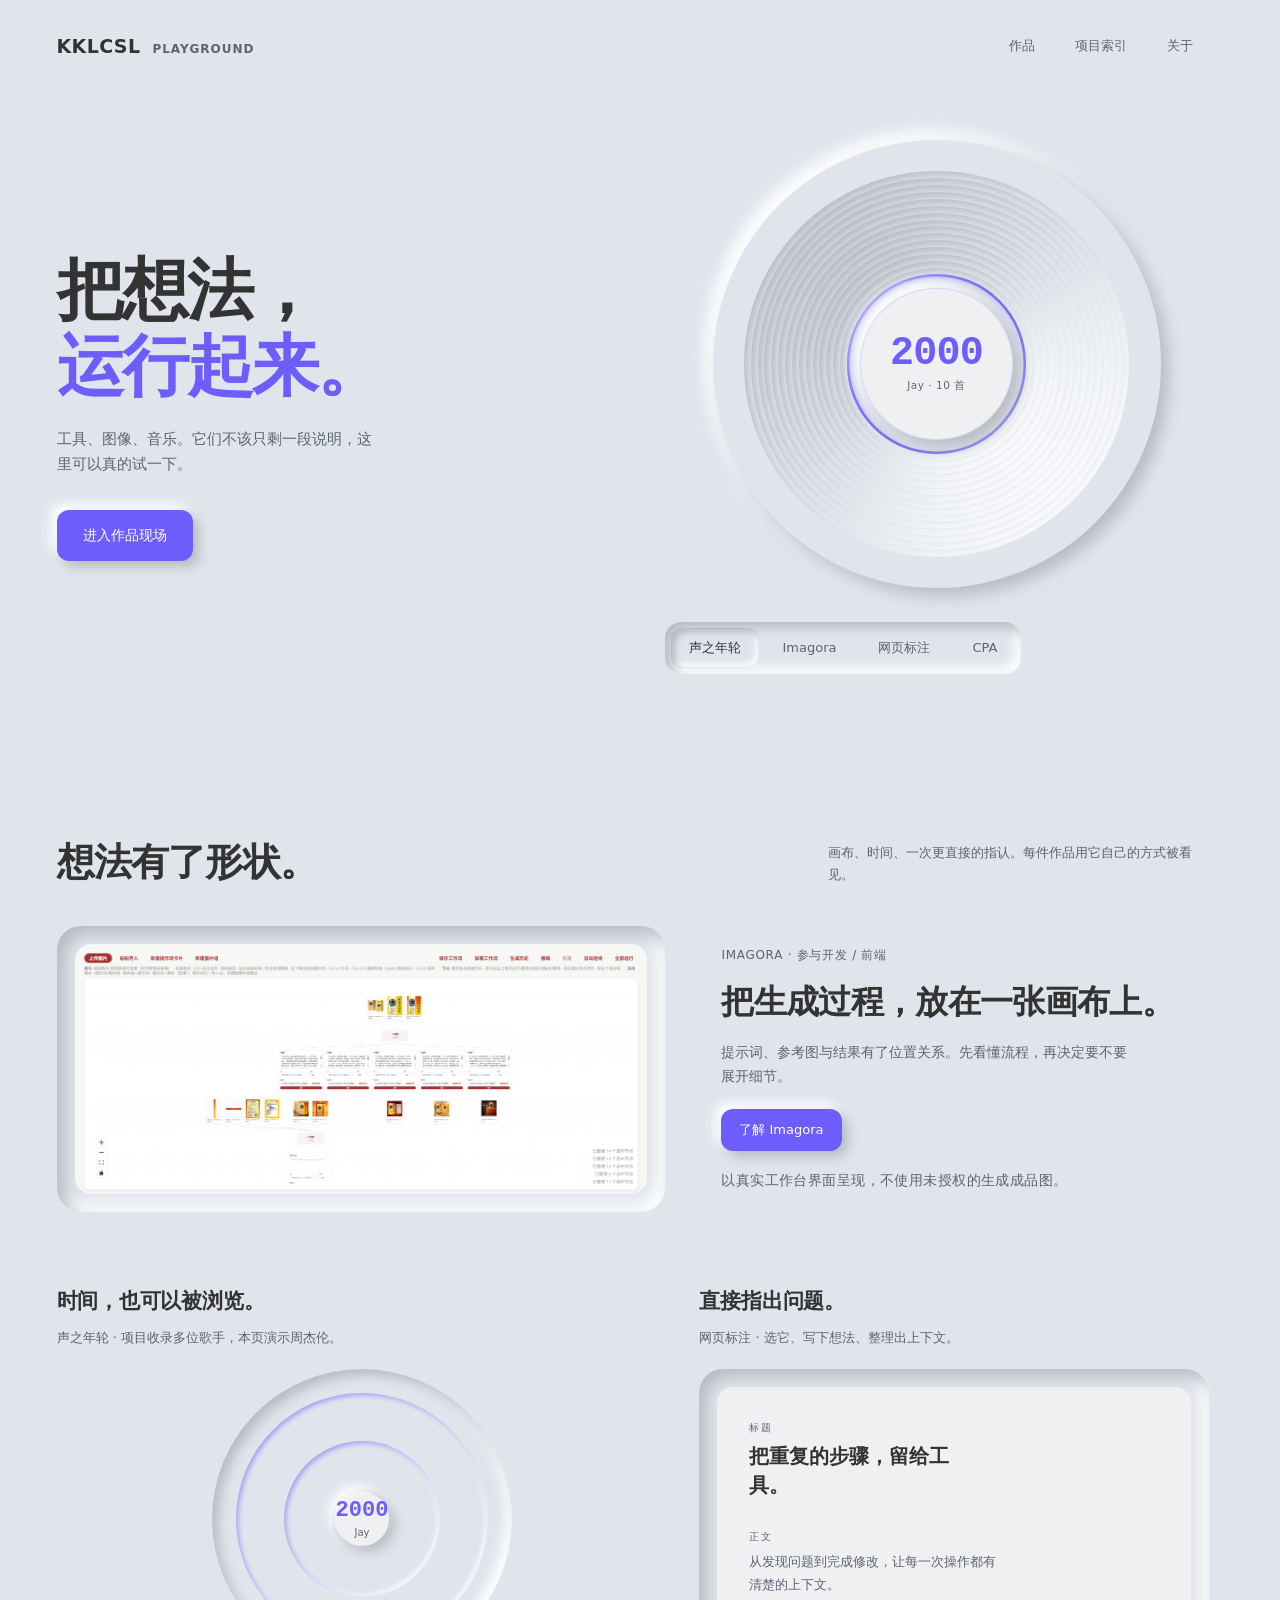
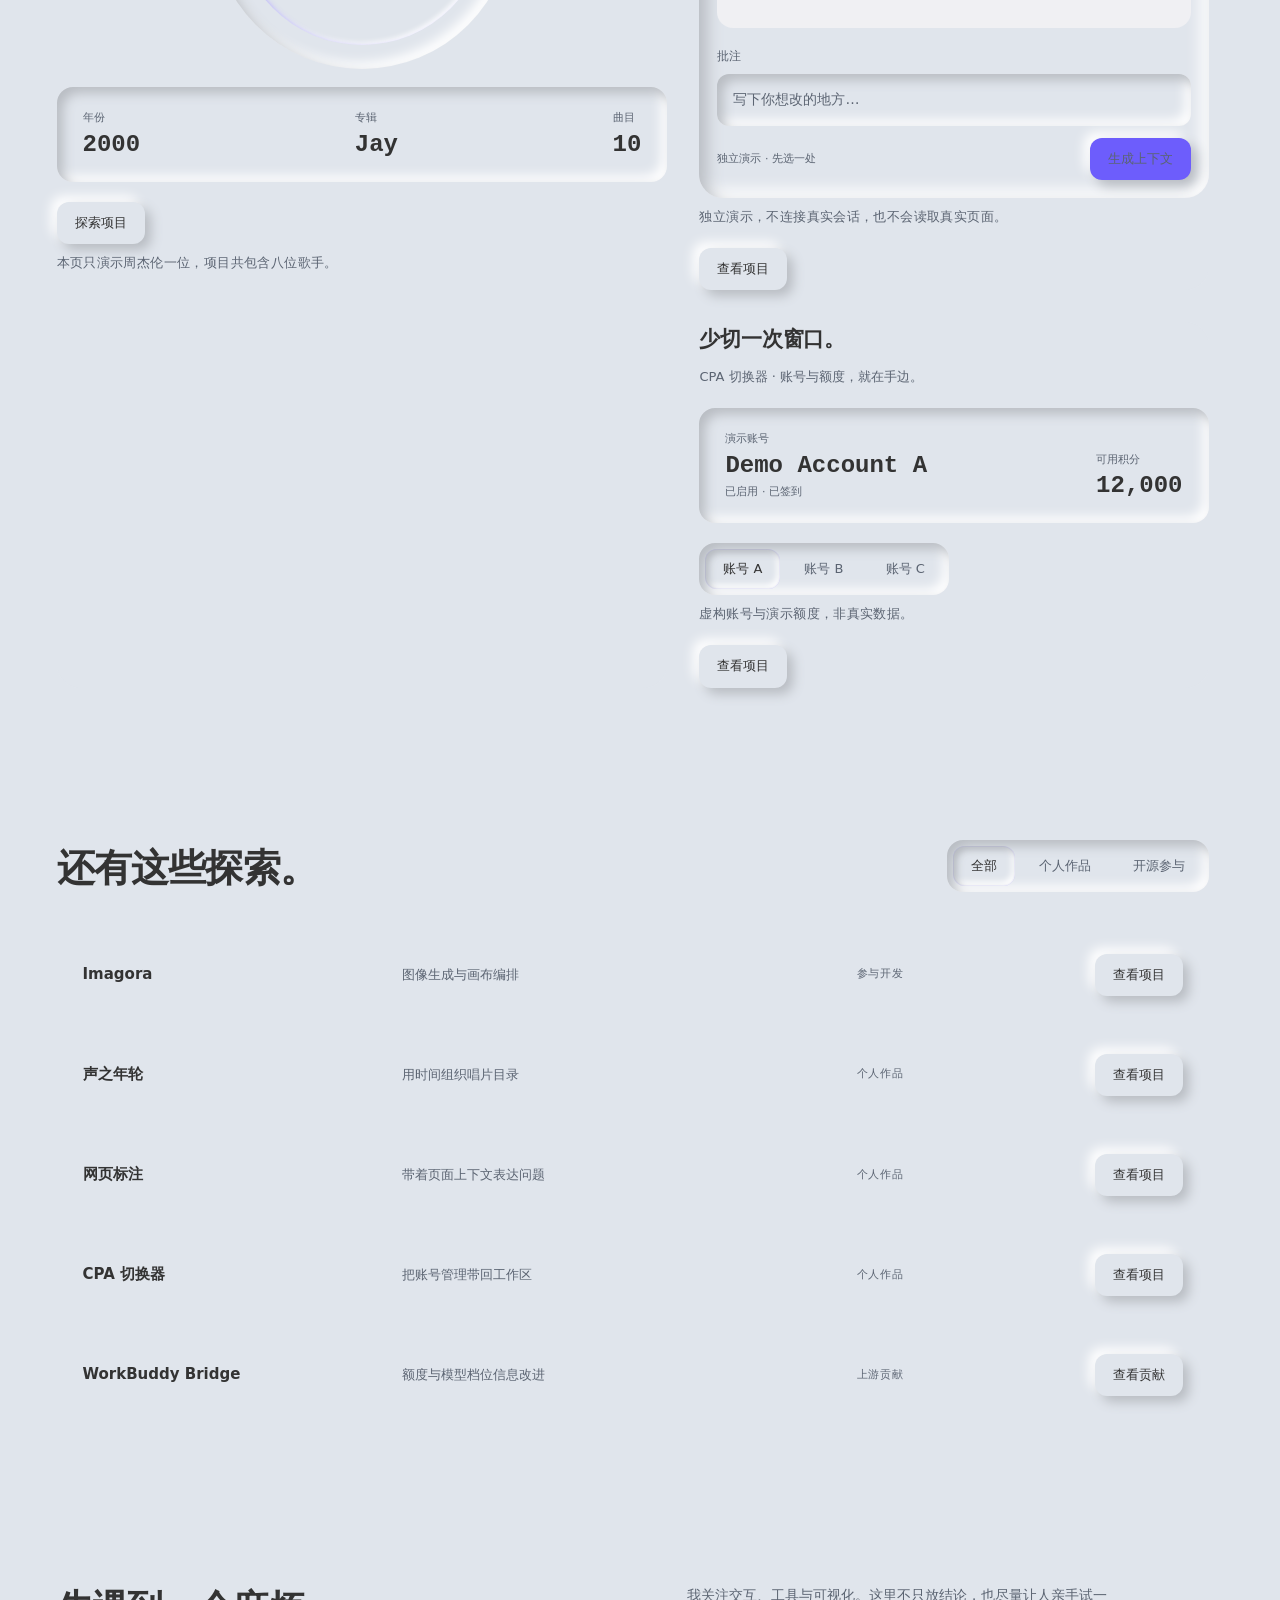
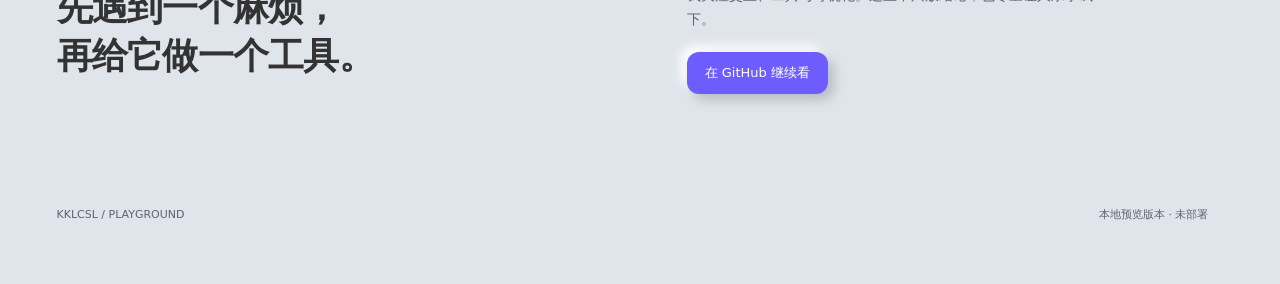
==== index.html @ ece73088 "site: rebuild toolboxonline.online in the neumorphic system Replaces the previous dark-theme page wi" ====
<!doctype html>
<html lang="zh-CN">
<head>
<meta charset="utf-8">
<meta name="viewport" content="width=device-width, initial-scale=1">
<title>KKLCSL · 把想法，运行起来。</title>
<meta name="description" content="KKLCSL 的作品现场：声之年轮、Imagora、网页标注与 CPA 切换器。">
<link rel="stylesheet" href="css/site.css">
</head>
<body>
<div class="wrap">

  <nav aria-label="主导航">
    <div class="brand">KKLCSL<em>PLAYGROUND</em></div>
    <div class="navlinks">
      <a href="#work">作品</a>
      <a href="#index">项目索引</a>
      <a href="#about">关于</a>
    </div>
  </nav>

  <main id="top">

    <!-- ================= 首屏 ================= -->
    <header class="hero">
      <div>
        <h1>把想法，<b>运行起来。</b></h1>
        <p>工具、图像、音乐。它们不该只剩一段说明，这里可以真的试一下。</p>
        <a class="btn btn--primary" href="#work">进入作品现场</a>
      </div>

      <div>
        <div class="stage" data-stage aria-live="polite">
          <!-- 由 JS 按当前项目渲染：年轮刻度盘 / 真实界面截图 -->
        </div>

        <div class="stage-meta">
          <div class="segment" role="group" aria-label="切换首屏项目">
            <button type="button" aria-pressed="true" data-k="rings">声之年轮</button>
            <button type="button" aria-pressed="false" data-k="imagora">Imagora</button>
            <button type="button" aria-pressed="false" data-k="annotator">网页标注</button>
            <button type="button" aria-pressed="false" data-k="cpa">CPA</button>
          </div>
        </div>
      </div>
    </header>

    <!-- ================= 作品 ================= -->
    <section id="work" aria-labelledby="work-title">
      <div class="head">
        <h2 id="work-title">想法有了形状。</h2>
        <p>画布、时间、一次更直接的指认。每件作品用它自己的方式被看见。</p>
      </div>

      <article class="imagora">
        <div class="screen">
          <button class="screen__zoom" type="button"
                  data-zoom="assets/imagora-main.png"
                  data-zoom-alt="Imagora 的无限画布：提示词卡片、图片组与连线"
                  aria-label="放大查看 Imagora 的无限画布">
            <img src="assets/imagora-main.png" alt="Imagora 无限画布真实界面：提示词卡片、图片组与连线">
          </button>
        </div>
        <div class="copy">
          <div class="roleline">IMAGORA · 参与开发 / 前端</div>
          <h3>把生成过程，放在一张画布上。</h3>
          <p>提示词、参考图与结果有了位置关系。先看懂流程，再决定要不要展开细节。</p>
          <div class="rowbtns">
            <a class="btn btn--sm btn--primary" href="https://github.com/Cogniform/imagora" target="_blank" rel="noopener">了解 Imagora</a>
          </div>
          <p class="declaration">以真实工作台界面呈现，不使用未授权的生成成品图。</p>
        </div>
      </article>

      <div class="works">

        <!-- 02 声之年轮 -->
        <div class="panel panel--flat" aria-labelledby="music-title">
          <h3 id="music-title">时间，也可以被浏览。</h3>
          <p>声之年轮 · 项目收录多位歌手，本页演示周杰伦。</p>

          <div class="minidial" data-minidial role="group" aria-label="年轮：相邻年份的凹槽，可点选">
            <!-- 由 JS 渲染三条真实年份凹槽 -->
          </div>

          <div class="readout">
            <div>
              <small>年份</small>
              <strong data-mini-year>2000</strong>
            </div>
            <div>
              <small>专辑</small>
              <strong data-mini-album>Jay</strong>
            </div>
            <div>
              <small>曲目</small>
              <strong data-mini-tracks>10</strong>
            </div>
          </div>

          <div class="rowbtns">
            <a class="btn btn--sm" href="https://github.com/cslkkl/discography-showcase" target="_blank" rel="noopener">探索项目</a>
          </div>
          <p class="declaration">本页只演示周杰伦一位，项目共包含八位歌手。</p>
        </div>

        <div class="stack">

          <!-- 03 网页标注 -->
          <div class="panel panel--flat" data-annot aria-labelledby="annot-title">
            <h3 id="annot-title">直接指出问题。</h3>
            <p>网页标注 · 选它、写下想法、整理出上下文。</p>

            <div class="screen">
              <div class="page">
                <button class="page__target" type="button" data-target="title">
                  <span class="page__label">标题</span>
                  <span class="page__text page__text--title" data-target-title>把重复的步骤，留给工具。</span>
                </button>
                <button class="page__target" type="button" data-target="body">
                  <span class="page__label">正文</span>
                  <span class="page__text" data-target-body>从发现问题到完成修改，让每一次操作都有清楚的上下文。</span>
                </button>
                <div class="note note--comment" data-comment hidden><span data-comment-text></span></div>
              </div>

              <div class="compose">
                <label class="compose__label" for="comment-input">批注</label>
                <input class="field" id="comment-input" type="text" data-comment-input
                       placeholder="写下你想改的地方…" autocomplete="off">
                <div class="compose__row">
                  <span class="spec-hint" data-annot-hint>独立演示 · 先选一处</span>
                  <button class="btn btn--sm btn--primary" type="button" data-build disabled>生成上下文</button>
                </div>
              </div>
            </div>

            <div class="note note--result" data-context-result hidden>
              <div class="note__head">生成结果 · 仅本地文本</div>
              <dl class="note__fields">
                <dt>目标</dt><dd data-out-target>—</dd>
                <dt>批注</dt><dd data-out-comment>—</dd>
                <dt>结构化</dt><dd><pre class="note__code" data-out-json>—</pre></dd>
              </dl>
            </div>

            <p class="declaration">独立演示，不连接真实会话，也不会读取真实页面。</p>

            <div class="rowbtns">
              <a class="btn btn--sm" href="https://github.com/cslkkl/dsh-web-annotator" target="_blank" rel="noopener">查看项目</a>
            </div>
          </div>

          <!-- 04 CPA -->
          <div class="panel panel--flat" data-cpa aria-labelledby="cpa-title">
            <h3 id="cpa-title">少切一次窗口。</h3>
            <p>CPA 切换器 · 账号与额度，就在手边。</p>

            <div class="readout readout--cpa">
              <div>
                <small>演示账号</small>
                <strong data-account-name>Demo Account A</strong>
                <span class="readout__meta" data-account-status>已启用 · 已签到</span>
              </div>
              <div>
                <small>可用积分</small>
                <strong data-account-balance>12,000</strong>
              </div>
            </div>

            <div class="rowbtns">
              <div class="segment" role="group" aria-label="切换演示账号">
                <button type="button" aria-pressed="true" data-account="A">账号 A</button>
                <button type="button" aria-pressed="false" data-account="B">账号 B</button>
                <button type="button" aria-pressed="false" data-account="C">账号 C</button>
              </div>
            </div>

            <p class="declaration">虚构账号与演示额度，非真实数据。</p>

            <div class="rowbtns">
              <a class="btn btn--sm" href="https://github.com/cslkkl/dsh-cpa-switch" target="_blank" rel="noopener">查看项目</a>
            </div>
          </div>

        </div>
      </div>
    </section>

    <!-- ================= 索引 ================= -->
    <section id="index" aria-labelledby="index-title">
      <div class="head">
        <h2 id="index-title">还有这些探索。</h2>
        <div class="segment" role="group" aria-label="筛选项目">
          <button type="button" aria-pressed="true" data-filter="all">全部</button>
          <button type="button" aria-pressed="false" data-filter="own">个人作品</button>
          <button type="button" aria-pressed="false" data-filter="contrib">开源参与</button>
        </div>
      </div>

      <div class="rows" data-project-list></div>
    </section>

    <!-- ================= 关于 ================= -->
    <section id="about" class="about" aria-labelledby="about-title">
      <h2 id="about-title">先遇到一个麻烦，<br>再给它做一个工具。</h2>
      <div>
        <p>我关注交互、工具与可视化。这里不只放结论，也尽量让人亲手试一下。</p>
        <div class="rowbtns">
          <a class="btn btn--sm btn--primary" href="https://github.com/cslkkl" target="_blank" rel="noopener">在 GitHub 继续看</a>
        </div>
      </div>
    </section>

  </main>

  <footer>
    <span>KKLCSL / PLAYGROUND</span>
    <span>本地预览版本 · 未部署</span>
  </footer>
</div>

<!-- 图片放大层 -->
<div class="lightbox" data-lightbox role="dialog" aria-modal="true" aria-labelledby="lb-title" hidden>
  <div class="lightbox__scrim" data-lightbox-close></div>
  <figure class="lightbox__figure">
    <figcaption class="lightbox__cap" id="lb-title" data-lightbox-cap></figcaption>
    <img alt="" data-lightbox-img>
  </figure>
  <button class="lightbox__close" type="button" data-lightbox-close aria-label="关闭图片">×</button>
</div>

<script src="js/app.js"></script>
</body>
</html>
---- css/site.css ----
/* ==========================================================================
   KKLCSL Playground — Neumorphism
   唯一规范：design/neumorphism-ui.html
   base #e0e5ec / raised #f0f0f3 / dark #b8bcc2 / light #ffffff
   accent #6d5dfc / ink #333333 / muted #5b6472（AA 加深版）
   光源固定左上：负偏移=亮 #ffffff，正偏移=暗 #b8bcc2
   无 border、无渐变、无纯黑白背景、无 translate
   ========================================================================== */

:root {
  --bg: #e0e5ec;
  --raised: #f0f0f3;
  --dark: #b8bcc2;
  --light: #ffffff;
  --accent: #6d5dfc;
  --ink: #333333;
  --muted: #5b6472;

  --r-lg: 24px;
  --r-md: 16px;
  --r-sm: 12px;

  /* 双光源阴影系统 */
  --up-md: 8px 8px 16px var(--dark), -8px -8px 16px var(--light);
  --up-sm: 6px 6px 12px var(--dark), -6px -6px 12px var(--light);
  --up-hover: 4px 4px 8px var(--dark), -4px -4px 8px var(--light);
  --down-md: inset 8px 8px 16px var(--dark), inset -8px -8px 16px var(--light);
  --down-sm: inset 6px 6px 12px var(--dark), inset -6px -6px 12px var(--light);
  --down-xs: inset 2px 2px 4px var(--dark), inset -2px -2px 4px var(--light);

  --mono: "SFMono-Regular", Consolas, "Liberation Mono", monospace;
  --ease: 300ms ease-in-out;
}

* { box-sizing: border-box; }
html {
  -webkit-text-size-adjust: 100%;
  scroll-behavior: smooth;
  /* 预留滚动条槽位：放大层锁定 body 滚动时滚动条消失，
     没有这一条内容会横向位移一个滚动条宽度（约 20px） */
  scrollbar-gutter: stable;
}

body {
  margin: 0;
  background: var(--bg);
  color: var(--ink);
  font-family: "PingFang SC", "Segoe UI Variable Text", "Segoe UI", "Microsoft YaHei", system-ui, sans-serif;
  font-size: 15px;
  line-height: 1.7;
}

h1, h2, h3 { font-weight: 600; margin: 0; }
p { margin: 0; }
a { color: inherit; text-decoration: none; }
img { display: block; max-width: 100%; }
button, input { font: inherit; color: inherit; border: 0; }
button { border: 0; background: none; cursor: pointer; }
pre { margin: 0; }

.wrap { max-width: 1200px; margin: 0 auto; padding: 0 24px; }

:focus-visible {
  outline: 2px solid var(--accent);
  outline-offset: 4px;
  border-radius: 4px;
}

.mono { font-family: var(--mono); }
.muted { color: var(--muted); }

/* ---------------------------------------------------------------- 按钮 */

.btn {
  display: inline-block;
  background: var(--bg);
  border-radius: var(--r-sm);
  box-shadow: var(--up-sm);
  padding: 14px 26px;
  font-size: 14px;
  color: var(--ink);
  transition: box-shadow var(--ease), color var(--ease);
}
.btn:hover { box-shadow: var(--up-hover); }
.btn:active {
  box-shadow: inset 4px 4px 8px var(--dark), inset -4px -4px 8px var(--light);
}
.btn--primary { background: var(--accent); color: var(--light); }
.btn--primary:hover { box-shadow: var(--up-hover); }
.btn--primary:active {
  box-shadow: inset 4px 4px 8px rgba(0, 0, 0, 0.28), inset -4px -4px 8px rgba(255, 255, 255, 0.18);
}
.btn--sm { padding: 10px 18px; font-size: 13px; border-radius: var(--r-sm); }
.btn:disabled { color: var(--muted); cursor: not-allowed; }
.btn:disabled:hover { box-shadow: var(--up-sm); }

/* ---------------------------------------------------------------- 分段控件 */

.segment {
  display: inline-flex;
  gap: 6px;
  background: var(--bg);
  border-radius: var(--r-md);
  box-shadow: var(--down-sm);
  padding: 6px;
  flex-wrap: wrap;
}
.segment button {
  background: transparent;
  border-radius: var(--r-sm);
  padding: 9px 18px;
  font-size: 13px;
  color: var(--muted);
  transition: box-shadow var(--ease), color var(--ease);
}
.segment button:hover { color: var(--ink); }
/* 强调色 #6d5dfc 在 #e0e5ec 上只有 3.59:1，够大号字（≥3:1）但不够 13px 正文的 4.5:1。
   样稿色板不动，选中态的文字改用墨色，强调保留在凹陷阴影里。 */
.segment button[aria-pressed="true"] {
  color: var(--ink);
  box-shadow:
    inset 3px 3px 6px var(--dark),
    inset -3px -3px 6px var(--light),
    inset 0 0 0 1px rgba(109, 93, 252, 0.35);
}

/* ---------------------------------------------------------------- 显示区 / 输入 */

.screen {
  background: var(--bg);
  border-radius: var(--r-lg);
  box-shadow: var(--down-md);
  padding: 18px;
}
.screen img { width: 100%; height: auto; border-radius: var(--r-md); }
.screen__zoom { display: block; width: 100%; padding: 0; border-radius: var(--r-md); }

.field {
  width: 100%;
  border: 0;
  background: var(--bg);
  border-radius: var(--r-sm);
  box-shadow: inset 6px 6px 12px var(--dark), inset -6px -6px 12px var(--light);
  padding: 14px 16px;
  font-size: 14px;
  color: var(--ink);
  transition: box-shadow var(--ease);
}
.field:focus { outline: none; box-shadow: var(--down-xs); }
.field::placeholder { color: var(--muted); }

/* ---------------------------------------------------------------- 页头 */

nav {
  display: flex;
  align-items: center;
  justify-content: space-between;
  padding: 26px 0;
  gap: 20px;
}
.brand { font-size: 19px; font-weight: 600; letter-spacing: 0.02em; }
.brand em {
  font-style: normal;
  color: var(--muted);
  font-size: 12px;
  margin-left: 12px;
  letter-spacing: 0.08em;
}
.navlinks { display: flex; gap: 8px; }
.navlinks a {
  padding: 9px 16px;
  border-radius: var(--r-sm);
  font-size: 13px;
  color: var(--muted);
  transition: box-shadow var(--ease), color var(--ease);
}
.navlinks a:hover { color: var(--ink); box-shadow: var(--up-hover); }

/* ---------------------------------------------------------------- 首屏 */

.hero {
  display: grid;
  grid-template-columns: 1fr 1fr;
  gap: 64px;
  align-items: center;
  padding: 48px 0 88px;
}
h1 {
  font-size: clamp(38px, 5.2vw, 68px);
  line-height: 1.14;
  letter-spacing: -0.03em;
}
h1 b { display: block; color: var(--accent); font-weight: 600; }
.hero p { margin: 22px 0 32px; max-width: 34ch; font-size: 15px; color: var(--muted); }

/* 舞台容器：高度固定，切换项目时不跳动 */
.stage {
  position: relative;
  width: min(100%, 448px);
  aspect-ratio: 1;
  margin: 0 auto;
  display: grid;
  place-items: center;
}

/* 刻度盘：外圈凸起，内部一圈圈凹陷凹槽（每槽 = 一张专辑） */
.dial {
  position: relative;
  width: 100%;
  aspect-ratio: 1;
  border-radius: 50%;
  background: var(--bg);
  box-shadow: var(--up-md);
}
.dial__groove {
  position: absolute;
  border-radius: 50%;
  pointer-events: none;
  /* 凹槽加深：4px 偏移 + 更实的暗侧，让每一圈都有实体刻痕的深度 */
  box-shadow:
    inset 4px 4px 9px var(--dark),
    inset -4px -4px 9px var(--light);
  transition: box-shadow var(--ease);
  cursor: pointer;
}
/* 选中年份：紫色实色环（用 inset 阴影实现，仍然没有 border） */
.dial__groove[aria-pressed="true"] {
  box-shadow:
    inset 0 0 0 2.5px rgba(109, 93, 252, 0.92),
    inset 0 0 12px rgba(109, 93, 252, 0.45),
    inset 4px 4px 9px rgba(109, 93, 252, 0.35),
    inset -4px -4px 9px var(--light);
}
.dial__center {
  position: absolute;
  inset: 33%;
  border-radius: 50%;
  background: var(--raised);
  /* 圆心凸起加强：外阴影提到 8px 档 */
  box-shadow:
    8px 8px 16px var(--dark),
    -8px -8px 16px var(--light),
    inset 0 0 0 1px rgba(109, 93, 252, 0.18);
  display: flex;
  flex-direction: column;
  align-items: center;
  justify-content: center;
  gap: 2px;
  text-align: center;
  pointer-events: none;
}
.dial__center strong { font-family: var(--mono); font-size: 40px; font-weight: 700; color: var(--accent); line-height: 1.05; letter-spacing: -0.02em; }
.dial__center span { font-size: 10.5px; color: var(--muted); letter-spacing: 0.05em; max-width: 8.5em; }

/* 首屏切换到截图时：凹陷屏 + 下方凹陷信息条，四种状态视觉重量一致 */
.stage__stack { display: grid; gap: 16px; width: 100%; }
.stage .screen { width: 100%; margin: 0; }
.stage .screen img {
  aspect-ratio: 1.55;
  object-fit: cover;
  object-position: top center;
}

.stage-info {
  background: var(--bg);
  border-radius: var(--r-md);
  box-shadow: var(--down-sm);
  padding: 16px 18px;
  display: flex;
  align-items: center;
  justify-content: space-between;
  gap: 16px;
  flex-wrap: wrap;
}
.stage-info__text { display: grid; gap: 3px; min-width: 0; }
.stage-info__name { font-size: 14px; font-weight: 600; }
.stage-info__note { font-size: 12px; color: var(--muted); }
.stage-info .btn { flex: 0 0 auto; }

.stage-meta {
  display: flex;
  justify-content: space-between;
  align-items: flex-end;
  gap: 20px;
  margin-top: 34px;
}

/* ---------------------------------------------------------------- 章节 */

section { padding: 76px 0; }

.head {
  display: flex;
  justify-content: space-between;
  align-items: flex-end;
  gap: 40px;
  margin-bottom: 40px;
}
.head h2 { font-size: clamp(26px, 3vw, 40px); line-height: 1.25; letter-spacing: -0.02em; }
.head p { font-size: 13px; color: var(--muted); max-width: 46ch; }

/* Imagora */
.imagora { display: grid; grid-template-columns: 1.25fr 1fr; gap: 56px; align-items: center; }
.copy p { max-width: 46ch; color: var(--muted); font-size: 14px; }
.copy h3 { font-size: clamp(26px, 2.6vw, 36px); line-height: 1.3; letter-spacing: -0.02em; margin: 14px 0 18px; }
.roleline { font-size: 12px; color: var(--muted); letter-spacing: 0.06em; }

/* 年轮 / 标注 / CPA */
.works { display: grid; grid-template-columns: 1.2fr 1fr; gap: 32px; margin-top: 72px; }
.stack { display: grid; gap: 32px; align-content: start; }
.panel { background: var(--bg); border-radius: var(--r-lg); padding: 28px; }
.panel--flat { box-shadow: none; padding: 0; }
.panel h3 { font-size: 21px; letter-spacing: -0.01em; }
.panel > p { font-size: 13px; color: var(--muted); margin: 8px 0 20px; max-width: 52ch; }

/* 小刻度盘：三条凹槽 = 相邻三个年份 */
.minidial {
  position: relative;
  width: min(100%, 300px);
  aspect-ratio: 1;
  margin: 0 auto 18px;
  border-radius: 50%;
  background: var(--bg);
  box-shadow: var(--down-sm);
}
.minidial__groove {
  position: absolute;
  border-radius: 50%;
  pointer-events: none;
  box-shadow: inset 2px 2px 5px var(--dark), inset -2px -2px 5px var(--light);
  transition: box-shadow var(--ease);
  cursor: pointer;
}
.minidial__groove[aria-pressed="true"] {
  box-shadow: inset 2px 2px 5px rgba(109, 93, 252, 0.55), inset -2px -2px 5px var(--light);
}
.minidial__center {
  position: absolute;
  inset: 41%;
  border-radius: 50%;
  background: var(--raised);
  box-shadow: var(--up-sm);
  display: flex;
  flex-direction: column;
  align-items: center;
  justify-content: center;
  text-align: center;
  pointer-events: none;
}
.minidial__center strong { font-family: var(--mono); font-size: 22px; color: var(--accent); line-height: 1.15; }
.minidial__center span { font-size: 10px; color: var(--muted); max-width: 8em; }

/* 读数条 */
.readout {
  display: flex;
  justify-content: space-between;
  align-items: flex-end;
  gap: 20px;
  background: var(--bg);
  border-radius: var(--r-md);
  box-shadow: var(--down-sm);
  padding: 22px 26px;
}
.readout > div { display: grid; gap: 2px; min-width: 0; }
.readout small { font-size: 11px; color: var(--muted); }
.readout strong {
  display: block;
  font-family: var(--mono);
  font-size: 24px;
  font-weight: 600;
  line-height: 1.25;
  overflow-wrap: anywhere;
}
.readout__meta { font-size: 11px; color: var(--muted); }

/* 演示页 */
.page { background: var(--raised); border-radius: var(--r-md); padding: 26px 24px; }
.page__target {
  display: block;
  width: 100%;
  text-align: left;
  padding: 6px 8px;
  border-radius: 6px;
  background: transparent;
  transition: box-shadow var(--ease);
}
.page__target + .page__target { margin-top: 16px; }
.page__target:hover { box-shadow: inset 2px 2px 5px var(--dark), inset -2px -2px 5px var(--light); }
.page__target[aria-pressed="true"] {
  box-shadow: inset 2px 2px 5px rgba(109, 93, 252, 0.45), inset -2px -2px 5px var(--light);
}
.page__label {
  display: block;
  font-size: 10px;
  letter-spacing: 0.12em;
  color: var(--muted);
  margin-bottom: 6px;
}
.page__text { display: block; font-size: 13px; color: var(--muted); max-width: 30ch; }
.page__text--title {
  font-size: 20px;
  line-height: 1.45;
  color: var(--ink);
  font-weight: 600;
  max-width: 16ch;
}

.compose { margin-top: 18px; }
.compose__label { display: block; font-size: 12px; color: var(--muted); margin-bottom: 8px; }
.compose__row { display: flex; align-items: center; justify-content: space-between; gap: 12px; margin-top: 12px; flex-wrap: wrap; }
.spec-hint { font-size: 11px; color: var(--muted); }

/* 提示块（凹凸两种用途） */
.note {
  margin-top: 18px;
  background: var(--bg);
  border-radius: var(--r-md);
  box-shadow: var(--up-sm);
  padding: 14px 16px;
  font-size: 13px;
}
.note--comment { margin-top: 20px; box-shadow: var(--up-sm); }
.note--result { margin-top: 20px; }
.note__head { font-size: 11px; color: var(--muted); letter-spacing: 0.05em; margin-bottom: 10px; }
.note__fields { margin: 0; display: grid; grid-template-columns: 56px 1fr; gap: 8px 12px; }
.note__fields dt { font-size: 11px; color: var(--muted); }
.note__fields dd { margin: 0; font-size: 12.5px; overflow-wrap: anywhere; }
.note__code {
  background: var(--raised);
  border-radius: var(--r-sm);
  box-shadow: var(--down-xs);
  padding: 10px 12px;
  font-family: var(--mono);
  font-size: 11px;
  line-height: 1.65;
  color: var(--ink);
  white-space: pre-wrap;
  word-break: break-word;
}

.rowbtns { display: flex; gap: 12px; flex-wrap: wrap; margin-top: 20px; }

.declaration { margin-top: 18px; font-size: 11px; color: var(--muted); letter-spacing: 0.03em; }

/* ---------------------------------------------------------------- 索引 */

.rows { margin-top: 30px; }
.row {
  display: grid;
  grid-template-columns: 1.1fr 1.6fr 0.8fr auto;
  gap: 20px;
  align-items: center;
  padding: 22px 26px;
  border-radius: var(--r-md);
  transition: box-shadow var(--ease);
  margin-bottom: 14px;
}
.row:hover { box-shadow: var(--up-hover); }
.row strong { font-size: 15px; font-weight: 600; }
.row span { font-size: 13px; color: var(--muted); }
.row .credit { font-size: 11px; letter-spacing: 0.05em; }
.row[hidden] { display: none; }

/* ---------------------------------------------------------------- 关于 / 页脚 */

.about { display: grid; grid-template-columns: 1.1fr 1fr; gap: 56px; align-items: start; }
.about h2 { font-size: clamp(26px, 2.8vw, 38px); line-height: 1.35; letter-spacing: -0.02em; }
.about p { font-size: 14px; color: var(--muted); max-width: 48ch; }

footer {
  padding: 36px 0 60px;
  display: flex;
  justify-content: space-between;
  gap: 20px;
  font-size: 11px;
  color: var(--muted);
}

/* ---------------------------------------------------------------- 放大层 */

.lightbox { position: fixed; inset: 0; z-index: 900; display: grid; place-items: center; padding: 40px; }
.lightbox[hidden] { display: none; }
.lightbox__scrim { position: absolute; inset: 0; background: rgba(224, 229, 236, 0.82); }
.lightbox__figure {
  position: relative;
  margin: 0;
  max-width: min(1080px, 100%);
  display: grid;
  gap: 14px;
  background: var(--bg);
  border-radius: var(--r-lg);
  box-shadow: var(--up-md);
  padding: 22px;
}
.lightbox__figure img { width: 100%; height: auto; border-radius: var(--r-md); }
.lightbox__cap { font-size: 12px; color: var(--muted); text-align: center; }
.lightbox__close {
  position: absolute;
  top: 22px;
  right: 22px;
  width: 44px;
  height: 44px;
  border-radius: 50%;
  background: var(--bg);
  box-shadow: var(--up-sm);
  color: var(--ink);
  font-size: 18px;
  line-height: 1;
  transition: box-shadow var(--ease);
}
.lightbox__close:hover { box-shadow: var(--up-hover); }
.lightbox__close:active { box-shadow: inset 4px 4px 8px var(--dark), inset -4px -4px 8px var(--light); }

/* ---------------------------------------------------------------- 响应式 */

@media (max-width: 900px) {
  .hero { grid-template-columns: 1fr; gap: 40px; padding: 24px 0 60px; }
  .imagora, .works, .about { grid-template-columns: 1fr; gap: 28px; }
  .head { flex-direction: column; align-items: flex-start; gap: 16px; }
  .row { grid-template-columns: 1fr auto; row-gap: 8px; }
  .row span { grid-column: 1 / -1; order: 3; }
  .row .credit { grid-column: 1 / -1; order: 4; }
}

@media (max-width: 760px) {
  /* 移动端缩小阴影 */
  :root {
    --up-md: 4px 4px 8px var(--dark), -4px -4px 8px var(--light);
    --up-sm: 4px 4px 8px var(--dark), -4px -4px 8px var(--light);
    --up-hover: 2px 2px 4px var(--dark), -2px -2px 4px var(--light);
    --down-md: inset 4px 4px 8px var(--dark), inset -4px -4px 8px var(--light);
    --down-sm: inset 4px 4px 8px var(--dark), inset -4px -4px 8px var(--light);
  }
  .wrap { padding: 0 20px; }
  /* 窄屏：品牌副标让位给导航，避免挤成两行 */
  .brand em { display: none; }
  .navlinks { gap: 2px; }
  .navlinks a { padding: 8px 10px; font-size: 12px; }
  section { padding: 52px 0; }
  footer { flex-direction: column; gap: 8px; }
  .stage { width: min(100%, 336px); }
  .dial__center strong { font-size: 28px; }
  .stage-info { padding: 14px 16px; }
  .stage-info .btn { width: 100%; text-align: center; }
  .stage-meta .segment { width: 100%; justify-content: space-between; }
  .stage-meta .segment button { padding: 8px 10px; font-size: 12px; }
  .readout { flex-wrap: wrap; gap: 14px; }
  .readout strong { font-size: 20px; }
  .note__fields { grid-template-columns: 1fr; gap: 4px; }
  .note__fields dd { margin-bottom: 8px; }
  .lightbox { padding: 16px; }
  .lightbox__close { top: 12px; right: 12px; }
}

@media (prefers-reduced-motion: reduce) {
  * { transition: none !important; }
  html { scroll-behavior: auto; }
}
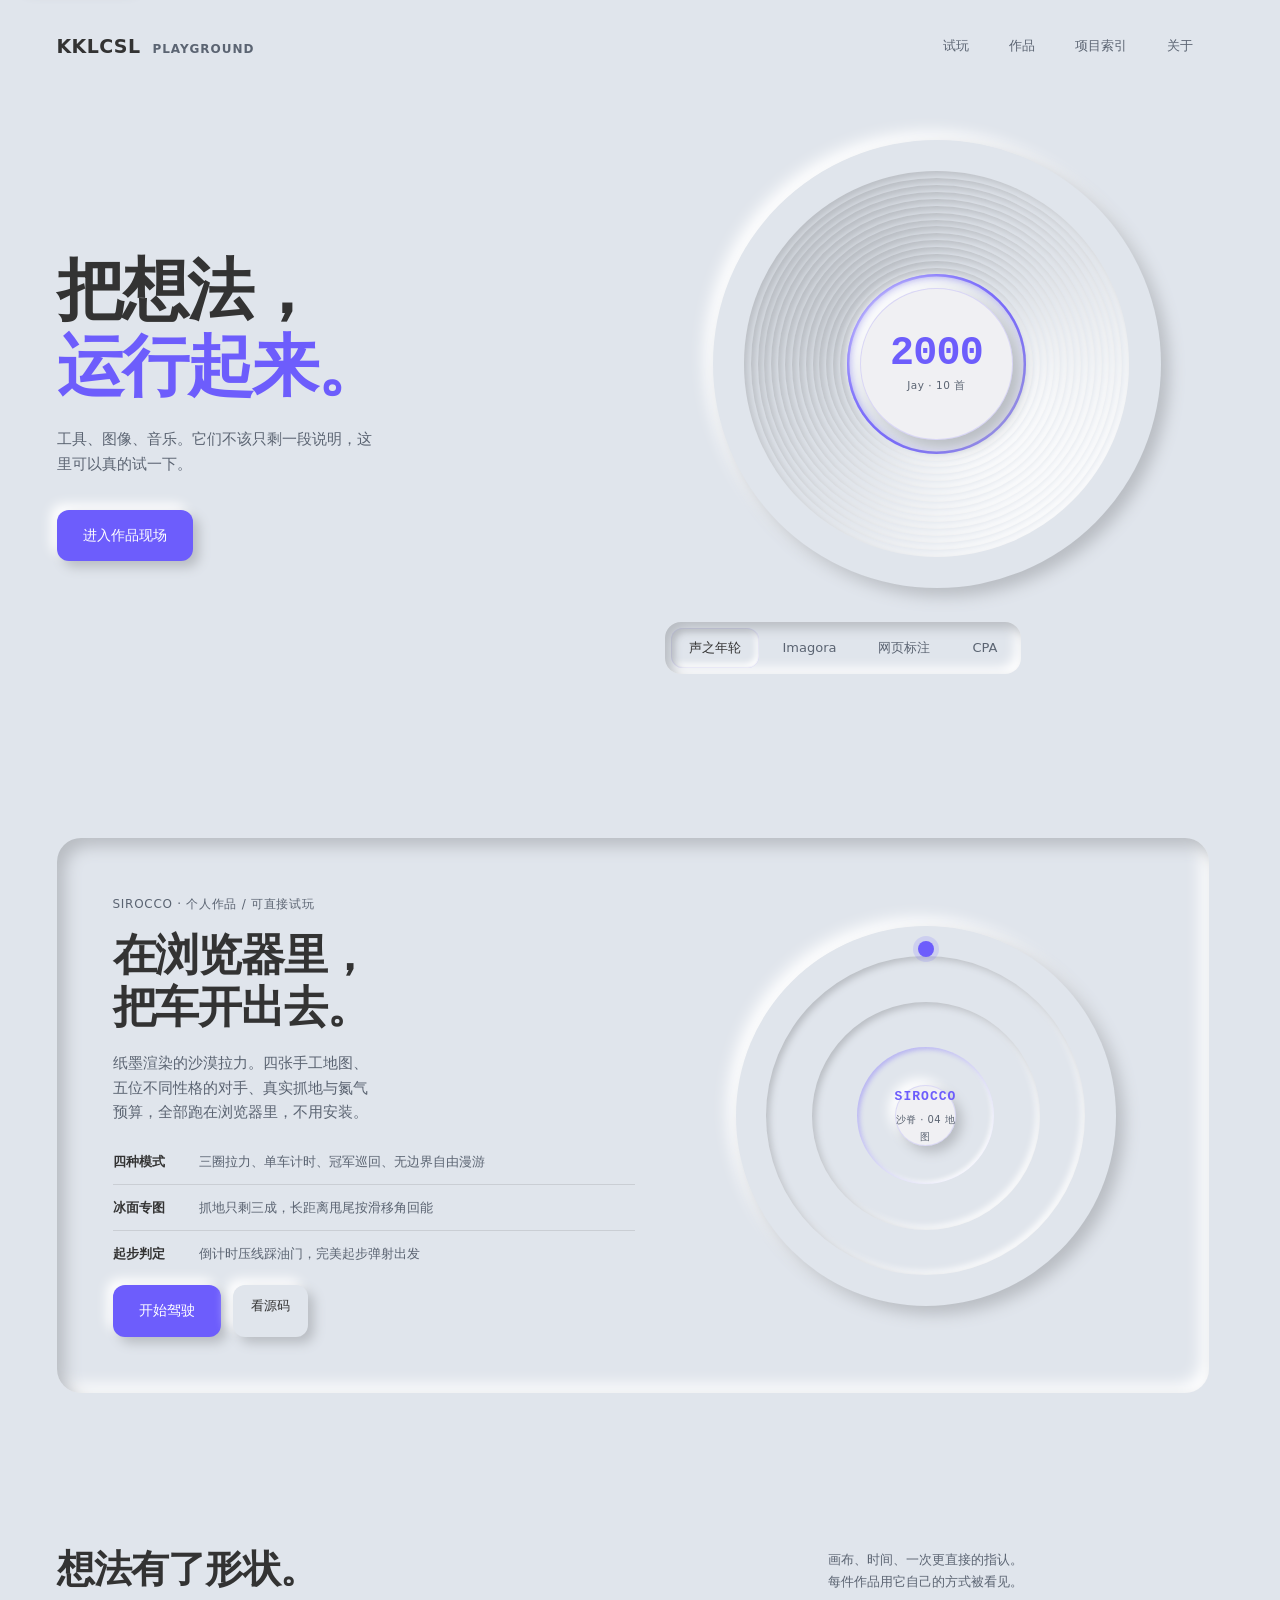
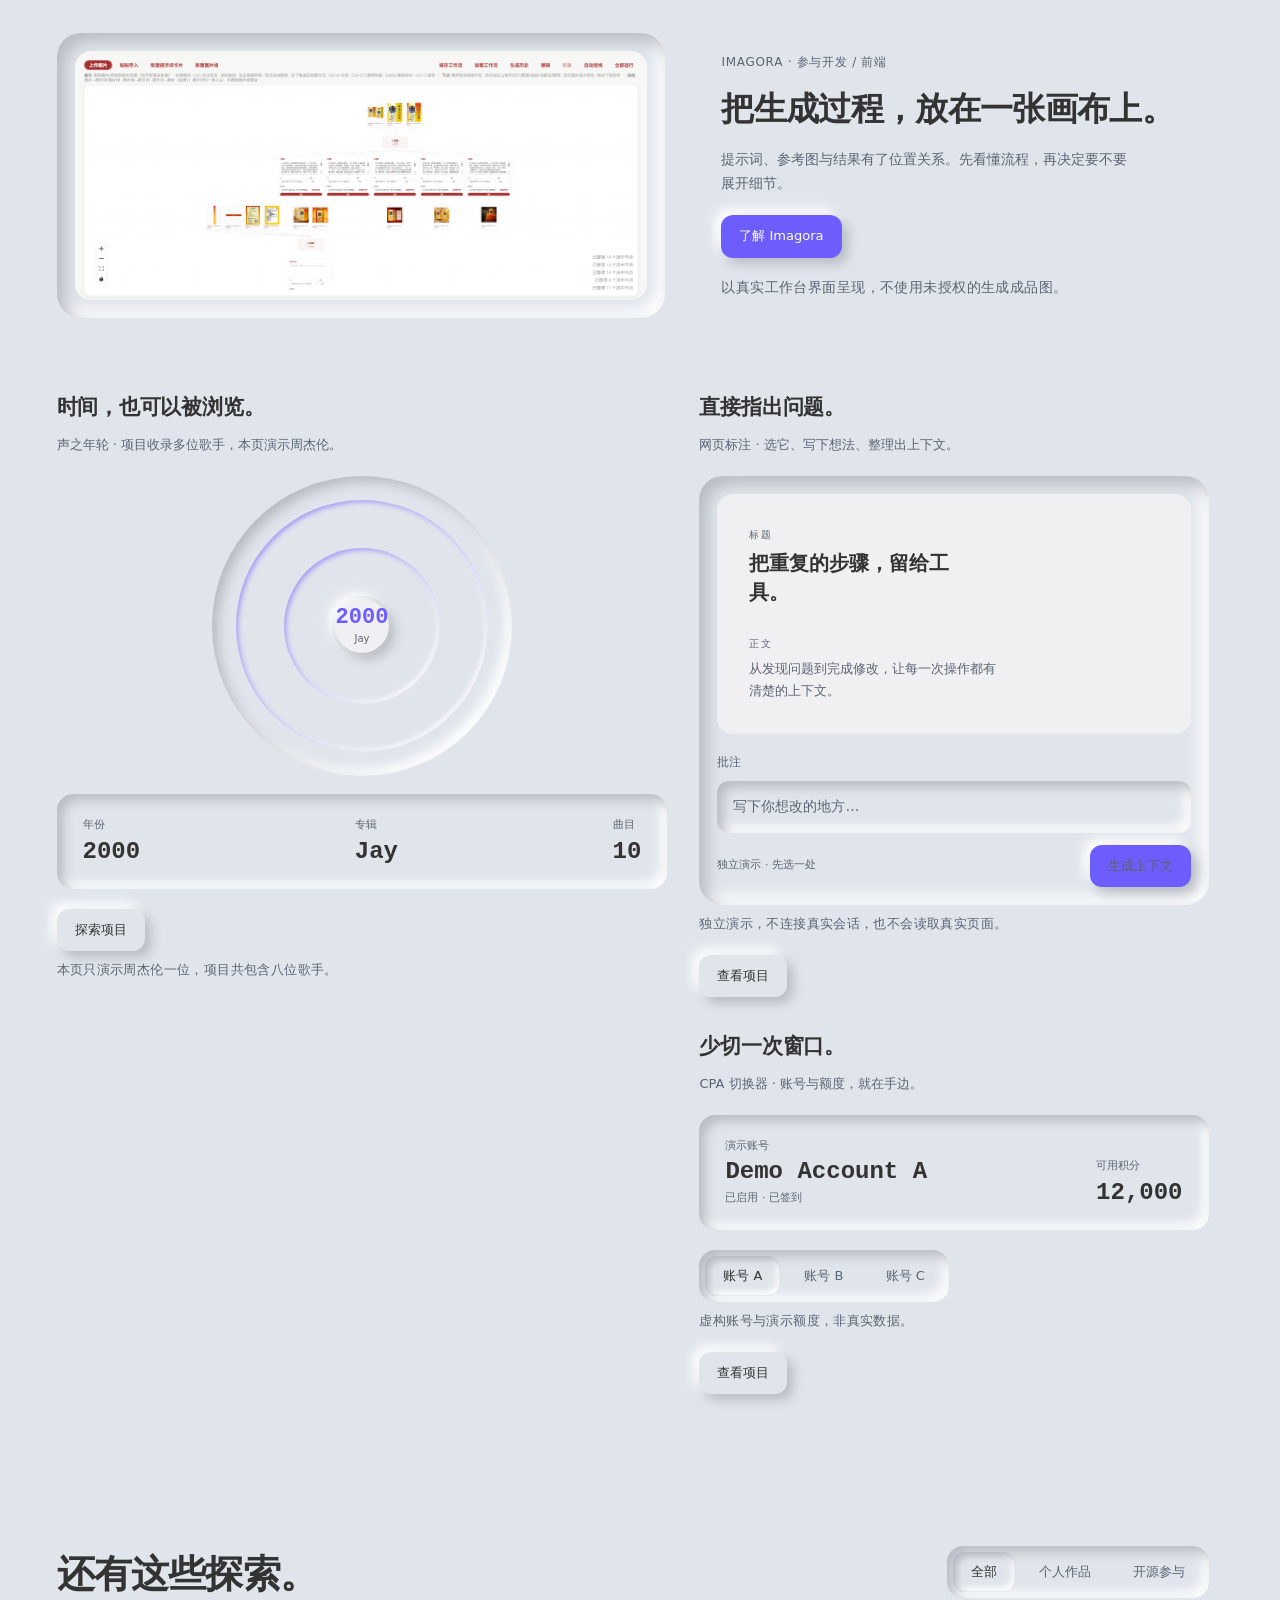
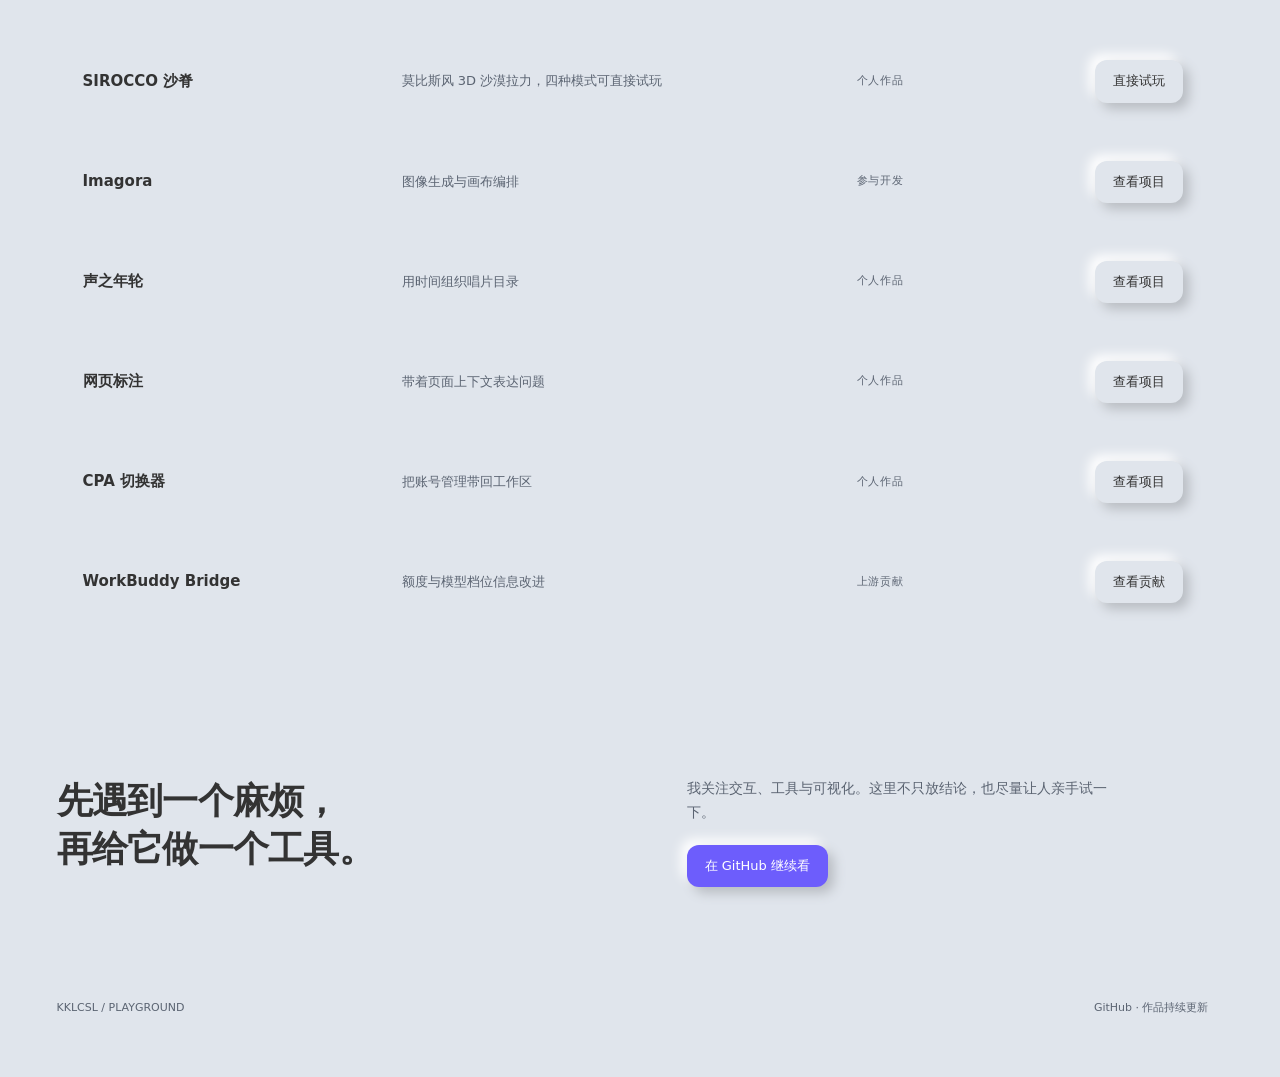
==== commit 6f8d3cdf: "feat(site): feature the playable game, fix stale footer, add 404 and social meta" ====
--- a/index.html
+++ b/index.html
@@ -4,15 +4,25 @@
 <meta charset="utf-8">
 <meta name="viewport" content="width=device-width, initial-scale=1">
 <title>KKLCSL · 把想法，运行起来。</title>
-<meta name="description" content="KKLCSL 的作品现场：声之年轮、Imagora、网页标注与 CPA 切换器。">
+<meta name="description" content="KKLCSL 的作品现场：可以直接在浏览器里开的沙漠拉力游戏，以及 Imagora、声之年轮、网页标注与 CPA 切换器。">
+<link rel="canonical" href="https://toolboxonline.online/">
+<meta name="theme-color" content="#e0e5ec">
+<link rel="icon" href="favicon.svg" type="image/svg+xml">
+<meta property="og:type" content="website">
+<meta property="og:url" content="https://toolboxonline.online/">
+<meta property="og:title" content="KKLCSL · 把想法，运行起来。">
+<meta property="og:description" content="可以直接在浏览器里开的沙漠拉力游戏，以及 Imagora、声之年轮、网页标注与 CPA 切换器。">
+<meta name="twitter:card" content="summary_large_image">
 <link rel="stylesheet" href="css/site.css">
 </head>
 <body>
+<a class="skip-link" href="#work">跳到主要内容</a>
 <div class="wrap">
 
   <nav aria-label="主导航">
     <div class="brand">KKLCSL<em>PLAYGROUND</em></div>
     <div class="navlinks">
+      <a href="#play">试玩</a>
       <a href="#work">作品</a>
       <a href="#index">项目索引</a>
       <a href="#about">关于</a>
@@ -44,6 +54,38 @@
         </div>
       </div>
     </header>
+
+    <!-- ================= 试玩 ================= -->
+    <section id="play" aria-labelledby="play-title">
+      <div class="play">
+        <div class="play__copy">
+          <div class="roleline">SIROCCO · 个人作品 / 可直接试玩</div>
+          <h2 id="play-title">在浏览器里，<br>把车开出去。</h2>
+          <p>纸墨渲染的沙漠拉力。四张手工地图、五位不同性格的对手、真实抓地与氮气预算，全部跑在浏览器里，不用安装。</p>
+          <ul class="play__list">
+            <li><b>四种模式</b>三圈拉力、单车计时、冠军巡回、无边界自由漫游</li>
+            <li><b>冰面专图</b>抓地只剩三成，长距离甩尾按滑移角回能</li>
+            <li><b>起步判定</b>倒计时压线踩油门，完美起步弹射出发</li>
+          </ul>
+          <div class="rowbtns">
+            <a class="btn btn--primary" href="/sirocco/">开始驾驶</a>
+            <a class="btn btn--sm" href="https://github.com/Checkpoint-Forge/sirocco-rally" target="_blank" rel="noopener">看源码</a>
+          </div>
+        </div>
+        <div class="play__stage" aria-hidden="true">
+          <div class="track">
+            <span class="track__ring track__ring--1"></span>
+            <span class="track__ring track__ring--2"></span>
+            <span class="track__ring track__ring--3"></span>
+            <span class="track__car"></span>
+            <div class="track__core">
+              <strong>SIROCCO</strong>
+              <span>沙脊 · 04 地图</span>
+            </div>
+          </div>
+        </div>
+      </div>
+    </section>
 
     <!-- ================= 作品 ================= -->
     <section id="work" aria-labelledby="work-title">
@@ -216,7 +258,7 @@
 
   <footer>
     <span>KKLCSL / PLAYGROUND</span>
-    <span>本地预览版本 · 未部署</span>
+    <span><a href="https://github.com/cslkkl" target="_blank" rel="noopener">GitHub</a> · 作品持续更新</span>
   </footer>
 </div>
 
--- a/css/site.css
+++ b/css/site.css
@@ -556,3 +556,121 @@
   * { transition: none !important; }
   html { scroll-behavior: auto; }
 }
+
+/* ---------------------------------------------------------------- 跳到正文 */
+
+.skip-link {
+  position: absolute;
+  left: 16px;
+  top: -60px;
+  z-index: 1000;
+  background: var(--raised);
+  border-radius: var(--r-sm);
+  box-shadow: var(--up-sm);
+  padding: 12px 20px;
+  font-size: 13px;
+  transition: top var(--ease);
+}
+.skip-link:focus-visible { top: 16px; }
+
+/* ---------------------------------------------------------------- 试玩专区 */
+
+.play {
+  display: grid;
+  grid-template-columns: 1.15fr 1fr;
+  gap: 64px;
+  align-items: center;
+  background: var(--bg);
+  border-radius: var(--r-lg);
+  box-shadow: var(--down-md);
+  padding: 56px;
+}
+.play__copy h2 {
+  font-size: clamp(30px, 3.4vw, 46px);
+  line-height: 1.2;
+  letter-spacing: -0.025em;
+  margin: 14px 0 18px;
+}
+.play__copy > p { font-size: 14.5px; color: var(--muted); max-width: 42ch; }
+.play__list { list-style: none; margin: 26px 0 0; padding: 0; display: grid; gap: 12px; }
+.play__list li {
+  font-size: 13px;
+  color: var(--muted);
+  display: grid;
+  grid-template-columns: 5.6em 1fr;
+  gap: 14px;
+  align-items: baseline;
+  padding-bottom: 12px;
+  box-shadow: inset 0 -1px 0 rgba(184, 188, 194, 0.55);
+}
+.play__list li:last-child { box-shadow: none; padding-bottom: 0; }
+.play__list b { color: var(--ink); font-weight: 600; font-size: 13px; }
+
+/* 赛道盘：沿用刻度盘的同心凹槽语言，不引入新材质 */
+.play__stage { display: grid; place-items: center; }
+.track {
+  position: relative;
+  width: min(100%, 380px);
+  aspect-ratio: 1;
+  border-radius: 50%;
+  background: var(--bg);
+  box-shadow: var(--up-md);
+}
+.track__ring {
+  position: absolute;
+  border-radius: 50%;
+  box-shadow: inset 3px 3px 7px var(--dark), inset -3px -3px 7px var(--light);
+}
+.track__ring--1 { inset: 8%; }
+.track__ring--2 { inset: 20%; }
+.track__ring--3 { inset: 32%; box-shadow: inset 2px 2px 5px rgba(109, 93, 252, 0.4), inset -2px -2px 5px var(--light); }
+.track__car {
+  position: absolute;
+  top: 4%;
+  left: 50%;
+  width: 16px;
+  height: 16px;
+  margin-left: -8px;
+  border-radius: 50%;
+  background: var(--accent);
+  box-shadow: 0 0 0 5px rgba(109, 93, 252, 0.16);
+}
+.track__core {
+  position: absolute;
+  inset: 42%;
+  border-radius: 50%;
+  background: var(--raised);
+  box-shadow: var(--up-sm), inset 0 0 0 1px rgba(109, 93, 252, 0.16);
+  display: flex;
+  flex-direction: column;
+  align-items: center;
+  justify-content: center;
+  gap: 3px;
+  text-align: center;
+}
+.track__core strong {
+  font-family: var(--mono);
+  font-size: 13px;
+  letter-spacing: 0.08em;
+  color: var(--accent);
+}
+.track__core span { font-size: 10px; color: var(--muted); letter-spacing: 0.04em; }
+
+@media (max-width: 900px) {
+  .play { grid-template-columns: 1fr; gap: 36px; padding: 32px; }
+  .play__stage { order: -1; }
+  .track { width: min(100%, 280px); }
+}
+@media (max-width: 760px) {
+  .play { padding: 26px 22px; }
+  .play__list li { grid-template-columns: 1fr; gap: 4px; }
+}
+
+/* ---------------------------------------------------------------- 排版收尾 */
+
+/* 大标题避免末行只剩一个词 */
+h1, h2, h3, .play__copy > p, .head p { text-wrap: balance; }
+/* 读数用等宽数字，数值变化时宽度不跳 */
+.readout strong, .dial__center strong, .minidial__center strong, .row .credit { font-variant-numeric: tabular-nums; }
+/* 长列表最后一项不带分隔线 */
+.row:last-child { margin-bottom: 0; }
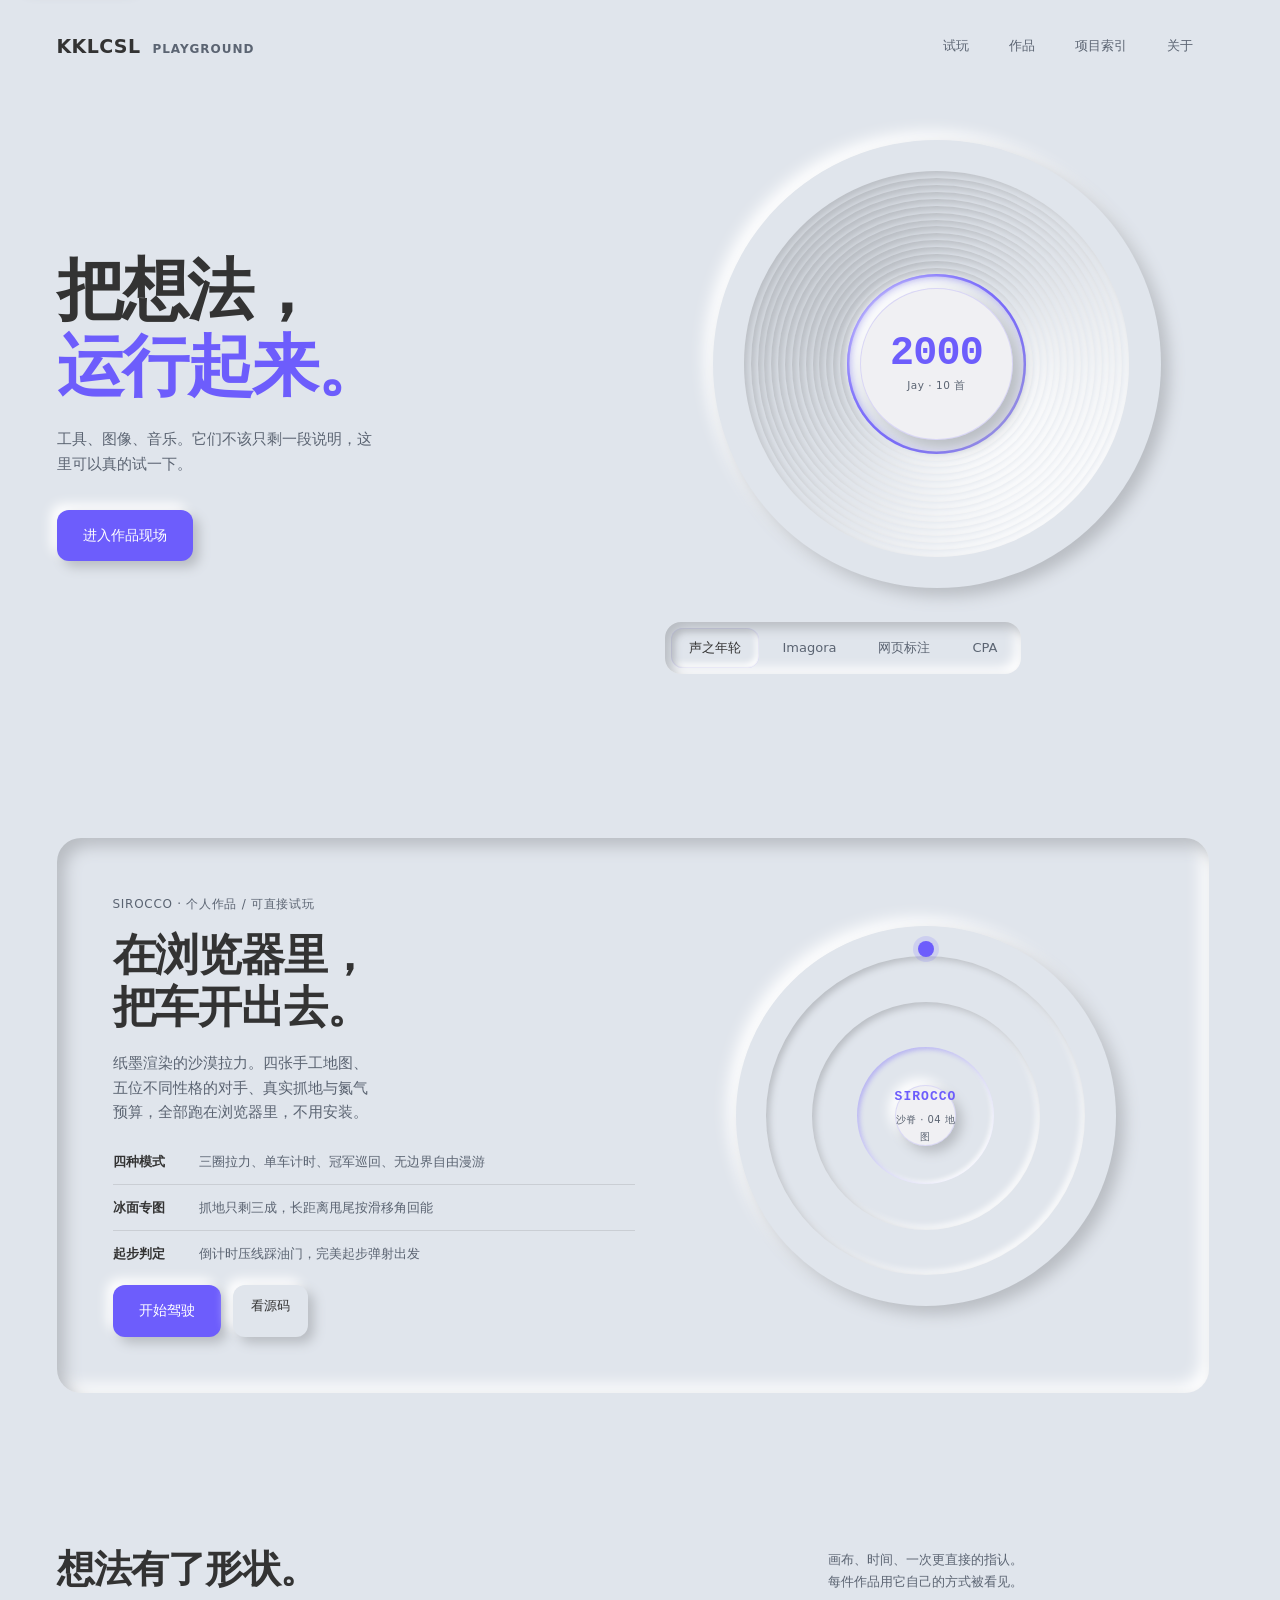
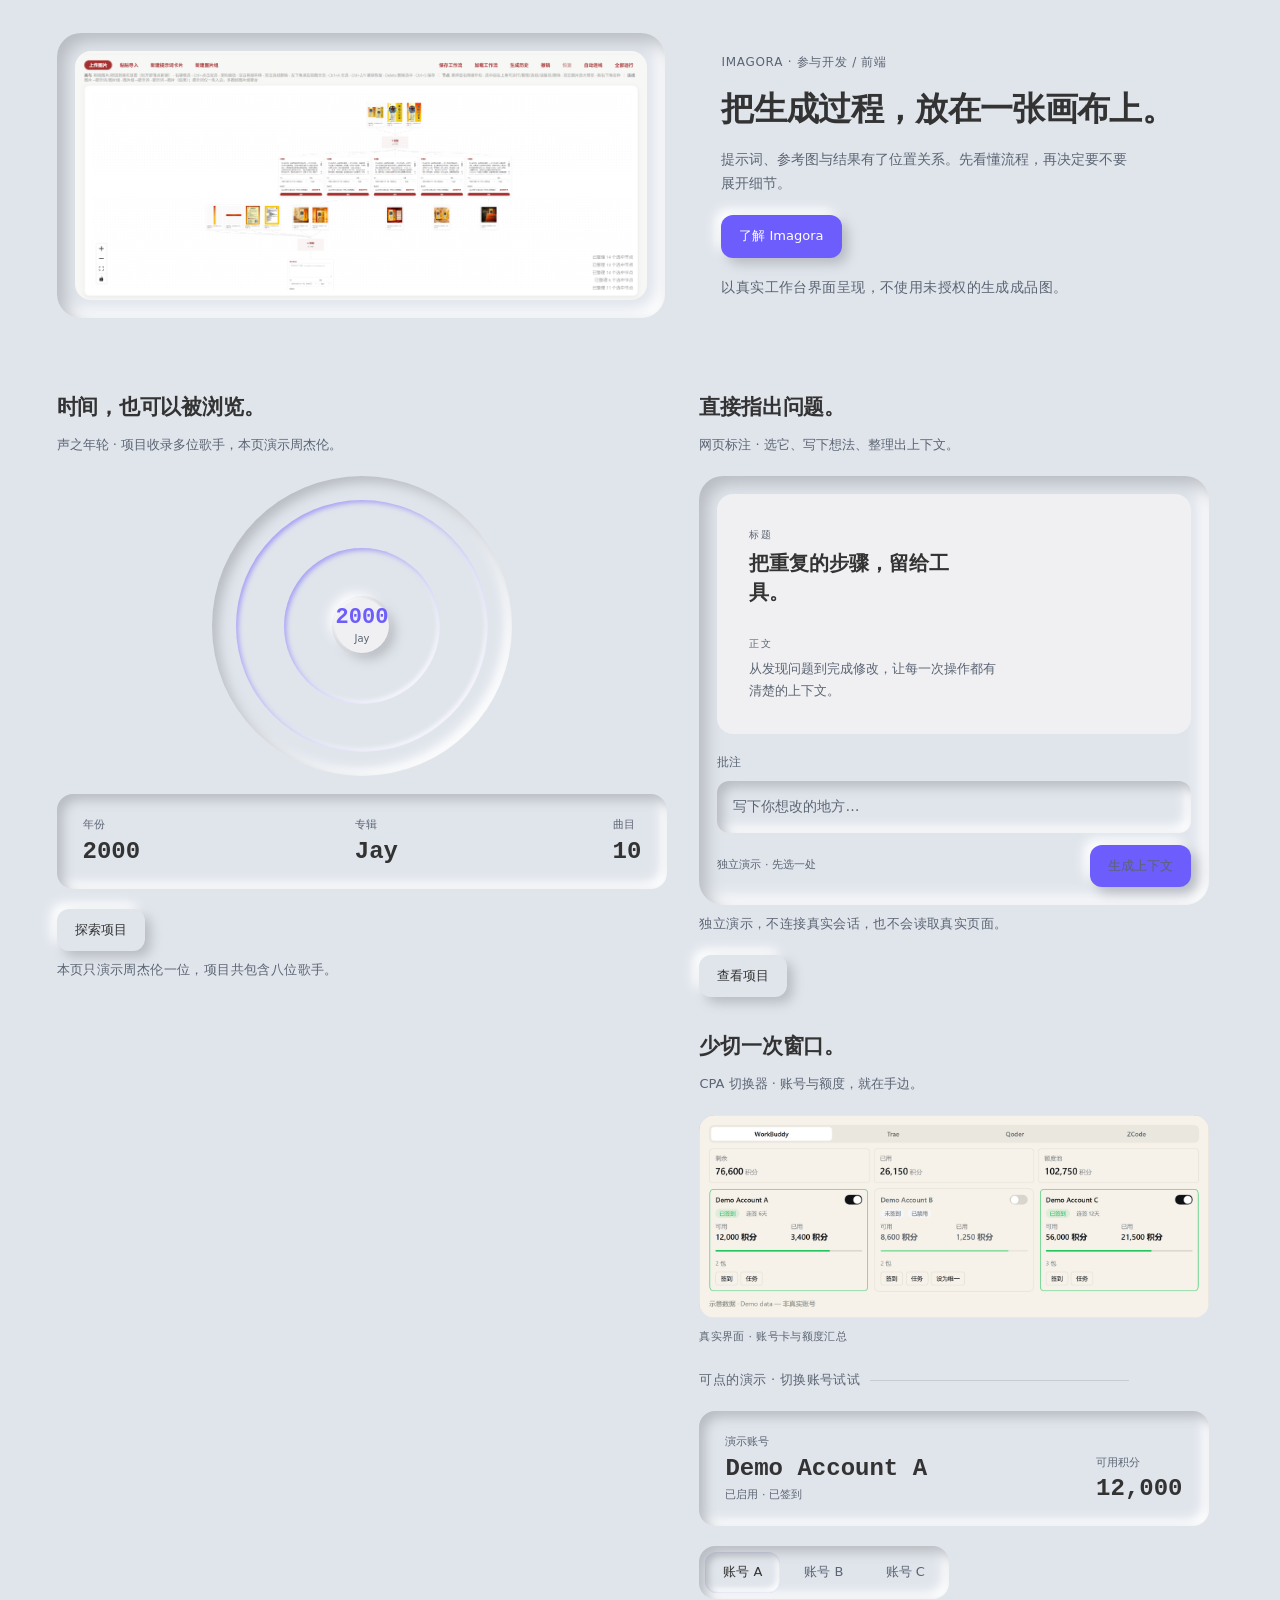
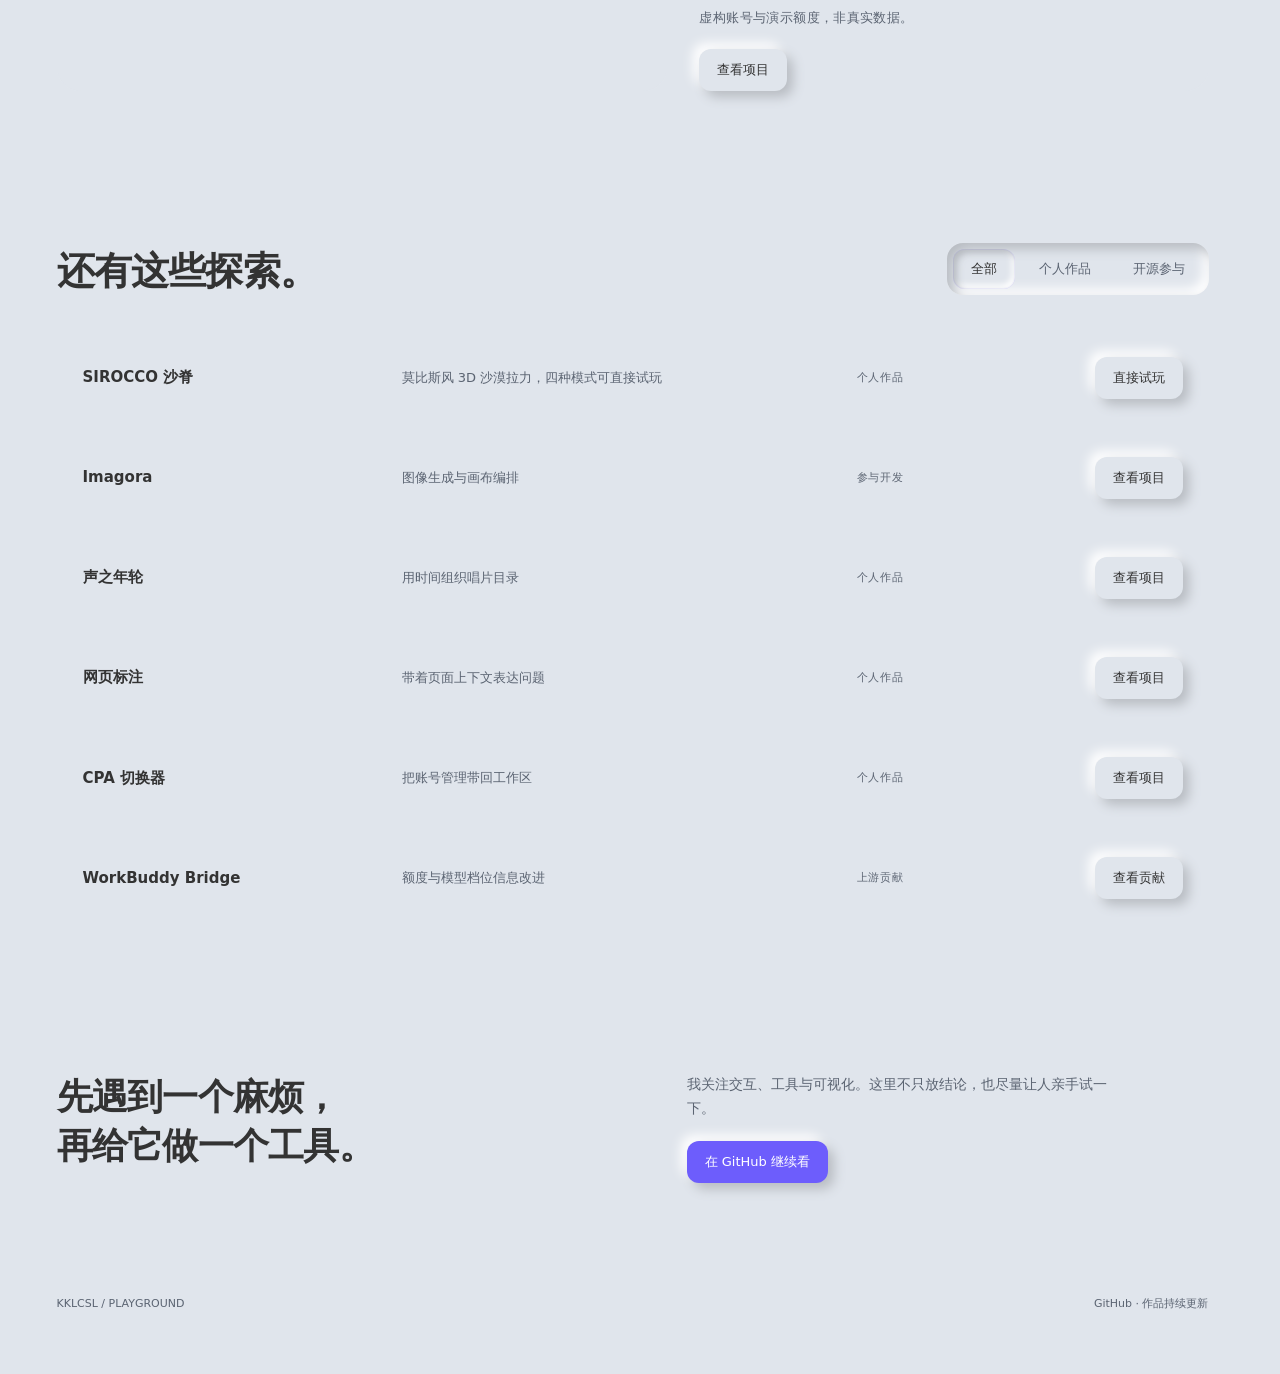
==== commit 484bfa6d: "feat(site): show the CPA screenshot above its live demo" ====
--- a/index.html
+++ b/index.html
@@ -198,6 +198,17 @@
             <h3 id="cpa-title">少切一次窗口。</h3>
             <p>CPA 切换器 · 账号与额度，就在手边。</p>
 
+            <figure class="shot">
+              <button class="screen shot__zoom" type="button"
+                      data-zoom="assets/cpa.png"
+                      data-zoom-alt="CPA 切换器真实界面：账号卡、额度与签到状态"
+                      aria-label="放大查看 CPA 切换器的真实界面">
+                <img src="assets/cpa.png" alt="CPA 切换器真实界面：账号卡、额度与签到状态" loading="lazy" decoding="async">
+              </button>
+              <figcaption>真实界面 · 账号卡与额度汇总</figcaption>
+            </figure>
+
+            <p class="demo-label">可点的演示 · 切换账号试试</p>
             <div class="readout readout--cpa">
               <div>
                 <small>演示账号</small>
--- a/css/site.css
+++ b/css/site.css
@@ -674,3 +674,35 @@
 .readout strong, .dial__center strong, .minidial__center strong, .row .credit { font-variant-numeric: tabular-nums; }
 /* 长列表最后一项不带分隔线 */
 .row:last-child { margin-bottom: 0; }
+
+/* ---------------------------------------------------------------- 作品区截图 */
+
+.shot { margin: 0 0 22px; display: grid; gap: 10px; }
+.shot__zoom { display: block; width: 100%; padding: 0; border-radius: var(--r-md); }
+.shot img {
+  width: 100%;
+  height: auto;
+  border-radius: var(--r-md);
+  display: block;
+}
+.shot figcaption {
+  font-size: 11px;
+  color: var(--muted);
+  letter-spacing: 0.03em;
+}
+/* 演示区的分隔标签：把"真实截图"和"可点演示"明确分开 */
+.demo-label {
+  margin: 0 0 12px;
+  font-size: 11px;
+  color: var(--muted);
+  letter-spacing: 0.03em;
+  display: flex;
+  align-items: center;
+  gap: 10px;
+}
+.demo-label::after {
+  content: "";
+  flex: 1;
+  height: 1px;
+  background: rgba(184, 188, 194, 0.6);
+}
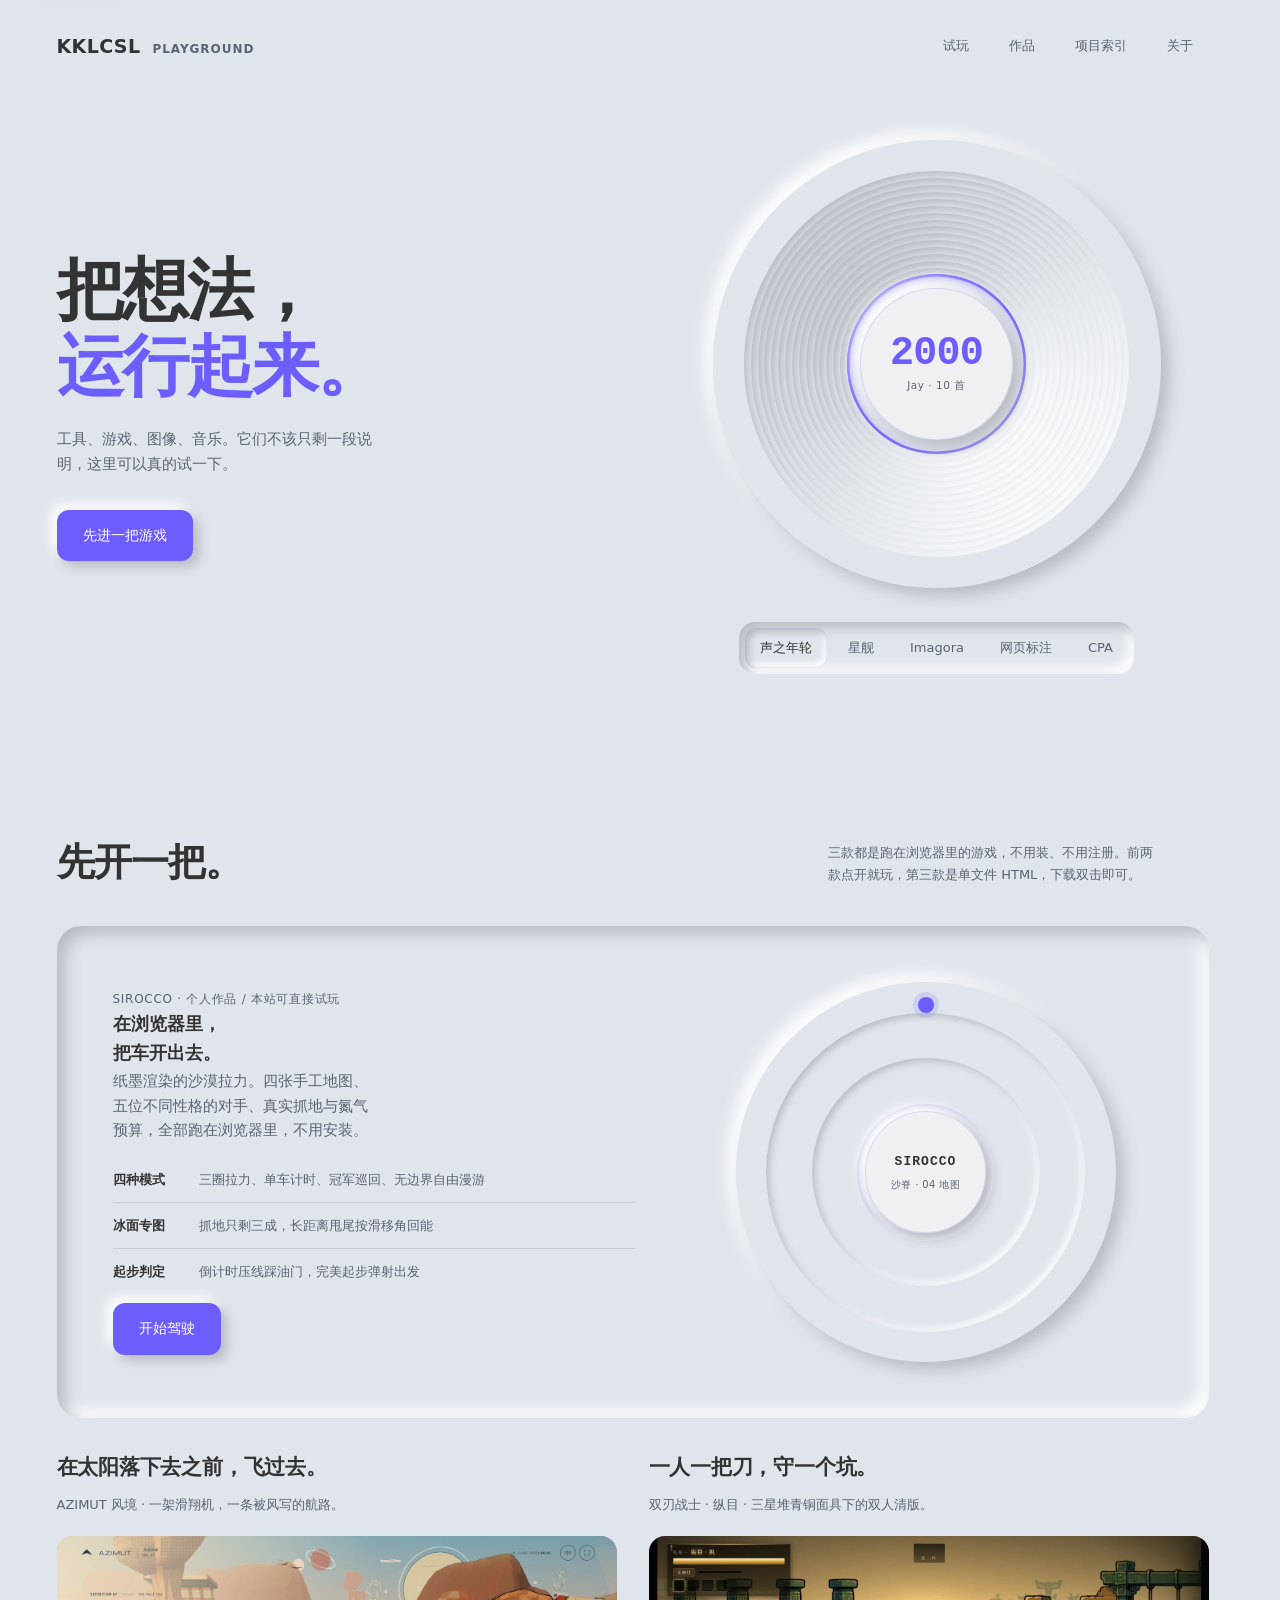
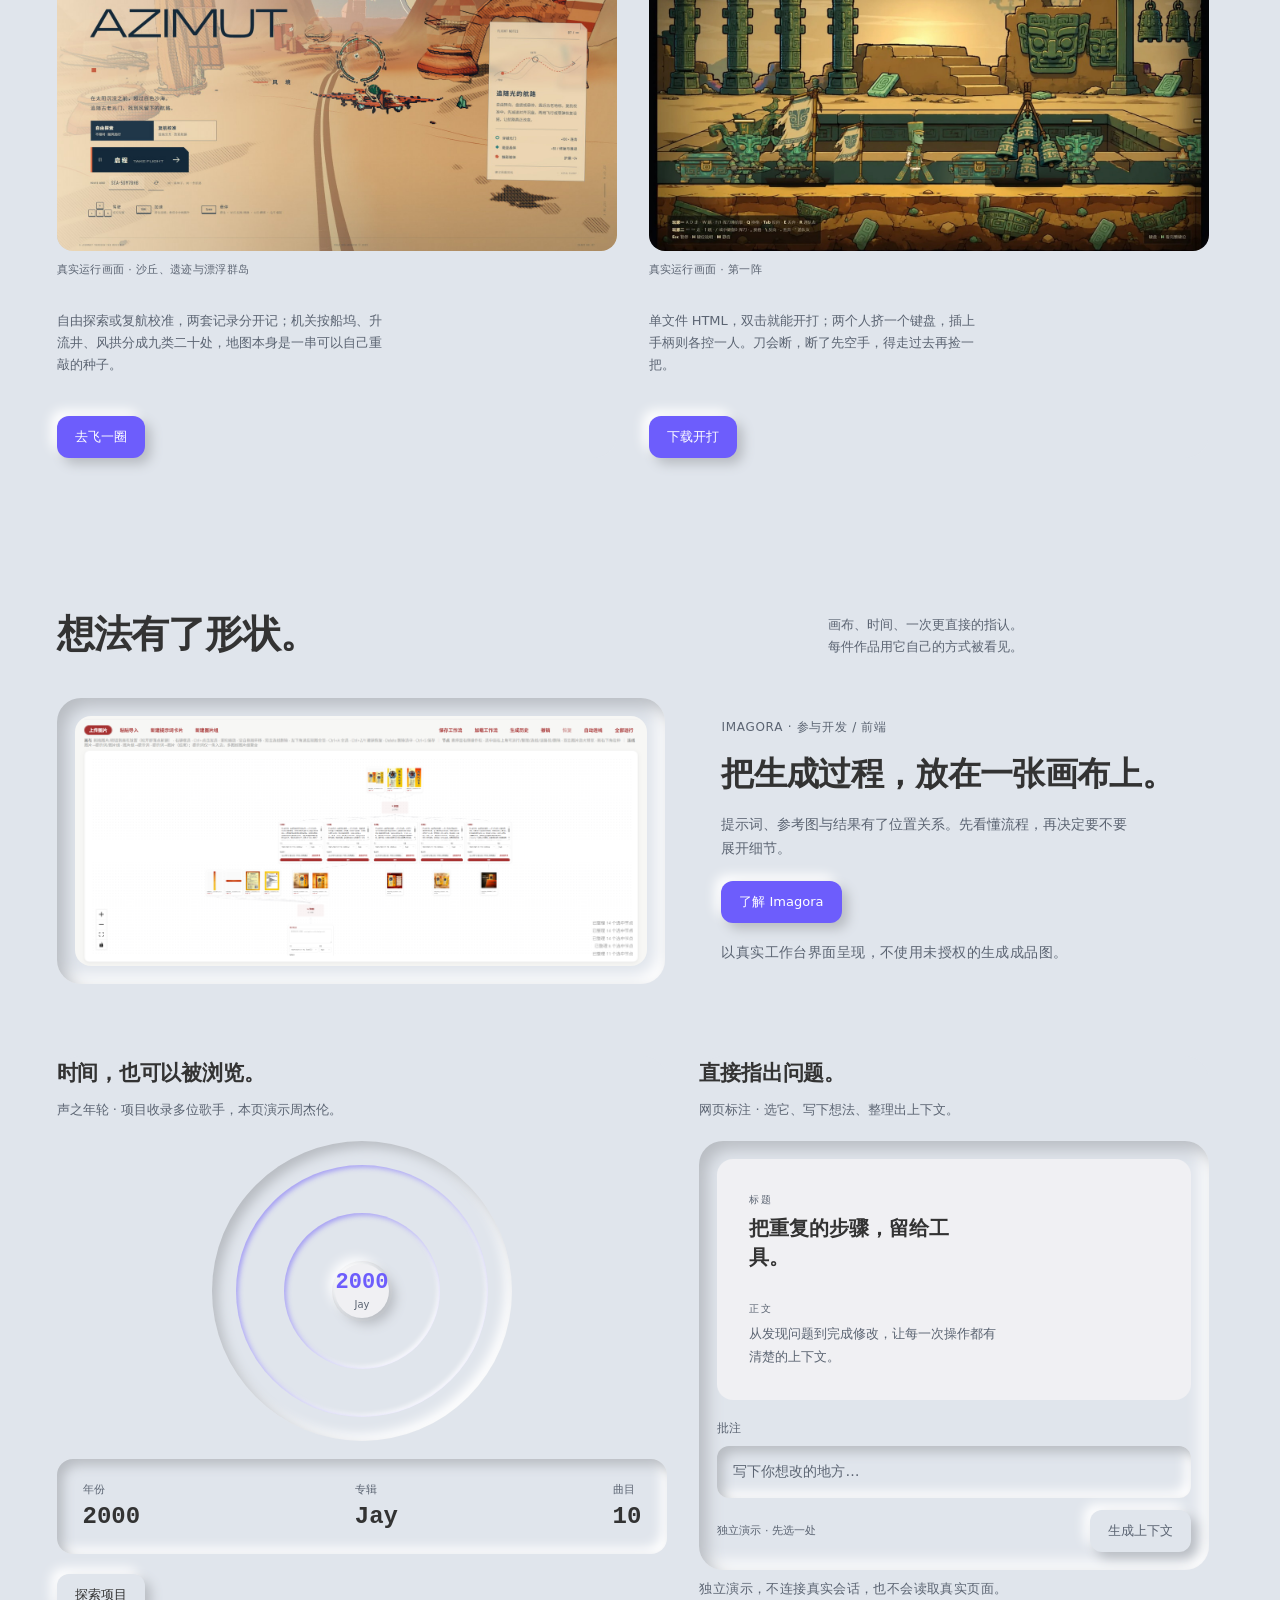
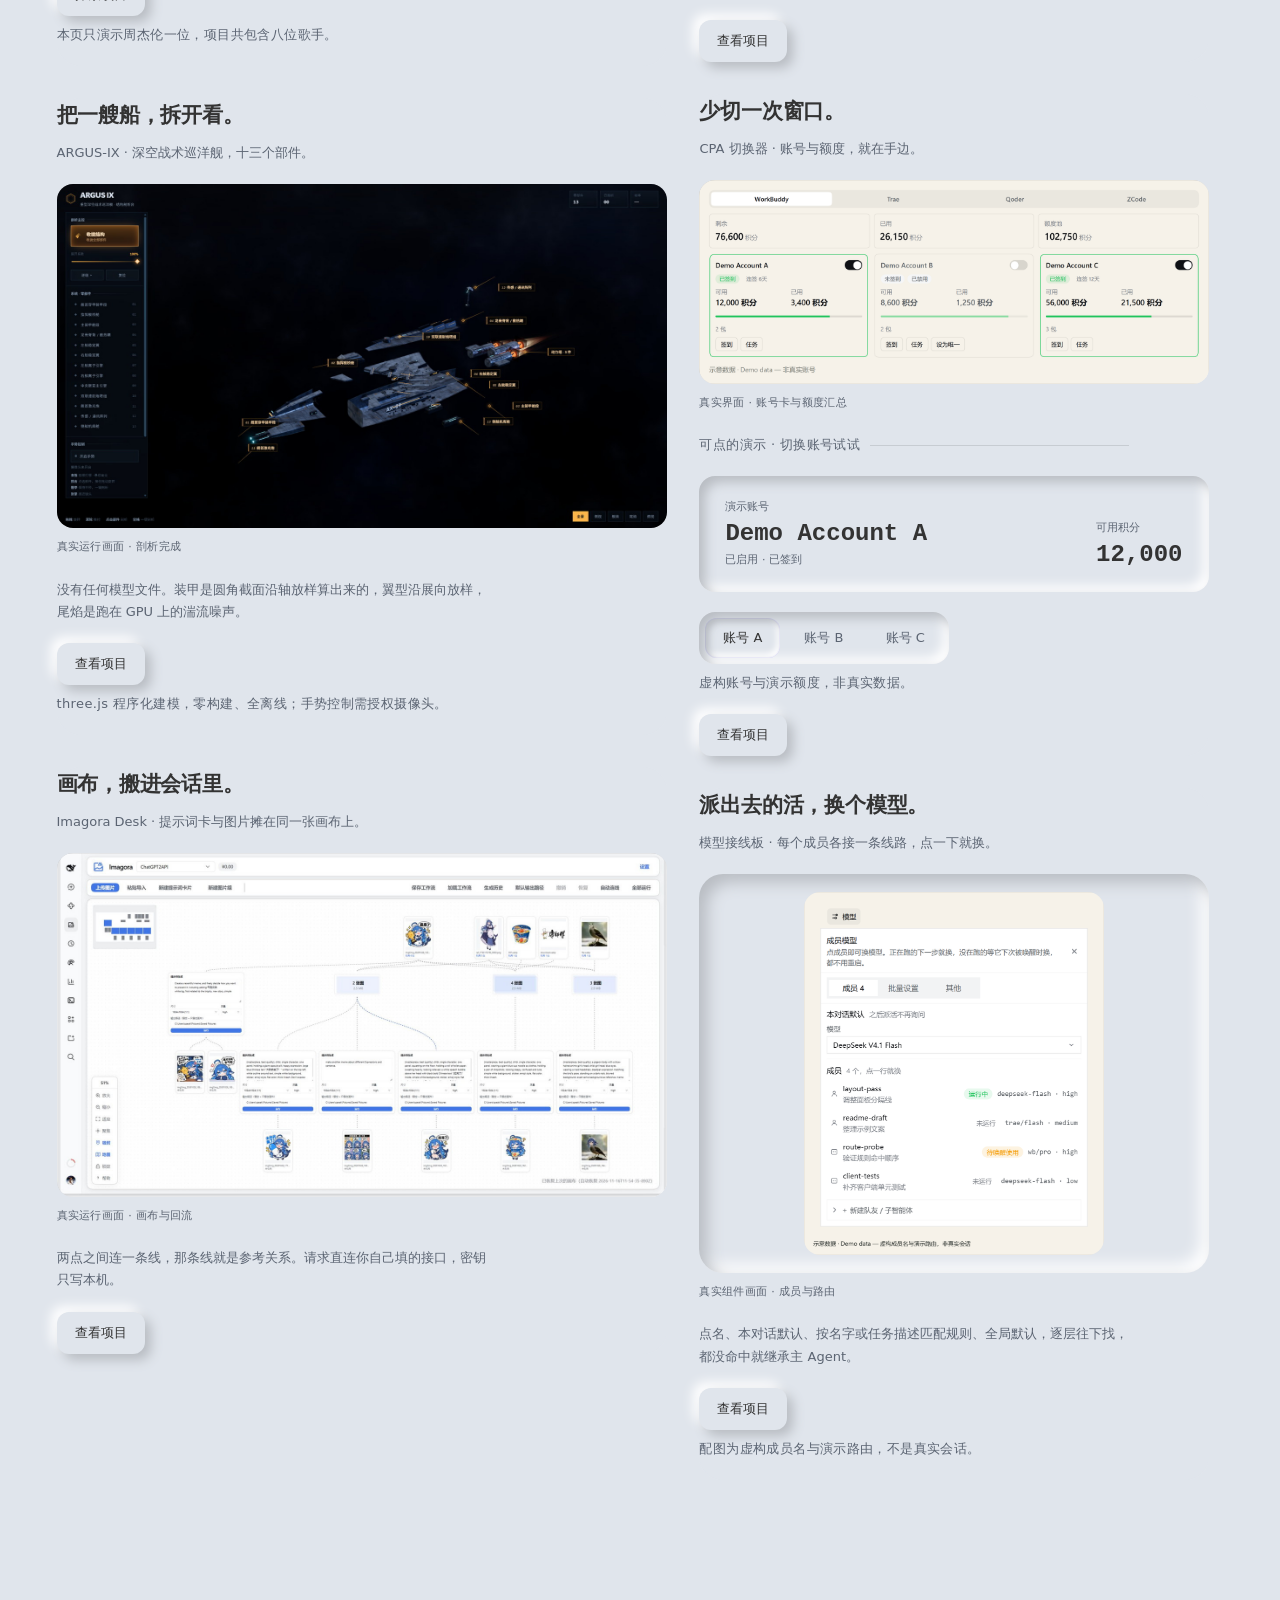
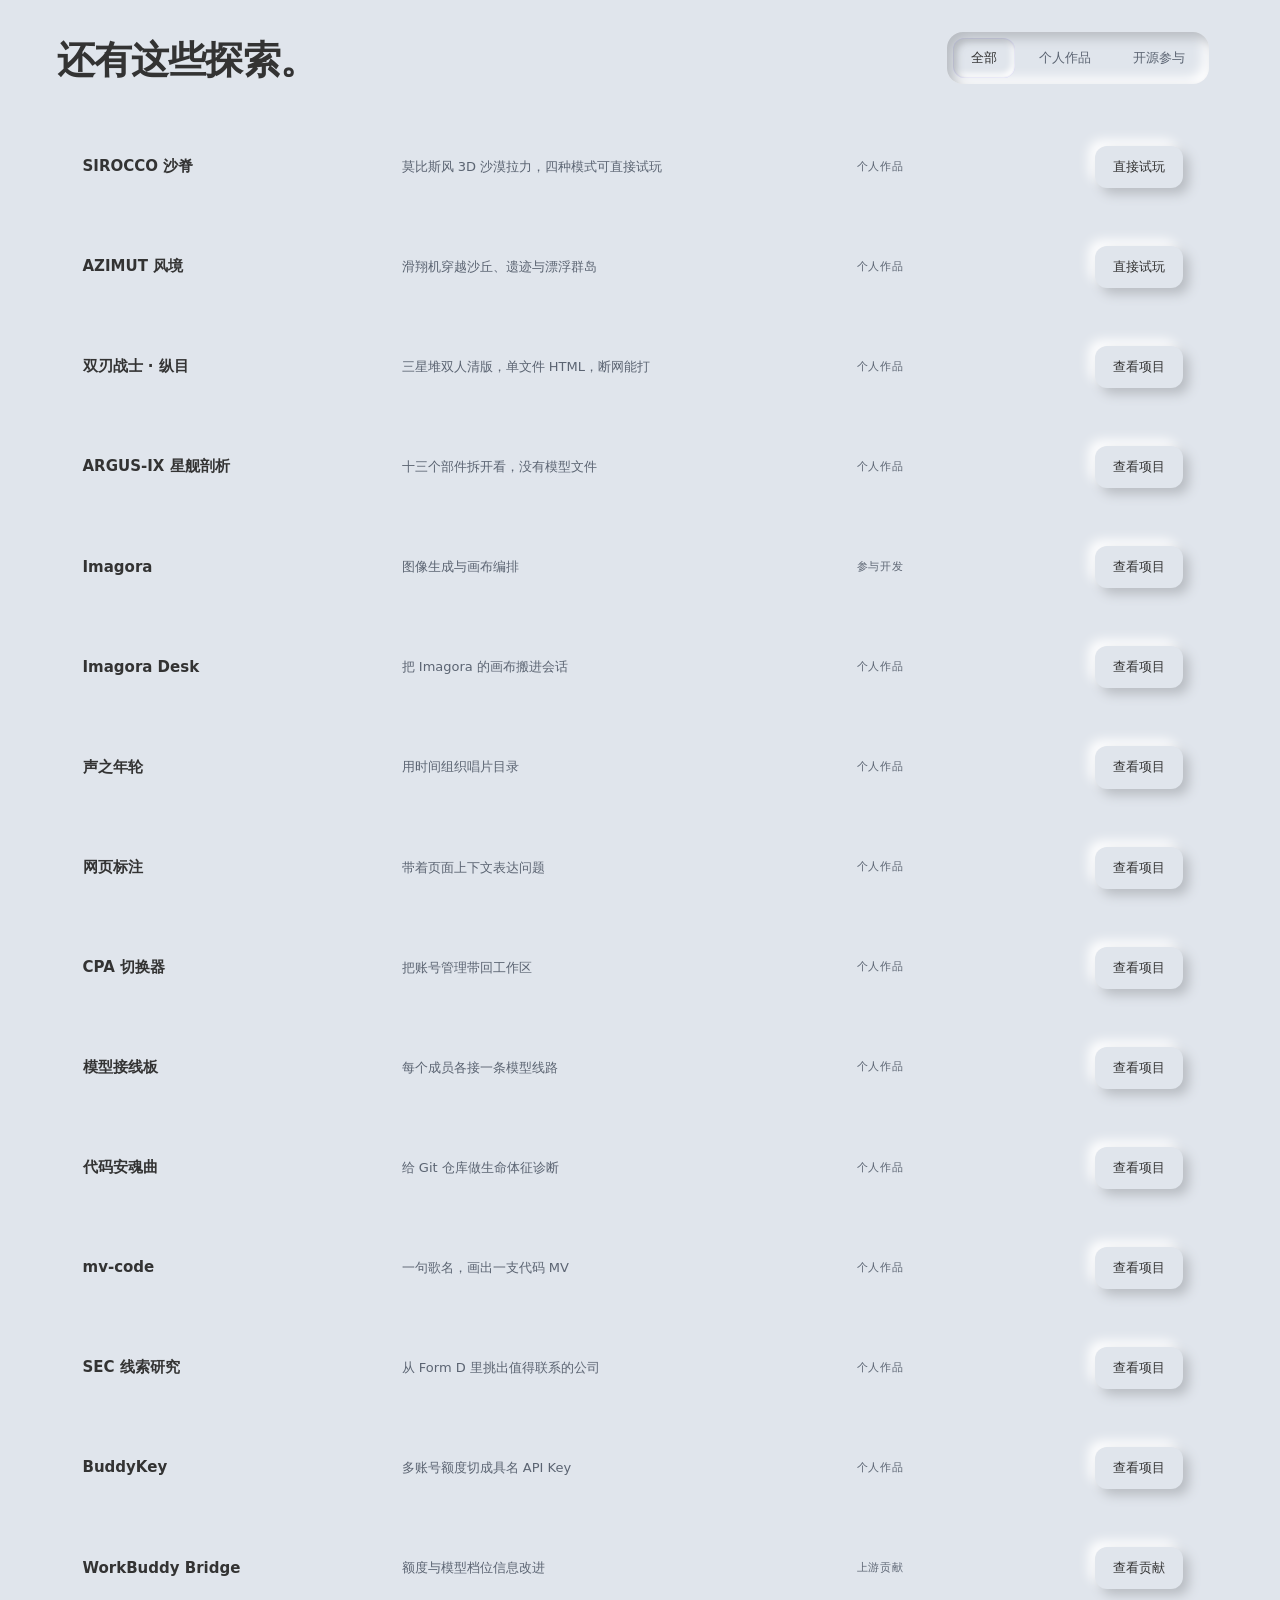
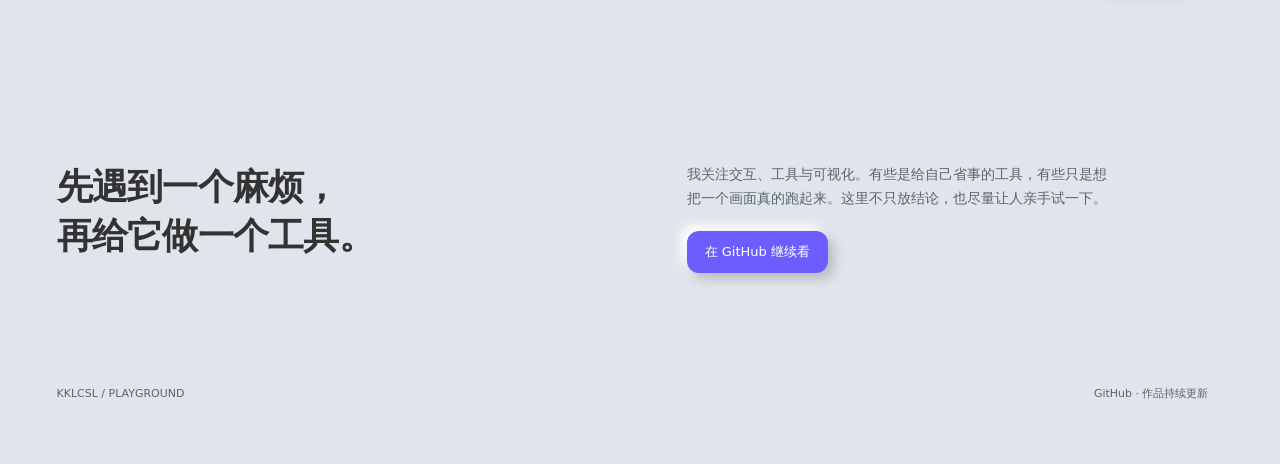
==== commit 0c3f5c4a: "feat(site): bring the November work onto the front page The playable games are now the lead: SIROCCO" ====
--- a/index.html
+++ b/index.html
@@ -4,14 +4,15 @@
 <meta charset="utf-8">
 <meta name="viewport" content="width=device-width, initial-scale=1">
 <title>KKLCSL · 把想法，运行起来。</title>
-<meta name="description" content="KKLCSL 的作品现场：可以直接在浏览器里开的沙漠拉力游戏，以及 Imagora、声之年轮、网页标注与 CPA 切换器。">
+<meta name="description" content="KKLCSL 的作品现场：三款可以直接开一把的浏览器游戏，以及 Imagora、ARGUS-IX 星舰剖析、声之年轮、网页标注与 CPA 切换器。">
 <link rel="canonical" href="https://toolboxonline.online/">
 <meta name="theme-color" content="#e0e5ec">
 <link rel="icon" href="favicon.svg" type="image/svg+xml">
 <meta property="og:type" content="website">
 <meta property="og:url" content="https://toolboxonline.online/">
 <meta property="og:title" content="KKLCSL · 把想法，运行起来。">
-<meta property="og:description" content="可以直接在浏览器里开的沙漠拉力游戏，以及 Imagora、声之年轮、网页标注与 CPA 切换器。">
+<meta property="og:description" content="三款可以直接开一把的浏览器游戏，以及 Imagora、ARGUS-IX 星舰剖析、声之年轮、网页标注与 CPA 切换器。">
+<meta property="og:image" content="https://toolboxonline.online/assets/sirocco.jpg">
 <meta name="twitter:card" content="summary_large_image">
 <link rel="stylesheet" href="css/site.css">
 </head>
@@ -35,8 +36,8 @@
     <header class="hero">
       <div>
         <h1>把想法，<b>运行起来。</b></h1>
-        <p>工具、图像、音乐。它们不该只剩一段说明，这里可以真的试一下。</p>
-        <a class="btn btn--primary" href="#work">进入作品现场</a>
+        <p>工具、游戏、图像、音乐。它们不该只剩一段说明，这里可以真的试一下。</p>
+        <a class="btn btn--primary" href="#play">先进一把游戏</a>
       </div>
 
       <div>
@@ -47,6 +48,7 @@
         <div class="stage-meta">
           <div class="segment" role="group" aria-label="切换首屏项目">
             <button type="button" aria-pressed="true" data-k="rings">声之年轮</button>
+            <button type="button" aria-pressed="false" data-k="starship">星舰</button>
             <button type="button" aria-pressed="false" data-k="imagora">Imagora</button>
             <button type="button" aria-pressed="false" data-k="annotator">网页标注</button>
             <button type="button" aria-pressed="false" data-k="cpa">CPA</button>
@@ -57,10 +59,15 @@
 
     <!-- ================= 试玩 ================= -->
     <section id="play" aria-labelledby="play-title">
+      <div class="head">
+        <h2 id="play-title">先开一把。</h2>
+        <p>三款都是跑在浏览器里的游戏，不用装、不用注册。前两款点开就玩，第三款是单文件 HTML，下载双击即可。</p>
+      </div>
+
       <div class="play">
         <div class="play__copy">
-          <div class="roleline">SIROCCO · 个人作品 / 可直接试玩</div>
-          <h2 id="play-title">在浏览器里，<br>把车开出去。</h2>
+          <div class="roleline">SIROCCO · 个人作品 / 本站可直接试玩</div>
+          <h3>在浏览器里，<br>把车开出去。</h3>
           <p>纸墨渲染的沙漠拉力。四张手工地图、五位不同性格的对手、真实抓地与氮气预算，全部跑在浏览器里，不用安装。</p>
           <ul class="play__list">
             <li><b>四种模式</b>三圈拉力、单车计时、冠军巡回、无边界自由漫游</li>
@@ -69,7 +76,6 @@
           </ul>
           <div class="rowbtns">
             <a class="btn btn--primary" href="/sirocco/">开始驾驶</a>
-            <a class="btn btn--sm" href="https://github.com/Checkpoint-Forge/sirocco-rally" target="_blank" rel="noopener">看源码</a>
           </div>
         </div>
         <div class="play__stage" aria-hidden="true">
@@ -85,6 +91,52 @@
           </div>
         </div>
       </div>
+
+      <div class="play-more">
+
+        <article class="panel panel--flat" aria-labelledby="azimut-title">
+          <h3 id="azimut-title">在太阳落下去之前，飞过去。</h3>
+          <p>AZIMUT 风境 · 一架滑翔机，一条被风写的航路。</p>
+
+          <figure class="shot">
+            <button class="screen shot__zoom" type="button"
+                    data-zoom="assets/azimut.jpg"
+                    data-zoom-alt="AZIMUT 的飞行画面：滑翔机掠过沙丘与遗迹，右侧是手绘感的风境笔记，标着光门、晶体与岩体的得分"
+                    aria-label="放大查看 AZIMUT 的飞行画面">
+              <img src="assets/azimut.jpg" alt="AZIMUT 的飞行画面：滑翔机掠过沙丘与遗迹，右侧是手绘感的风境笔记" loading="lazy" decoding="async">
+            </button>
+            <figcaption>真实运行画面 · 沙丘、遗迹与漂浮群岛</figcaption>
+          </figure>
+
+          <p>自由探索或复航校准，两套记录分开记；机关按船坞、升流井、风拱分成九类二十处，地图本身是一串可以自己重敲的种子。</p>
+
+          <div class="rowbtns">
+            <a class="btn btn--sm btn--primary" href="https://zlzayn.site/azimut" target="_blank" rel="noopener">去飞一圈</a>
+          </div>
+        </article>
+
+        <article class="panel panel--flat" aria-labelledby="zongmu-title">
+          <h3 id="zongmu-title">一人一把刀，守一个坑。</h3>
+          <p>双刃战士 · 纵目 · 三星堆青铜面具下的双人清版。</p>
+
+          <figure class="shot">
+            <button class="screen shot__zoom" type="button"
+                    data-zoom="assets/zongmu.jpg"
+                    data-zoom-alt="纵目的第一阵：两个青铜纵目祭司站在祭祀坑里，坑后平台上挂着青铜钟与铜鼓，左侧是血条与武器耐久"
+                    aria-label="放大查看纵目的第一阵画面">
+              <img src="assets/zongmu.jpg" alt="纵目的第一阵：两个青铜纵目祭司站在祭祀坑里，坑后平台上挂着青铜钟与铜鼓" loading="lazy" decoding="async">
+            </button>
+            <figcaption>真实运行画面 · 第一阵</figcaption>
+          </figure>
+
+          <p>单文件 HTML，双击就能开打；两个人挤一个键盘，插上手柄则各控一人。刀会断，断了先空手，得走过去再捡一把。</p>
+
+          <div class="rowbtns">
+            <a class="btn btn--sm btn--primary" href="https://github.com/cslkkl/double-blade-zongmu" target="_blank" rel="noopener">下载开打</a>
+          </div>
+        </article>
+
+      </div>
     </section>
 
     <!-- ================= 作品 ================= -->
@@ -116,39 +168,88 @@
 
       <div class="works">
 
-        <!-- 02 声之年轮 -->
-        <div class="panel panel--flat" aria-labelledby="music-title">
-          <h3 id="music-title">时间，也可以被浏览。</h3>
-          <p>声之年轮 · 项目收录多位歌手，本页演示周杰伦。</p>
-
-          <div class="minidial" data-minidial role="group" aria-label="年轮：相邻年份的凹槽，可点选">
-            <!-- 由 JS 渲染三条真实年份凹槽 -->
-          </div>
-
-          <div class="readout">
-            <div>
-              <small>年份</small>
-              <strong data-mini-year>2000</strong>
-            </div>
-            <div>
-              <small>专辑</small>
-              <strong data-mini-album>Jay</strong>
-            </div>
-            <div>
-              <small>曲目</small>
-              <strong data-mini-tracks>10</strong>
-            </div>
-          </div>
-
-          <div class="rowbtns">
-            <a class="btn btn--sm" href="https://github.com/cslkkl/discography-showcase" target="_blank" rel="noopener">探索项目</a>
-          </div>
-          <p class="declaration">本页只演示周杰伦一位，项目共包含八位歌手。</p>
-        </div>
-
         <div class="stack">
 
-          <!-- 03 网页标注 -->
+          <!-- 声之年轮 -->
+          <div class="panel panel--flat" aria-labelledby="music-title">
+            <h3 id="music-title">时间，也可以被浏览。</h3>
+            <p>声之年轮 · 项目收录多位歌手，本页演示周杰伦。</p>
+
+            <div class="minidial" data-minidial role="group" aria-label="年轮：相邻年份的凹槽，可点选">
+              <!-- 由 JS 渲染三条真实年份凹槽 -->
+            </div>
+
+            <div class="readout">
+              <div>
+                <small>年份</small>
+                <strong data-mini-year>2000</strong>
+              </div>
+              <div>
+                <small>专辑</small>
+                <strong data-mini-album>Jay</strong>
+              </div>
+              <div>
+                <small>曲目</small>
+                <strong data-mini-tracks>10</strong>
+              </div>
+            </div>
+
+            <div class="rowbtns">
+              <a class="btn btn--sm" href="https://github.com/cslkkl/discography-showcase" target="_blank" rel="noopener">探索项目</a>
+            </div>
+            <p class="declaration">本页只演示周杰伦一位，项目共包含八位歌手。</p>
+          </div>
+
+          <!-- ARGUS-IX 星舰剖析 -->
+          <div class="panel panel--flat" aria-labelledby="starship-title">
+            <h3 id="starship-title">把一艘船，拆开看。</h3>
+            <p>ARGUS-IX · 深空战术巡洋舰，十三个部件。</p>
+
+            <figure class="shot">
+              <button class="screen shot__zoom" type="button"
+                      data-zoom="assets/starship.jpg"
+                      data-zoom-alt="ARGUS-IX 的剖析状态：十三个部件沿各自的轴向分离，每个部件都带引线与标签，左侧是部件清单与剖析系数"
+                      aria-label="放大查看 ARGUS-IX 的剖析状态">
+                <img src="assets/starship.jpg" alt="ARGUS-IX 的剖析状态：十三个部件沿各自的轴向分离，每个部件都带引线与标签" loading="lazy" decoding="async">
+              </button>
+              <figcaption>真实运行画面 · 剖析完成</figcaption>
+            </figure>
+
+            <p>没有任何模型文件。装甲是圆角截面沿轴放样算出来的，翼型沿展向放样，尾焰是跑在 GPU 上的湍流噪声。</p>
+
+            <div class="rowbtns">
+              <a class="btn btn--sm" href="https://github.com/cslkkl/starship-anatomy" target="_blank" rel="noopener">查看项目</a>
+            </div>
+            <p class="declaration">three.js 程序化建模，零构建、全离线；手势控制需授权摄像头。</p>
+          </div>
+
+          <!-- Imagora Desk -->
+          <div class="panel panel--flat" aria-labelledby="desk-title">
+            <h3 id="desk-title">画布，搬进会话里。</h3>
+            <p>Imagora Desk · 提示词卡与图片摊在同一张画布上。</p>
+
+            <figure class="shot">
+              <button class="screen shot__zoom" type="button"
+                      data-zoom="assets/imagora-desk.jpg"
+                      data-zoom-alt="DSH 里的无限画布：上方是提示词卡与它们引用的图片，跑完的结果回流成下面的新节点，节点之间用虚线连成参考关系"
+                      aria-label="放大查看 Imagora Desk 的画布">
+                <img src="assets/imagora-desk.jpg" alt="DSH 里的无限画布：提示词卡与引用的图片在上，跑完的结果回流成下面的新节点" loading="lazy" decoding="async">
+              </button>
+              <figcaption>真实运行画面 · 画布与回流</figcaption>
+            </figure>
+
+            <p>两点之间连一条线，那条线就是参考关系。请求直连你自己填的接口，密钥只写本机。</p>
+
+            <div class="rowbtns">
+              <a class="btn btn--sm" href="https://github.com/cslkkl/dsh-imagora-desk" target="_blank" rel="noopener">查看项目</a>
+            </div>
+          </div>
+
+        </div>
+
+        <div class="stack">
+
+          <!-- 网页标注 -->
           <div class="panel panel--flat" data-annot aria-labelledby="annot-title">
             <h3 id="annot-title">直接指出问题。</h3>
             <p>网页标注 · 选它、写下想法、整理出上下文。</p>
@@ -193,7 +294,7 @@
             </div>
           </div>
 
-          <!-- 04 CPA -->
+          <!-- CPA -->
           <div class="panel panel--flat" data-cpa aria-labelledby="cpa-title">
             <h3 id="cpa-title">少切一次窗口。</h3>
             <p>CPA 切换器 · 账号与额度，就在手边。</p>
@@ -236,6 +337,31 @@
             </div>
           </div>
 
+          <!-- 模型接线板 -->
+          <div class="panel panel--flat" aria-labelledby="switchboard-title">
+            <h3 id="switchboard-title">派出去的活，换个模型。</h3>
+            <p>模型接线板 · 每个成员各接一条线路，点一下就换。</p>
+
+            <figure class="shot">
+              <div class="screen screen--tall">
+                <button class="shot__zoom" type="button"
+                        data-zoom="assets/switchboard.png"
+                        data-zoom-alt="模型接线板浮层：每行一位成员的名称、职责与该成员实际使用的模型，右侧是运行状态徽标"
+                        aria-label="放大查看模型接线板的成员列表">
+                  <img src="assets/switchboard.png" alt="模型接线板浮层：每行一位成员的名称、职责与该成员实际使用的模型" loading="lazy" decoding="async">
+                </button>
+              </div>
+              <figcaption>真实组件画面 · 成员与路由</figcaption>
+            </figure>
+
+            <p>点名、本对话默认、按名字或任务描述匹配规则、全局默认，逐层往下找，都没命中就继承主 Agent。</p>
+
+            <div class="rowbtns">
+              <a class="btn btn--sm" href="https://github.com/cslkkl/dsh-switchboard" target="_blank" rel="noopener">查看项目</a>
+            </div>
+            <p class="declaration">配图为虚构成员名与演示路由，不是真实会话。</p>
+          </div>
+
         </div>
       </div>
     </section>
@@ -258,7 +384,7 @@
     <section id="about" class="about" aria-labelledby="about-title">
       <h2 id="about-title">先遇到一个麻烦，<br>再给它做一个工具。</h2>
       <div>
-        <p>我关注交互、工具与可视化。这里不只放结论，也尽量让人亲手试一下。</p>
+        <p>我关注交互、工具与可视化。有些是给自己省事的工具，有些只是想把一个画面真的跑起来。这里不只放结论，也尽量让人亲手试一下。</p>
         <div class="rowbtns">
           <a class="btn btn--sm btn--primary" href="https://github.com/cslkkl" target="_blank" rel="noopener">在 GitHub 继续看</a>
         </div>
--- a/css/site.css
+++ b/css/site.css
@@ -93,6 +93,14 @@
 .btn--sm { padding: 10px 18px; font-size: 13px; border-radius: var(--r-sm); }
 .btn:disabled { color: var(--muted); cursor: not-allowed; }
 .btn:disabled:hover { box-shadow: var(--up-sm); }
+/* 禁用态的主按钮不能留着强调色底：灰字压在 #6d5dfc 上只有 1.3:1。
+   退回基底面，读起来就是"这枚按钮还没准备好"。 */
+.btn--primary:disabled,
+.btn--primary:disabled:hover {
+  background: var(--bg);
+  color: var(--muted);
+  box-shadow: var(--up-sm);
+}
 
 /* ---------------------------------------------------------------- 分段控件 */
 
@@ -277,13 +285,15 @@
 .stage-info__note { font-size: 12px; color: var(--muted); }
 .stage-info .btn { flex: 0 0 auto; }
 
+/* 首屏切换条：五个态比刻度盘宽，居中才与圆盘对齐 */
 .stage-meta {
   display: flex;
-  justify-content: space-between;
+  justify-content: center;
   align-items: flex-end;
   gap: 20px;
   margin-top: 34px;
 }
+.stage-meta .segment button { padding: 9px 15px; }
 
 /* ---------------------------------------------------------------- 章节 */
 
@@ -492,7 +502,16 @@
   box-shadow: var(--up-md);
   padding: 22px;
 }
-.lightbox__figure img { width: 100%; height: auto; border-radius: var(--r-md); }
+/* 横版截图按框宽铺满；竖版（模型接线板）按视口高度收住，整张可见、不出视口。
+   两种限制同时存在时浏览器保持原比例，所以横版的实际尺寸不受影响。 */
+.lightbox__figure img {
+  width: auto;
+  max-width: 100%;
+  height: auto;
+  max-height: calc(100vh - 200px);
+  margin: 0 auto;
+  border-radius: var(--r-md);
+}
 .lightbox__cap { font-size: 12px; color: var(--muted); text-align: center; }
 .lightbox__close {
   position: absolute;
@@ -637,7 +656,7 @@
 }
 .track__core {
   position: absolute;
-  inset: 42%;
+  inset: 34%;
   border-radius: 50%;
   background: var(--raised);
   box-shadow: var(--up-sm), inset 0 0 0 1px rgba(109, 93, 252, 0.16);
@@ -652,19 +671,39 @@
   font-family: var(--mono);
   font-size: 13px;
   letter-spacing: 0.08em;
-  color: var(--accent);
-}
-.track__core span { font-size: 10px; color: var(--muted); letter-spacing: 0.04em; }
+  /* 强调色 #6d5dfc 在抬起面上只有 3.99:1，13px 达不到 AA；
+     强调留在车点与外圈，圆心字标用墨色（12.6:1） */
+  color: var(--ink);
+}
+/* 圆心放得下的短标签：不允许在词中间断行，否则「地图」会被拆成两行 */
+.track__core span { font-size: 10px; color: var(--muted); letter-spacing: 0.04em; white-space: nowrap; }
+
+/* 试玩区第二排：两款外部游戏，与首块同宽同距。
+   基础规则必须写在下面那组媒体查询之前，否则 900px 以下的单列会被覆盖回去。 */
+.play-more {
+  display: grid;
+  grid-template-columns: 1fr 1fr;
+  gap: 32px;
+  margin-top: 32px;
+}
+.play-more .panel { display: grid; align-content: start; }
+.play-more .panel > p { max-width: 40ch; }
 
 @media (max-width: 900px) {
   .play { grid-template-columns: 1fr; gap: 36px; padding: 32px; }
   .play__stage { order: -1; }
   .track { width: min(100%, 280px); }
+  .play-more { grid-template-columns: 1fr; gap: 28px; }
 }
 @media (max-width: 760px) {
   .play { padding: 26px 22px; }
   .play__list li { grid-template-columns: 1fr; gap: 4px; }
 }
+
+/* 竖版截图（模型接线板）：整张收窄居中，不裁切、不撑高。
+   300px 是由两列配平定出来的：再宽右列会比左列高出百余像素。 */
+.screen--tall { display: grid; place-items: center; padding: 18px; }
+.screen--tall .shot__zoom { width: min(100%, 300px); }
 
 /* ---------------------------------------------------------------- 排版收尾 */
 
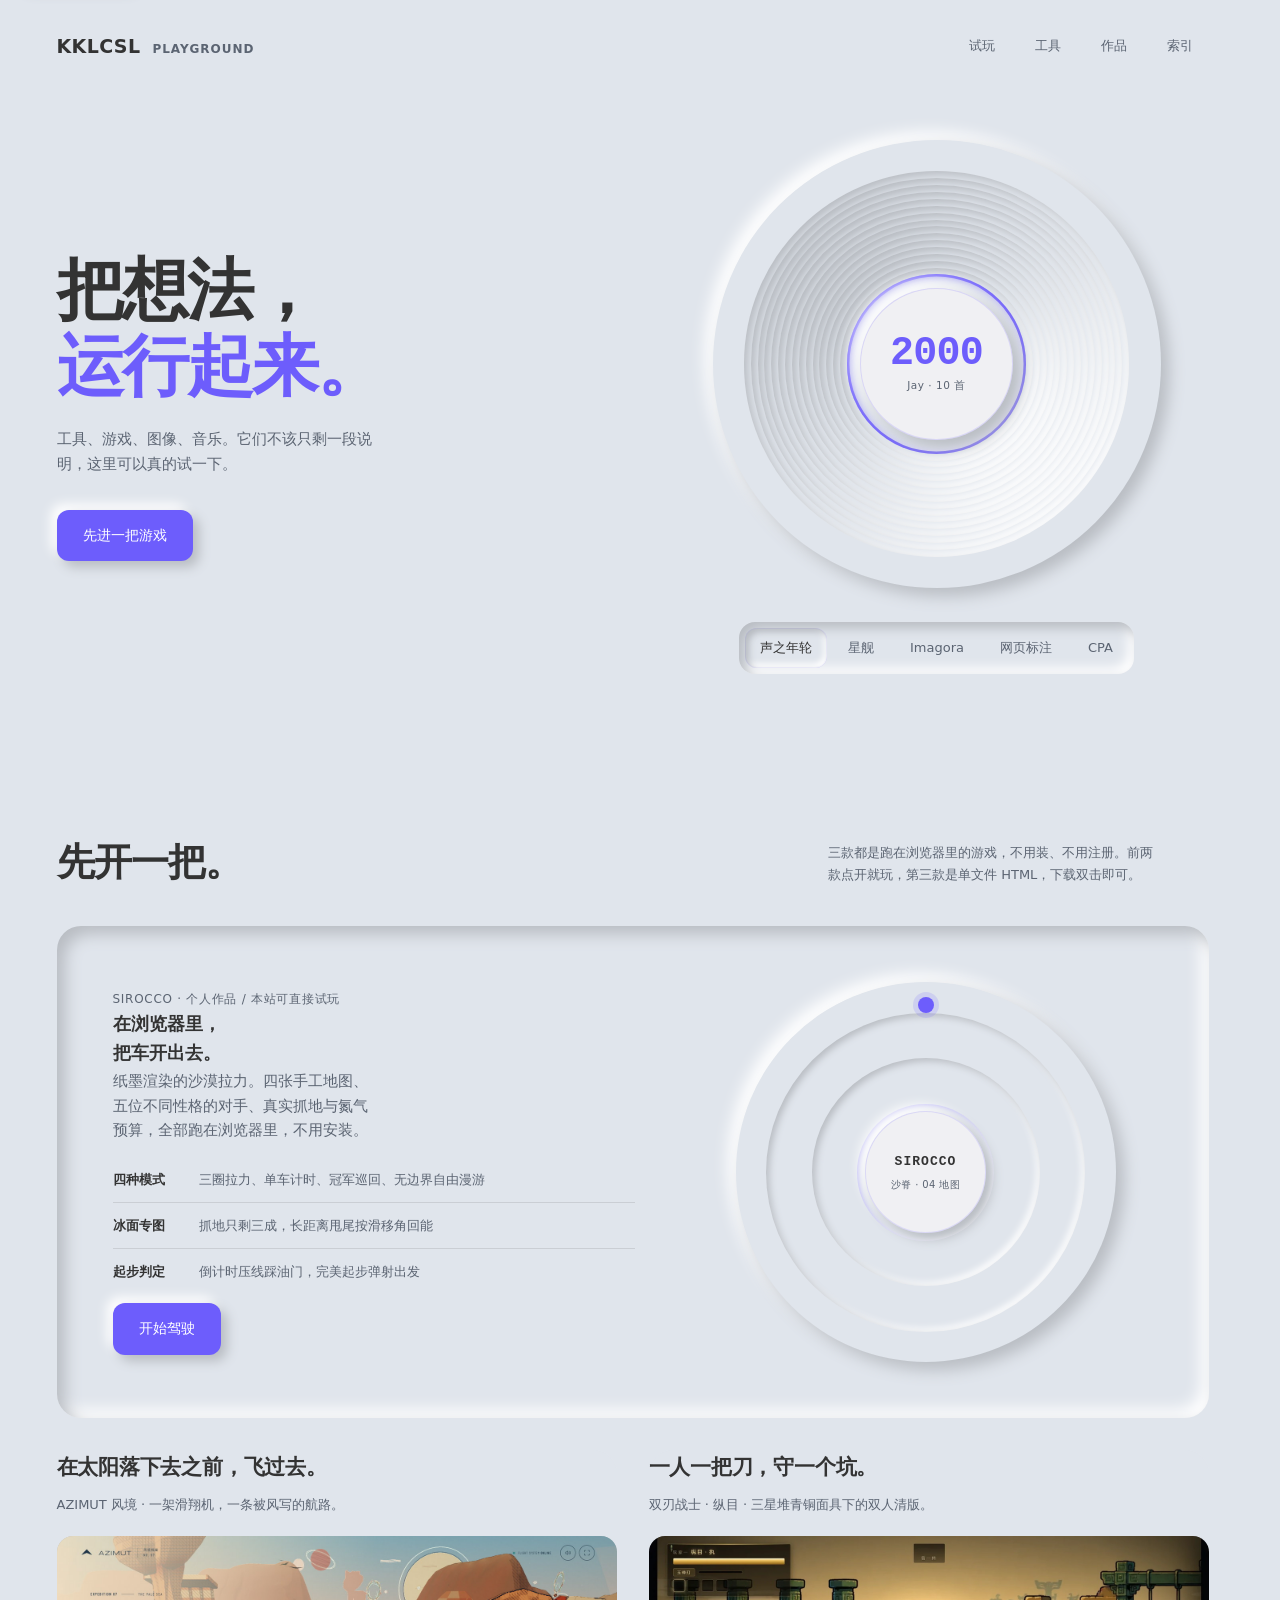
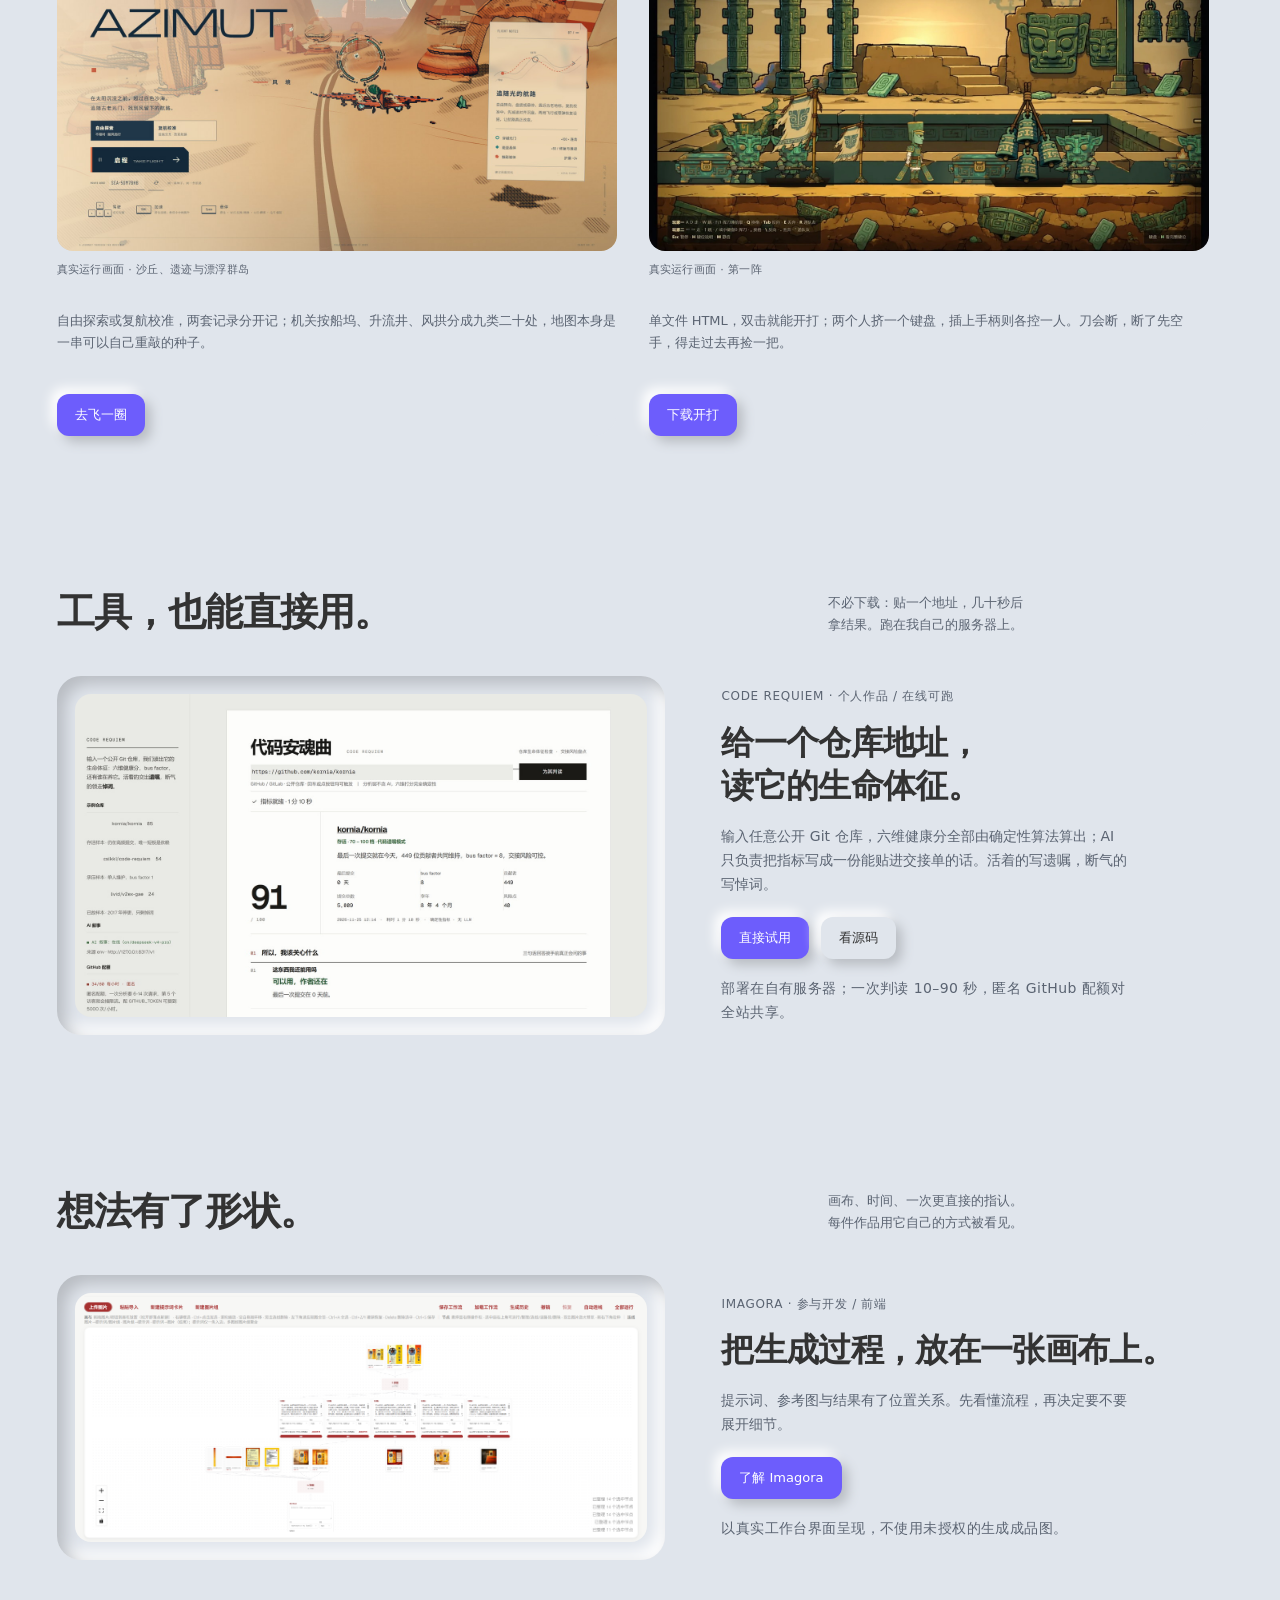
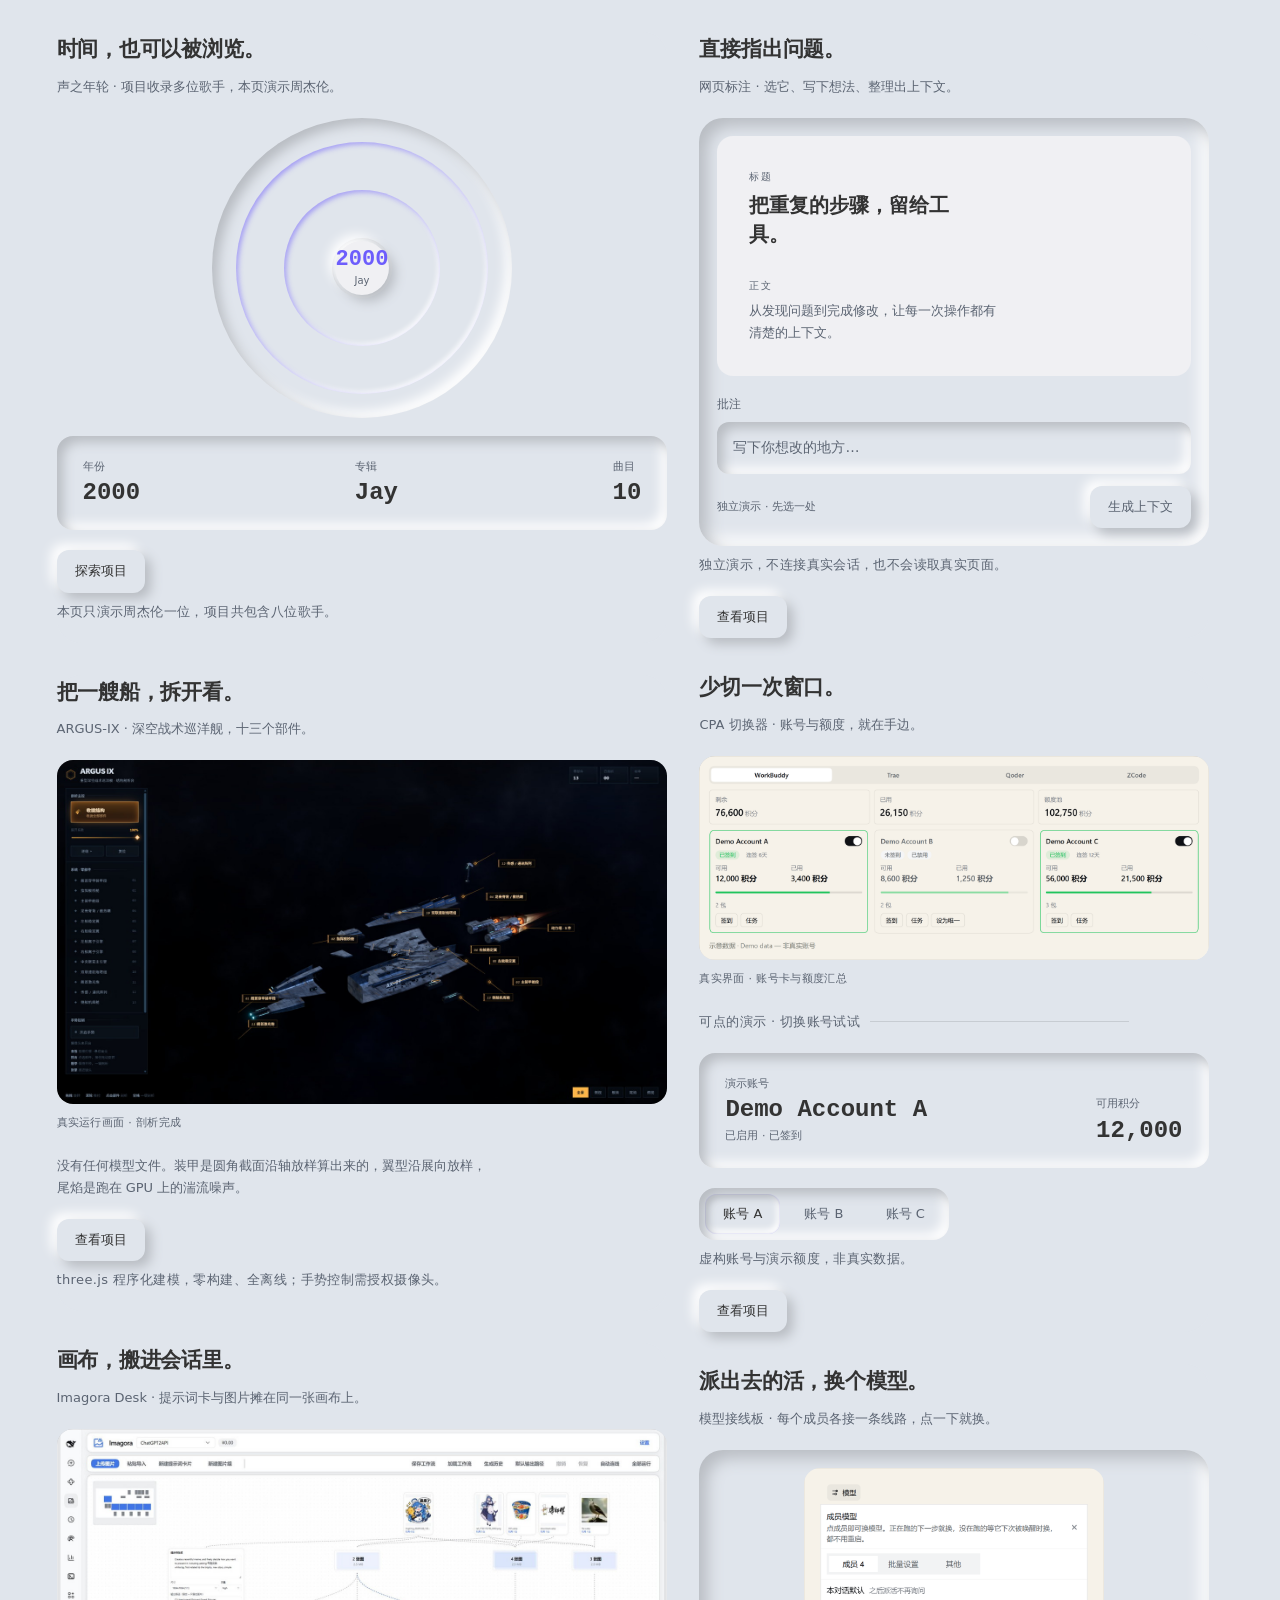
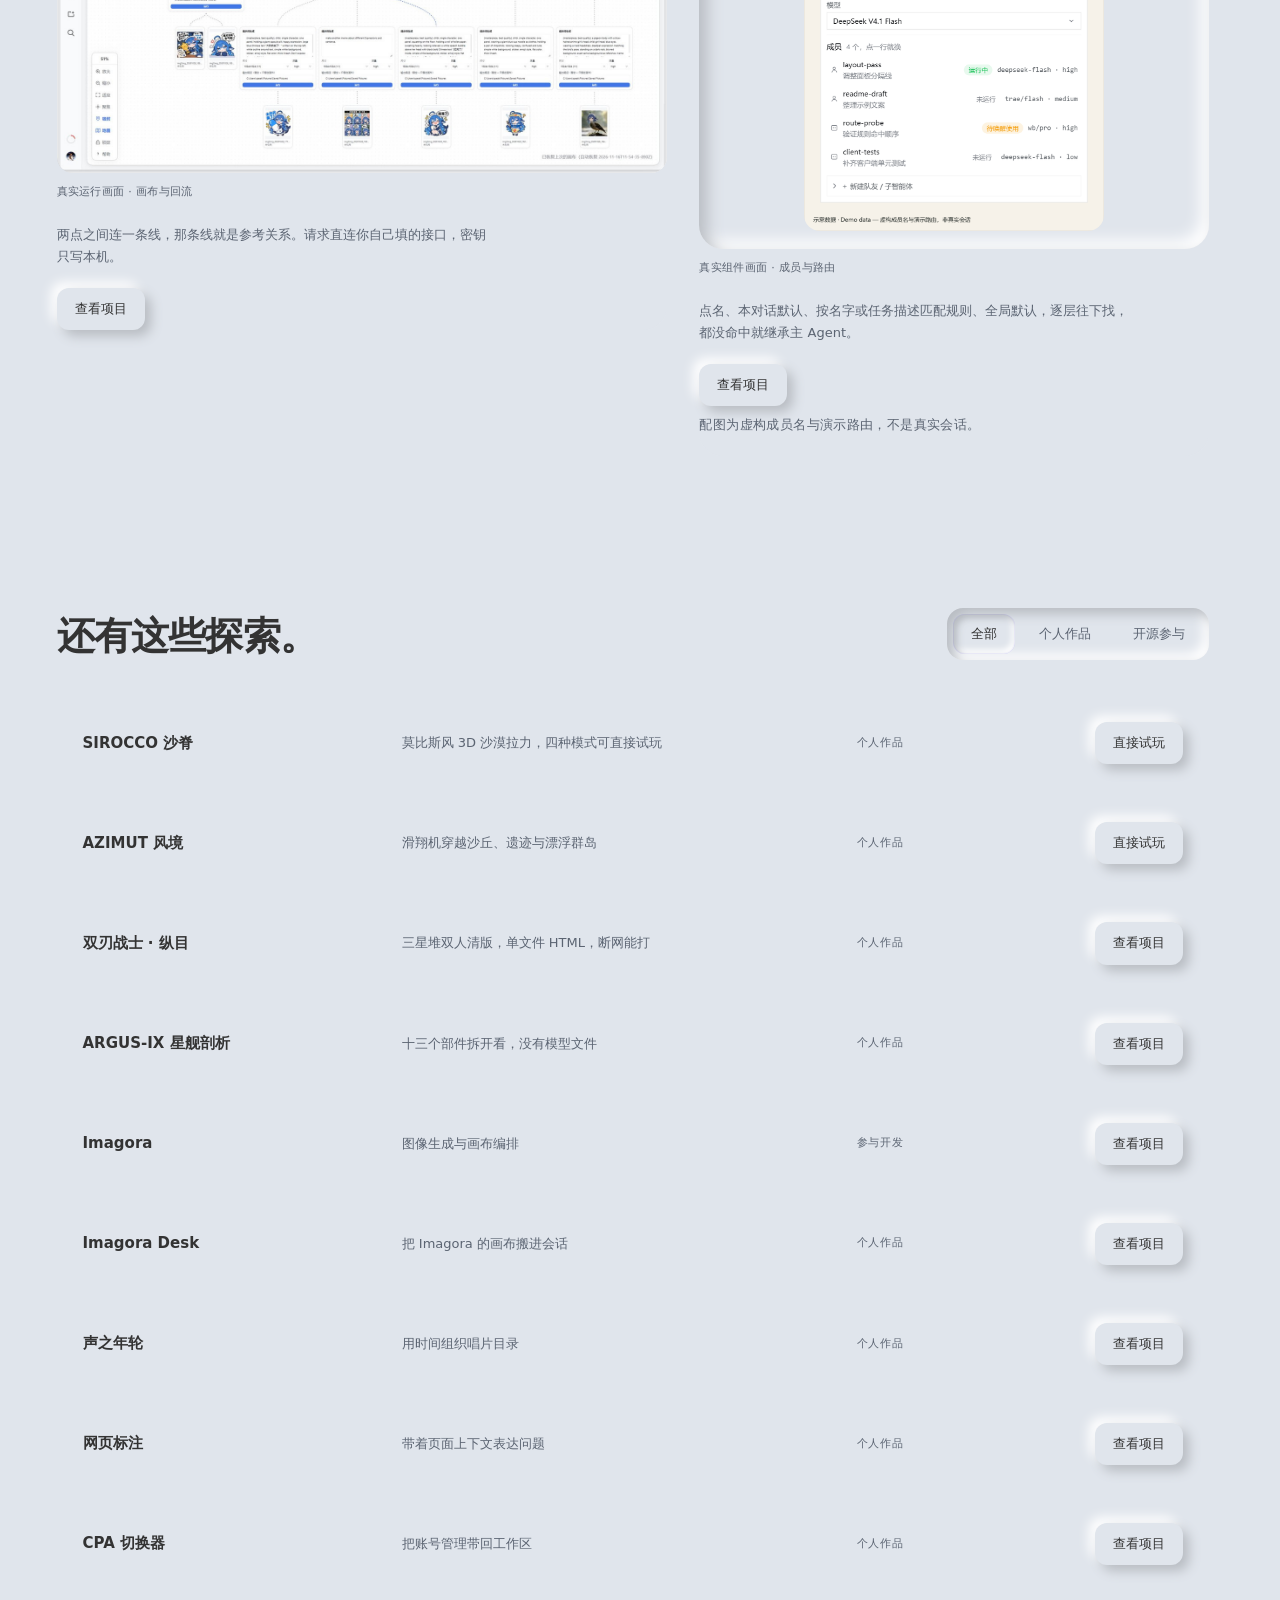
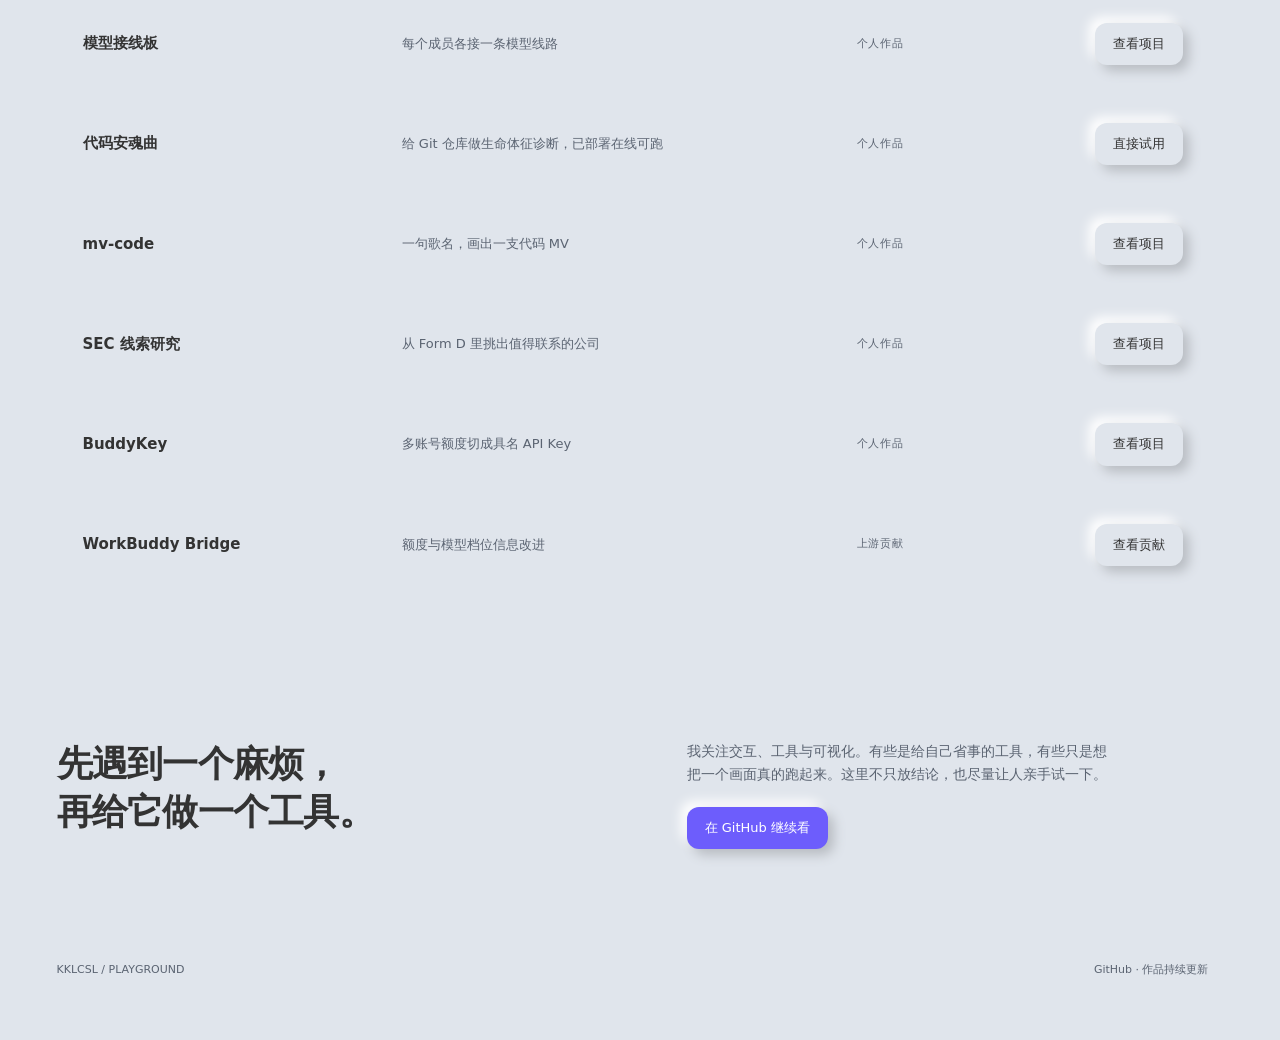
==== commit be1f1192: "feat(site): put the deployed code-requiem where people can use it The index already carried code-req" ====
--- a/index.html
+++ b/index.html
@@ -24,9 +24,9 @@
     <div class="brand">KKLCSL<em>PLAYGROUND</em></div>
     <div class="navlinks">
       <a href="#play">试玩</a>
+      <a href="#tools">工具</a>
       <a href="#work">作品</a>
-      <a href="#index">项目索引</a>
-      <a href="#about">关于</a>
+      <a href="#index">索引</a>
     </div>
   </nav>
 
@@ -139,6 +139,35 @@
       </div>
     </section>
 
+    <!-- ================= 在线工具 ================= -->
+    <section id="tools" aria-labelledby="tools-title">
+      <div class="head">
+        <h2 id="tools-title">工具，也能直接用。</h2>
+        <p>不必下载：贴一个地址，几十秒后拿结果。跑在我自己的服务器上。</p>
+      </div>
+
+      <article class="imagora">
+        <div class="screen">
+          <button class="screen__zoom" type="button"
+                  data-zoom="assets/requiem.jpg"
+                  data-zoom-alt="代码安魂曲的判读结果：Kornia 拿到 91 分，旁边是最后提交、bus factor、贡献者、提交总数、享年与风险点，下面是三句话回答"
+                  aria-label="放大查看代码安魂曲的判读结果">
+            <img src="assets/requiem.jpg" alt="代码安魂曲的判读结果：91 分，六项指标与三句回答" loading="lazy" decoding="async">
+          </button>
+        </div>
+        <div class="copy">
+          <div class="roleline">CODE REQUIEM · 个人作品 / 在线可跑</div>
+          <h3>给一个仓库地址，<br>读它的生命体征。</h3>
+          <p>输入任意公开 Git 仓库，六维健康分全部由确定性算法算出；AI 只负责把指标写成一份能贴进交接单的话。活着的写遗嘱，断气的写悼词。</p>
+          <div class="rowbtns">
+            <a class="btn btn--sm btn--primary" href="http://110.41.59.97/requiem/" target="_blank" rel="noopener">直接试用</a>
+            <a class="btn btn--sm" href="https://github.com/cslkkl/code-requiem" target="_blank" rel="noopener">看源码</a>
+          </div>
+          <p class="declaration">部署在自有服务器；一次判读 10–90 秒，匿名 GitHub 配额对全站共享。</p>
+        </div>
+      </article>
+    </section>
+
     <!-- ================= 作品 ================= -->
     <section id="work" aria-labelledby="work-title">
       <div class="head">
--- a/css/site.css
+++ b/css/site.css
@@ -686,8 +686,13 @@
   gap: 32px;
   margin-top: 32px;
 }
-.play-more .panel { display: grid; align-content: start; }
-.play-more .panel > p { max-width: 40ch; }
+/* 卡片改成纵向 flex：按钮靠 margin-top:auto 沉到卡片底部，
+   两张卡文字长短不同也能对齐。 */
+.play-more .panel { display: flex; flex-direction: column; }
+/* 中文不能用 ch 量行宽——ch 是「0」的宽度，40ch 只有 260px，
+   一句二十来字的话会被硬拆成两行。这里放开到整卡宽。 */
+.play-more .panel > p { max-width: none; }
+.play-more .rowbtns { margin-top: auto; padding-top: 20px; }
 
 @media (max-width: 900px) {
   .play { grid-template-columns: 1fr; gap: 36px; padding: 32px; }
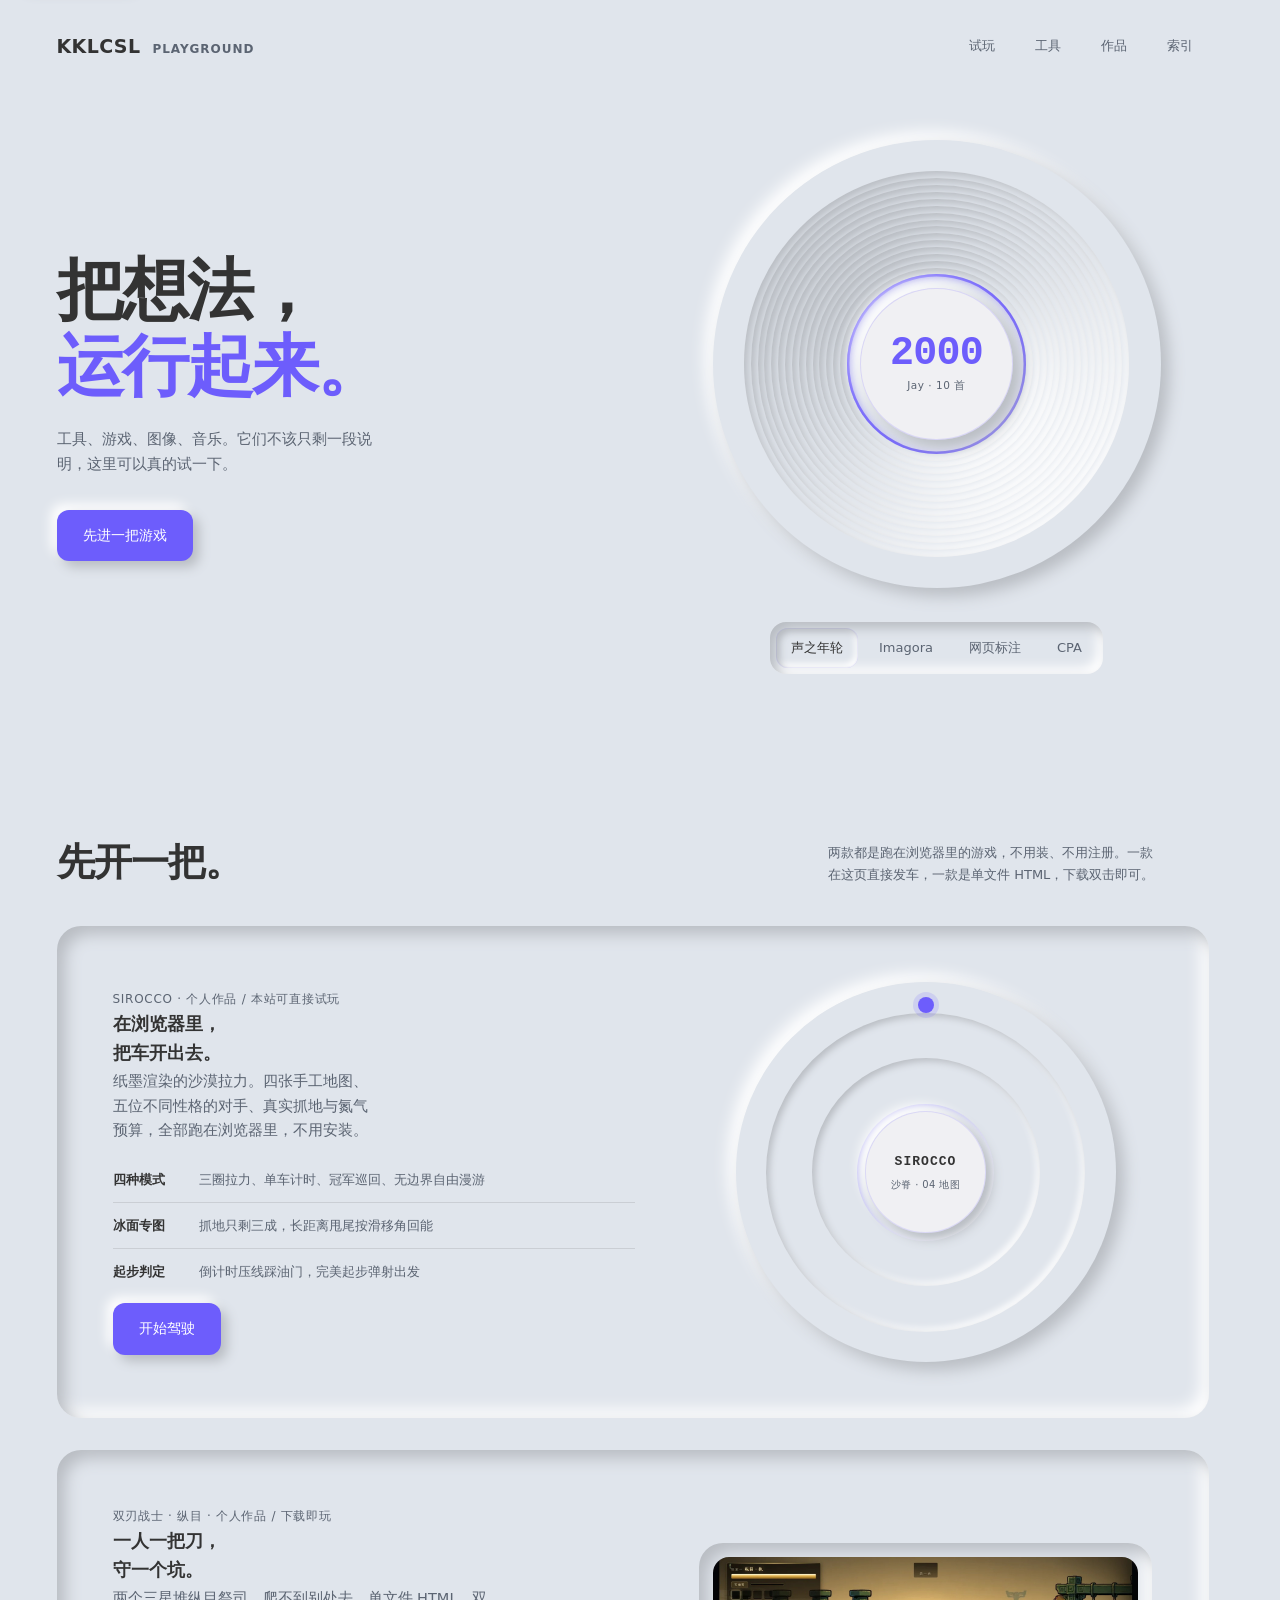
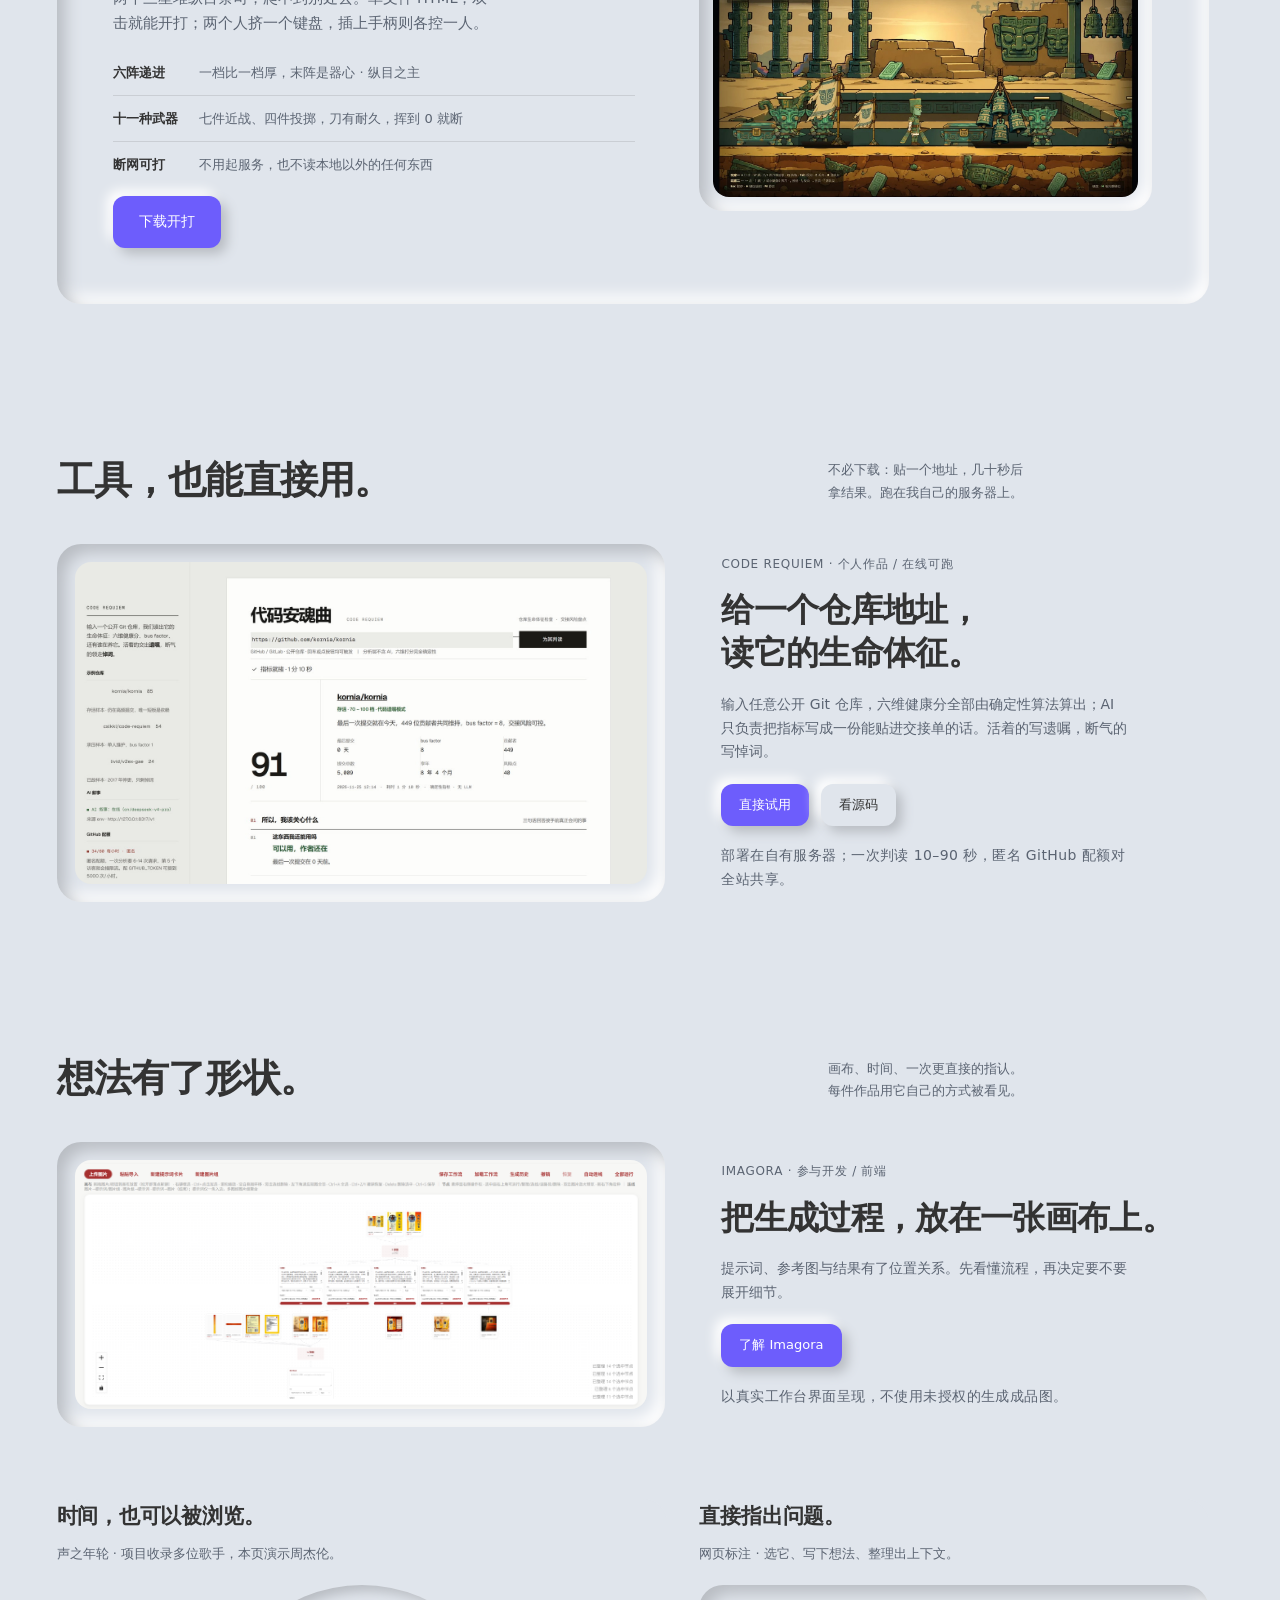
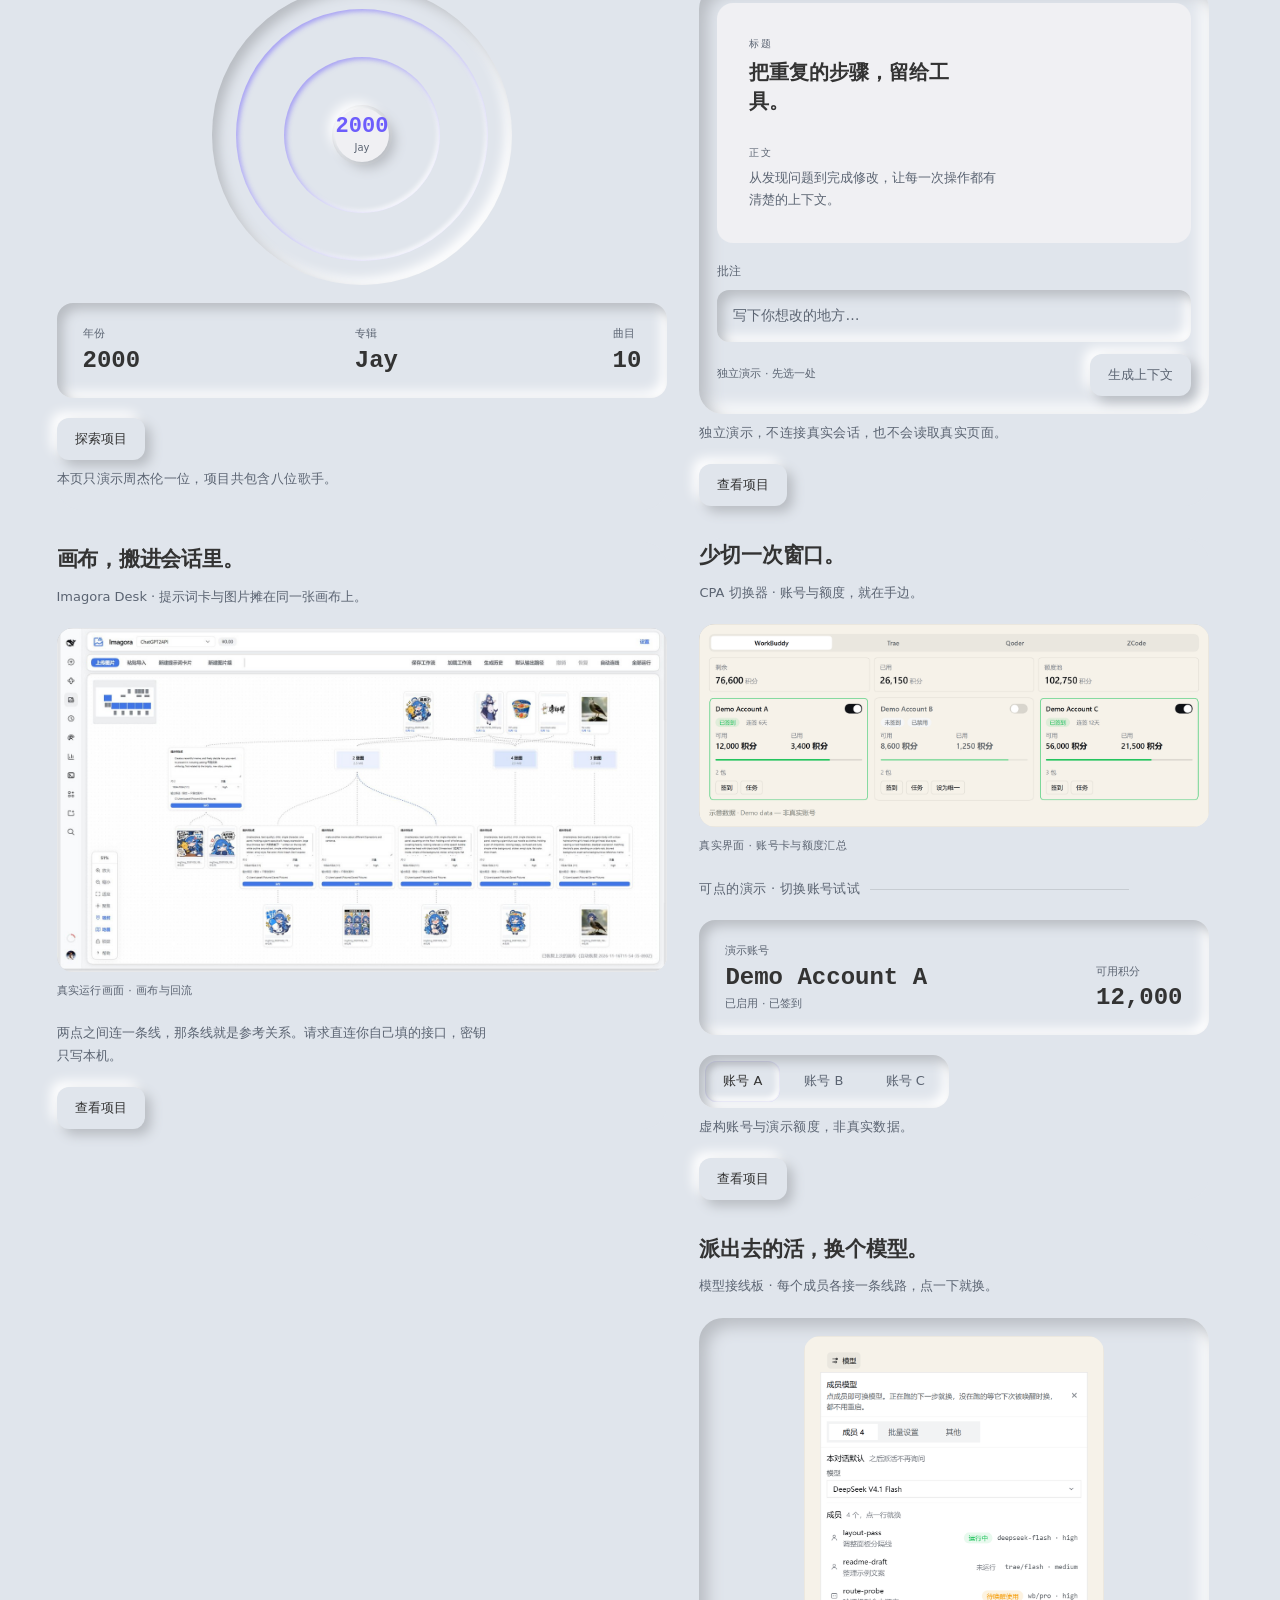
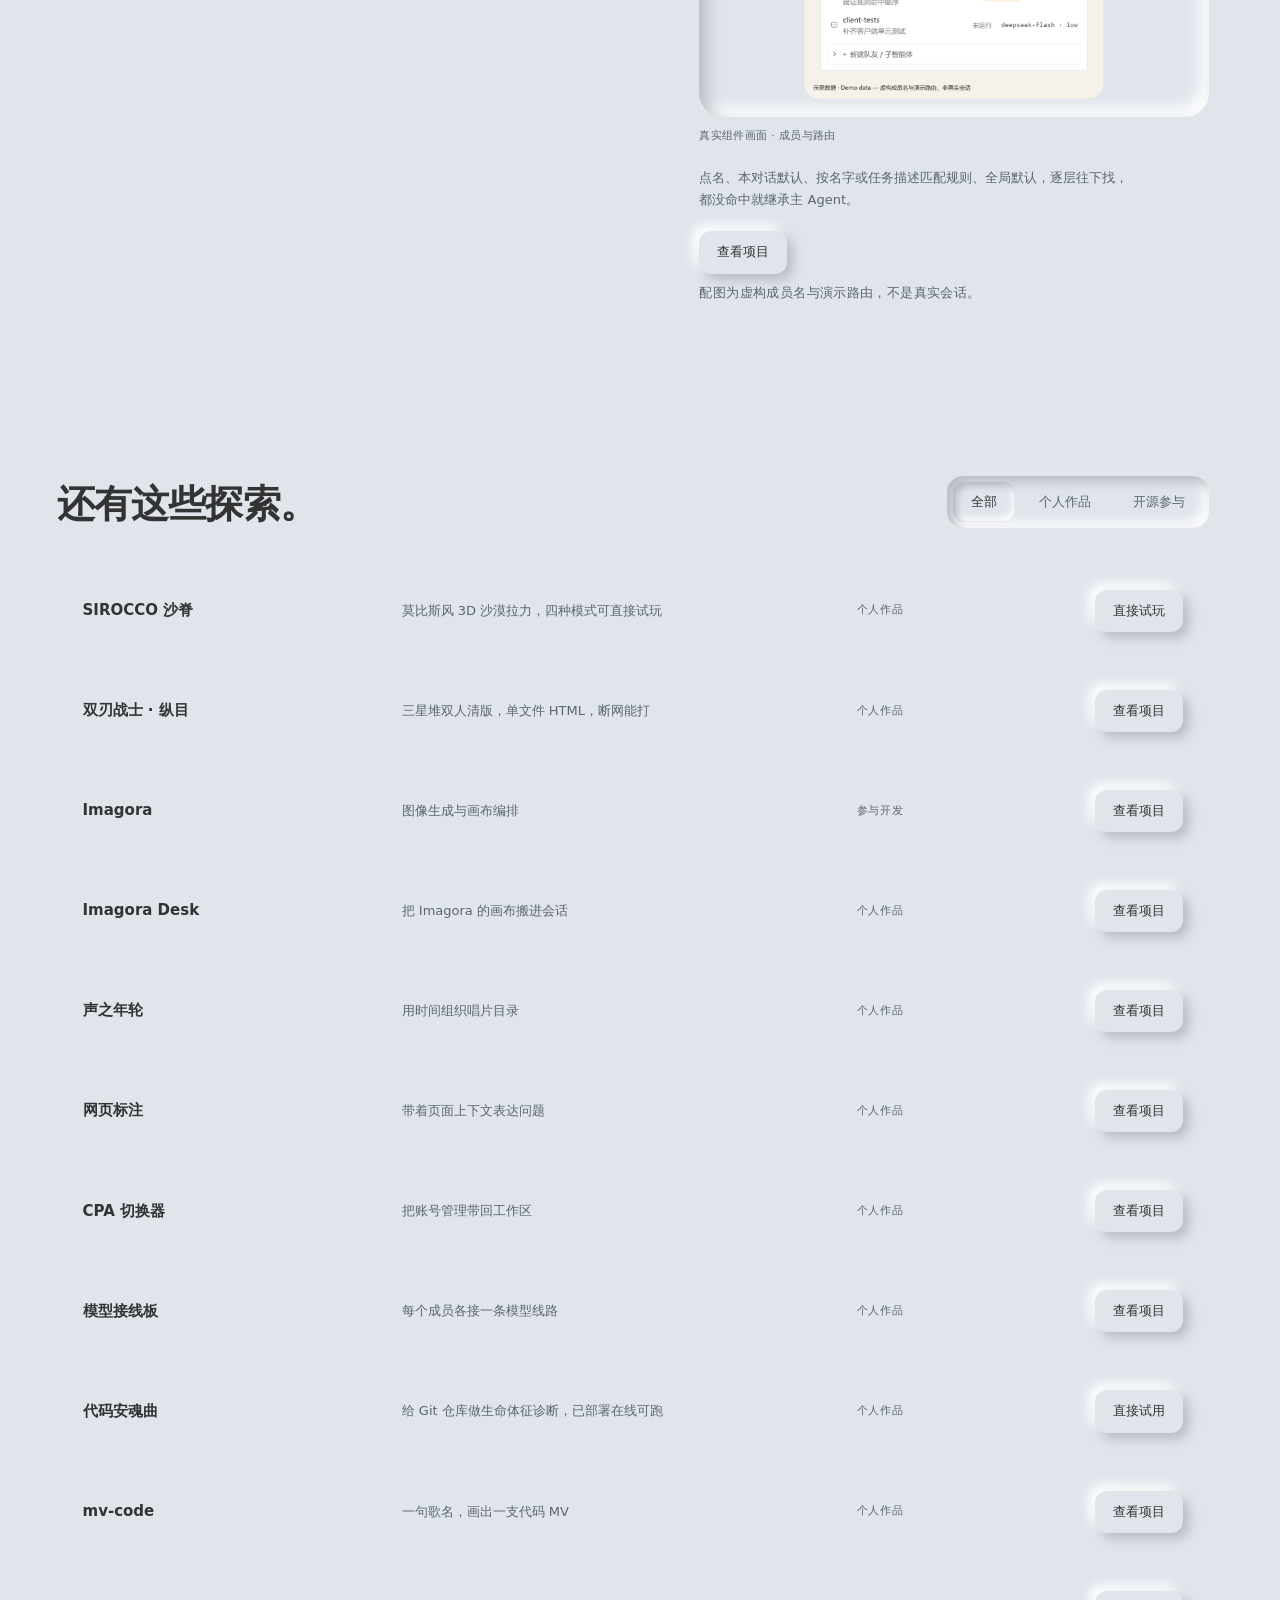
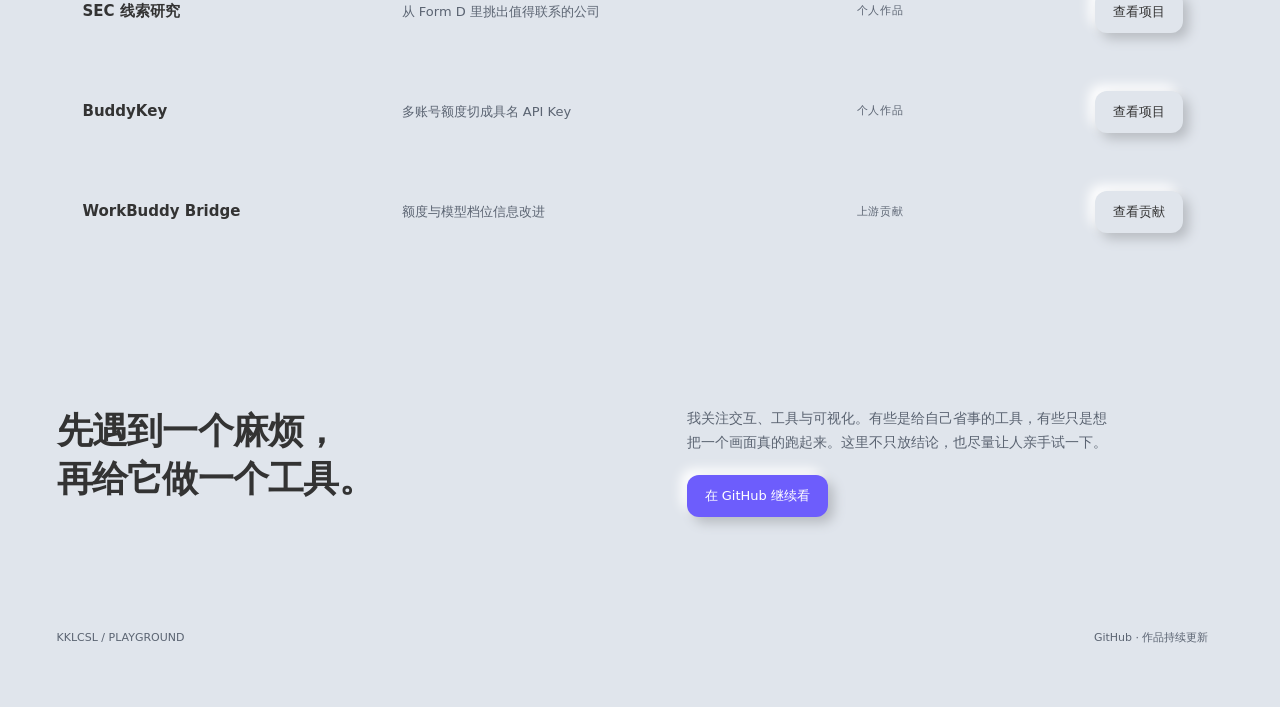
==== commit 271aac0d: "fix(site): take down AZIMUT and ARGUS-IX Neither belongs on a personal site: AZIMUT is not my game, " ====
--- a/index.html
+++ b/index.html
@@ -4,14 +4,14 @@
 <meta charset="utf-8">
 <meta name="viewport" content="width=device-width, initial-scale=1">
 <title>KKLCSL · 把想法，运行起来。</title>
-<meta name="description" content="KKLCSL 的作品现场：三款可以直接开一把的浏览器游戏，以及 Imagora、ARGUS-IX 星舰剖析、声之年轮、网页标注与 CPA 切换器。">
+<meta name="description" content="KKLCSL 的作品现场：可以直接开一把的浏览器游戏，在线可跑的代码安魂曲，以及 Imagora、声之年轮、网页标注与 CPA 切换器。">
 <link rel="canonical" href="https://toolboxonline.online/">
 <meta name="theme-color" content="#e0e5ec">
 <link rel="icon" href="favicon.svg" type="image/svg+xml">
 <meta property="og:type" content="website">
 <meta property="og:url" content="https://toolboxonline.online/">
 <meta property="og:title" content="KKLCSL · 把想法，运行起来。">
-<meta property="og:description" content="三款可以直接开一把的浏览器游戏，以及 Imagora、ARGUS-IX 星舰剖析、声之年轮、网页标注与 CPA 切换器。">
+<meta property="og:description" content="可以直接开一把的浏览器游戏，在线可跑的代码安魂曲，以及 Imagora、声之年轮、网页标注与 CPA 切换器。">
 <meta property="og:image" content="https://toolboxonline.online/assets/sirocco.jpg">
 <meta name="twitter:card" content="summary_large_image">
 <link rel="stylesheet" href="css/site.css">
@@ -48,7 +48,6 @@
         <div class="stage-meta">
           <div class="segment" role="group" aria-label="切换首屏项目">
             <button type="button" aria-pressed="true" data-k="rings">声之年轮</button>
-            <button type="button" aria-pressed="false" data-k="starship">星舰</button>
             <button type="button" aria-pressed="false" data-k="imagora">Imagora</button>
             <button type="button" aria-pressed="false" data-k="annotator">网页标注</button>
             <button type="button" aria-pressed="false" data-k="cpa">CPA</button>
@@ -61,7 +60,7 @@
     <section id="play" aria-labelledby="play-title">
       <div class="head">
         <h2 id="play-title">先开一把。</h2>
-        <p>三款都是跑在浏览器里的游戏，不用装、不用注册。前两款点开就玩，第三款是单文件 HTML，下载双击即可。</p>
+        <p>两款都是跑在浏览器里的游戏，不用装、不用注册。一款在这页直接发车，一款是单文件 HTML，下载双击即可。</p>
       </div>
 
       <div class="play">
@@ -92,50 +91,30 @@
         </div>
       </div>
 
-      <div class="play-more">
-
-        <article class="panel panel--flat" aria-labelledby="azimut-title">
-          <h3 id="azimut-title">在太阳落下去之前，飞过去。</h3>
-          <p>AZIMUT 风境 · 一架滑翔机，一条被风写的航路。</p>
-
-          <figure class="shot">
-            <button class="screen shot__zoom" type="button"
-                    data-zoom="assets/azimut.jpg"
-                    data-zoom-alt="AZIMUT 的飞行画面：滑翔机掠过沙丘与遗迹，右侧是手绘感的风境笔记，标着光门、晶体与岩体的得分"
-                    aria-label="放大查看 AZIMUT 的飞行画面">
-              <img src="assets/azimut.jpg" alt="AZIMUT 的飞行画面：滑翔机掠过沙丘与遗迹，右侧是手绘感的风境笔记" loading="lazy" decoding="async">
-            </button>
-            <figcaption>真实运行画面 · 沙丘、遗迹与漂浮群岛</figcaption>
-          </figure>
-
-          <p>自由探索或复航校准，两套记录分开记；机关按船坞、升流井、风拱分成九类二十处，地图本身是一串可以自己重敲的种子。</p>
-
+      <div class="play play--single">
+        <div class="play__copy">
+          <div class="roleline">双刃战士 · 纵目 · 个人作品 / 下载即玩</div>
+          <h3>一人一把刀，<br>守一个坑。</h3>
+          <p>两个三星堆纵目祭司，爬不到别处去。单文件 HTML，双击就能开打；两个人挤一个键盘，插上手柄则各控一人。</p>
+          <ul class="play__list">
+            <li><b>六阵递进</b>一档比一档厚，末阵是器心 · 纵目之主</li>
+            <li><b>十一种武器</b>七件近战、四件投掷，刀有耐久，挥到 0 就断</li>
+            <li><b>断网可打</b>不用起服务，也不读本地以外的任何东西</li>
+          </ul>
           <div class="rowbtns">
-            <a class="btn btn--sm btn--primary" href="https://zlzayn.site/azimut" target="_blank" rel="noopener">去飞一圈</a>
-          </div>
-        </article>
-
-        <article class="panel panel--flat" aria-labelledby="zongmu-title">
-          <h3 id="zongmu-title">一人一把刀，守一个坑。</h3>
-          <p>双刃战士 · 纵目 · 三星堆青铜面具下的双人清版。</p>
-
-          <figure class="shot">
-            <button class="screen shot__zoom" type="button"
+            <a class="btn btn--primary" href="https://github.com/cslkkl/double-blade-zongmu" target="_blank" rel="noopener">下载开打</a>
+          </div>
+        </div>
+        <div class="play__stage">
+          <div class="screen">
+            <button class="screen__zoom" type="button"
                     data-zoom="assets/zongmu.jpg"
                     data-zoom-alt="纵目的第一阵：两个青铜纵目祭司站在祭祀坑里，坑后平台上挂着青铜钟与铜鼓，左侧是血条与武器耐久"
                     aria-label="放大查看纵目的第一阵画面">
               <img src="assets/zongmu.jpg" alt="纵目的第一阵：两个青铜纵目祭司站在祭祀坑里，坑后平台上挂着青铜钟与铜鼓" loading="lazy" decoding="async">
             </button>
-            <figcaption>真实运行画面 · 第一阵</figcaption>
-          </figure>
-
-          <p>单文件 HTML，双击就能开打；两个人挤一个键盘，插上手柄则各控一人。刀会断，断了先空手，得走过去再捡一把。</p>
-
-          <div class="rowbtns">
-            <a class="btn btn--sm btn--primary" href="https://github.com/cslkkl/double-blade-zongmu" target="_blank" rel="noopener">下载开打</a>
-          </div>
-        </article>
-
+          </div>
+        </div>
       </div>
     </section>
 
@@ -227,29 +206,6 @@
               <a class="btn btn--sm" href="https://github.com/cslkkl/discography-showcase" target="_blank" rel="noopener">探索项目</a>
             </div>
             <p class="declaration">本页只演示周杰伦一位，项目共包含八位歌手。</p>
-          </div>
-
-          <!-- ARGUS-IX 星舰剖析 -->
-          <div class="panel panel--flat" aria-labelledby="starship-title">
-            <h3 id="starship-title">把一艘船，拆开看。</h3>
-            <p>ARGUS-IX · 深空战术巡洋舰，十三个部件。</p>
-
-            <figure class="shot">
-              <button class="screen shot__zoom" type="button"
-                      data-zoom="assets/starship.jpg"
-                      data-zoom-alt="ARGUS-IX 的剖析状态：十三个部件沿各自的轴向分离，每个部件都带引线与标签，左侧是部件清单与剖析系数"
-                      aria-label="放大查看 ARGUS-IX 的剖析状态">
-                <img src="assets/starship.jpg" alt="ARGUS-IX 的剖析状态：十三个部件沿各自的轴向分离，每个部件都带引线与标签" loading="lazy" decoding="async">
-              </button>
-              <figcaption>真实运行画面 · 剖析完成</figcaption>
-            </figure>
-
-            <p>没有任何模型文件。装甲是圆角截面沿轴放样算出来的，翼型沿展向放样，尾焰是跑在 GPU 上的湍流噪声。</p>
-
-            <div class="rowbtns">
-              <a class="btn btn--sm" href="https://github.com/cslkkl/starship-anatomy" target="_blank" rel="noopener">查看项目</a>
-            </div>
-            <p class="declaration">three.js 程序化建模，零构建、全离线；手势控制需授权摄像头。</p>
           </div>
 
           <!-- Imagora Desk -->
--- a/css/site.css
+++ b/css/site.css
@@ -678,32 +678,20 @@
 /* 圆心放得下的短标签：不允许在词中间断行，否则「地图」会被拆成两行 */
 .track__core span { font-size: 10px; color: var(--muted); letter-spacing: 0.04em; white-space: nowrap; }
 
-/* 试玩区第二排：两款外部游戏，与首块同宽同距。
-   基础规则必须写在下面那组媒体查询之前，否则 900px 以下的单列会被覆盖回去。 */
-.play-more {
-  display: grid;
-  grid-template-columns: 1fr 1fr;
-  gap: 32px;
-  margin-top: 32px;
-}
-/* 卡片改成纵向 flex：按钮靠 margin-top:auto 沉到卡片底部，
-   两张卡文字长短不同也能对齐。 */
-.play-more .panel { display: flex; flex-direction: column; }
-/* 中文不能用 ch 量行宽——ch 是「0」的宽度，40ch 只有 260px，
-   一句二十来字的话会被硬拆成两行。这里放开到整卡宽。 */
-.play-more .panel > p { max-width: none; }
-.play-more .rowbtns { margin-top: auto; padding-top: 20px; }
-
 @media (max-width: 900px) {
   .play { grid-template-columns: 1fr; gap: 36px; padding: 32px; }
   .play__stage { order: -1; }
   .track { width: min(100%, 280px); }
-  .play-more { grid-template-columns: 1fr; gap: 28px; }
 }
 @media (max-width: 760px) {
   .play { padding: 26px 22px; }
   .play__list li { grid-template-columns: 1fr; gap: 4px; }
 }
+
+/* 第二块试玩：左文右图，与首块同样式，只把刻度盘换成真实画面。
+   两块之间拉开距离，读起来是两个小节而不是一个。 */
+.play--single { margin-top: 32px; }
+.play--single .play__stage .screen { width: 100%; padding: 14px; }
 
 /* 竖版截图（模型接线板）：整张收窄居中，不裁切、不撑高。
    300px 是由两列配平定出来的：再宽右列会比左列高出百余像素。 */
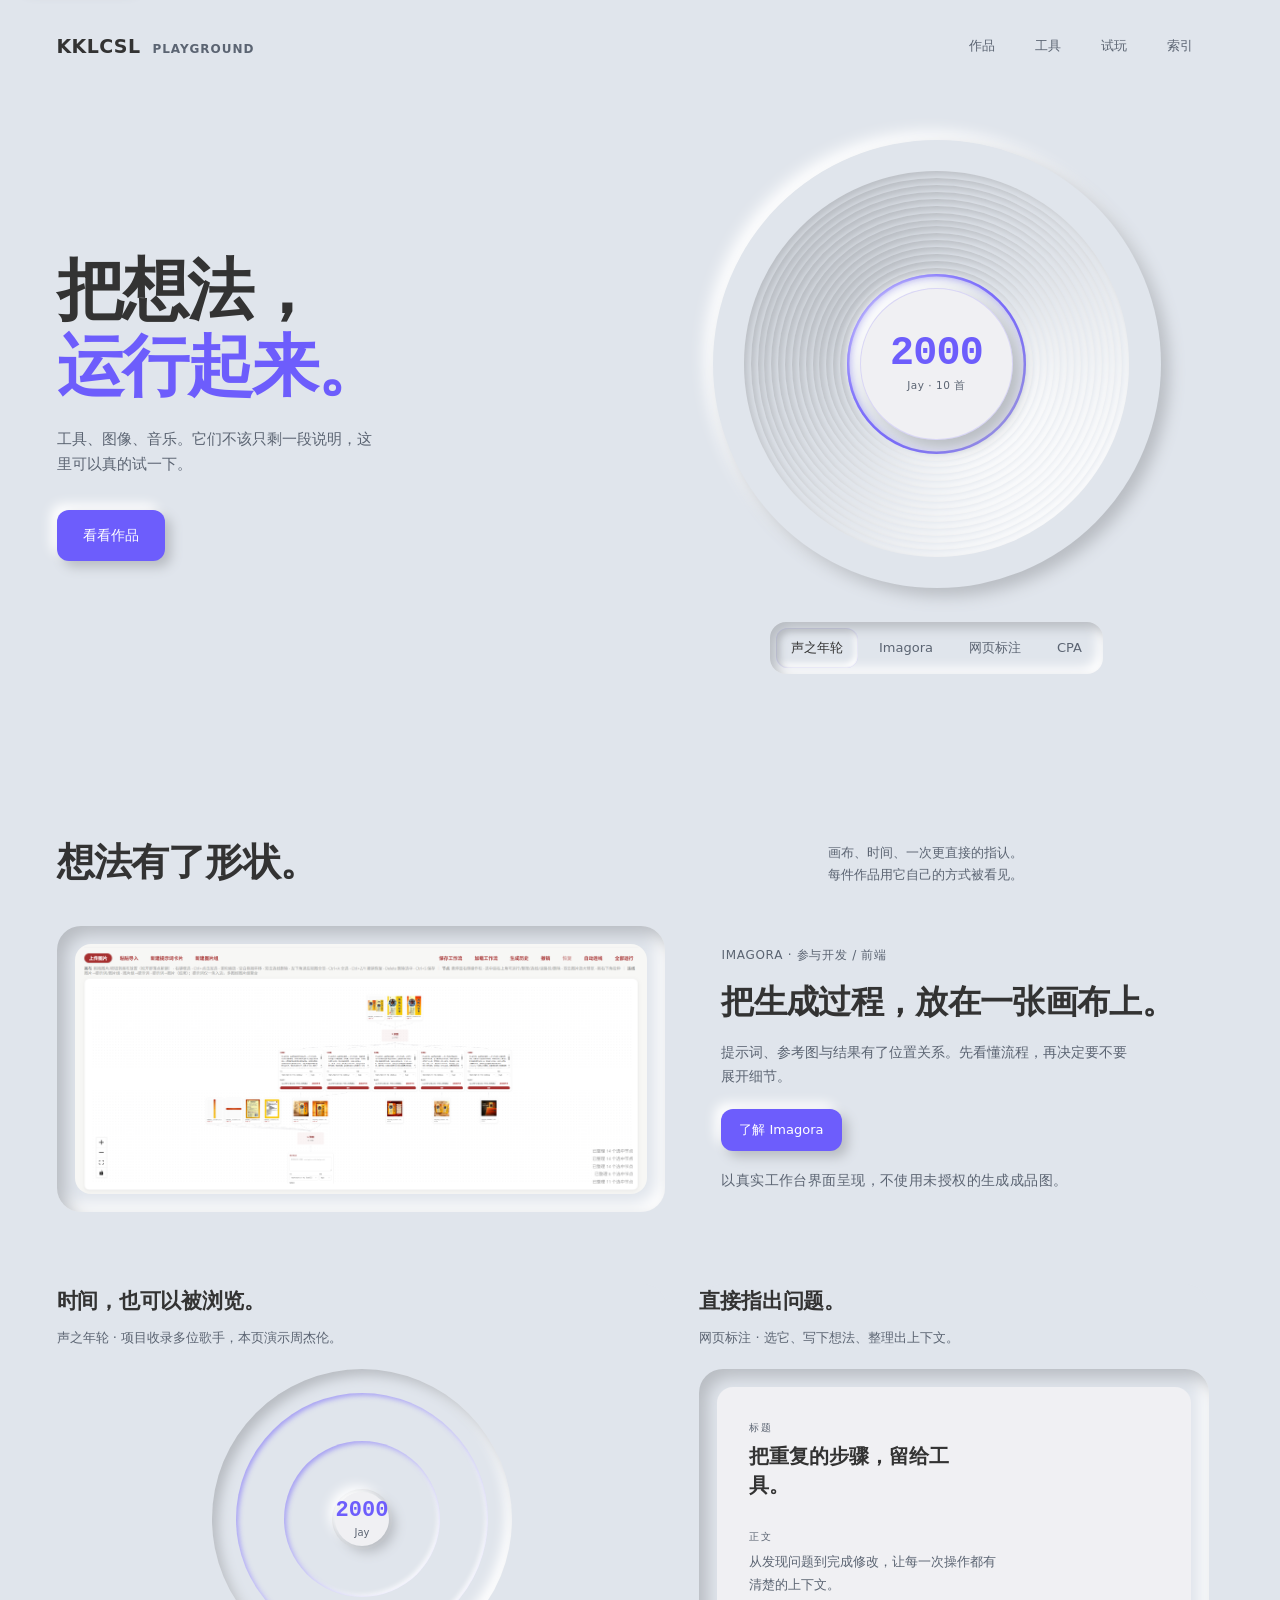
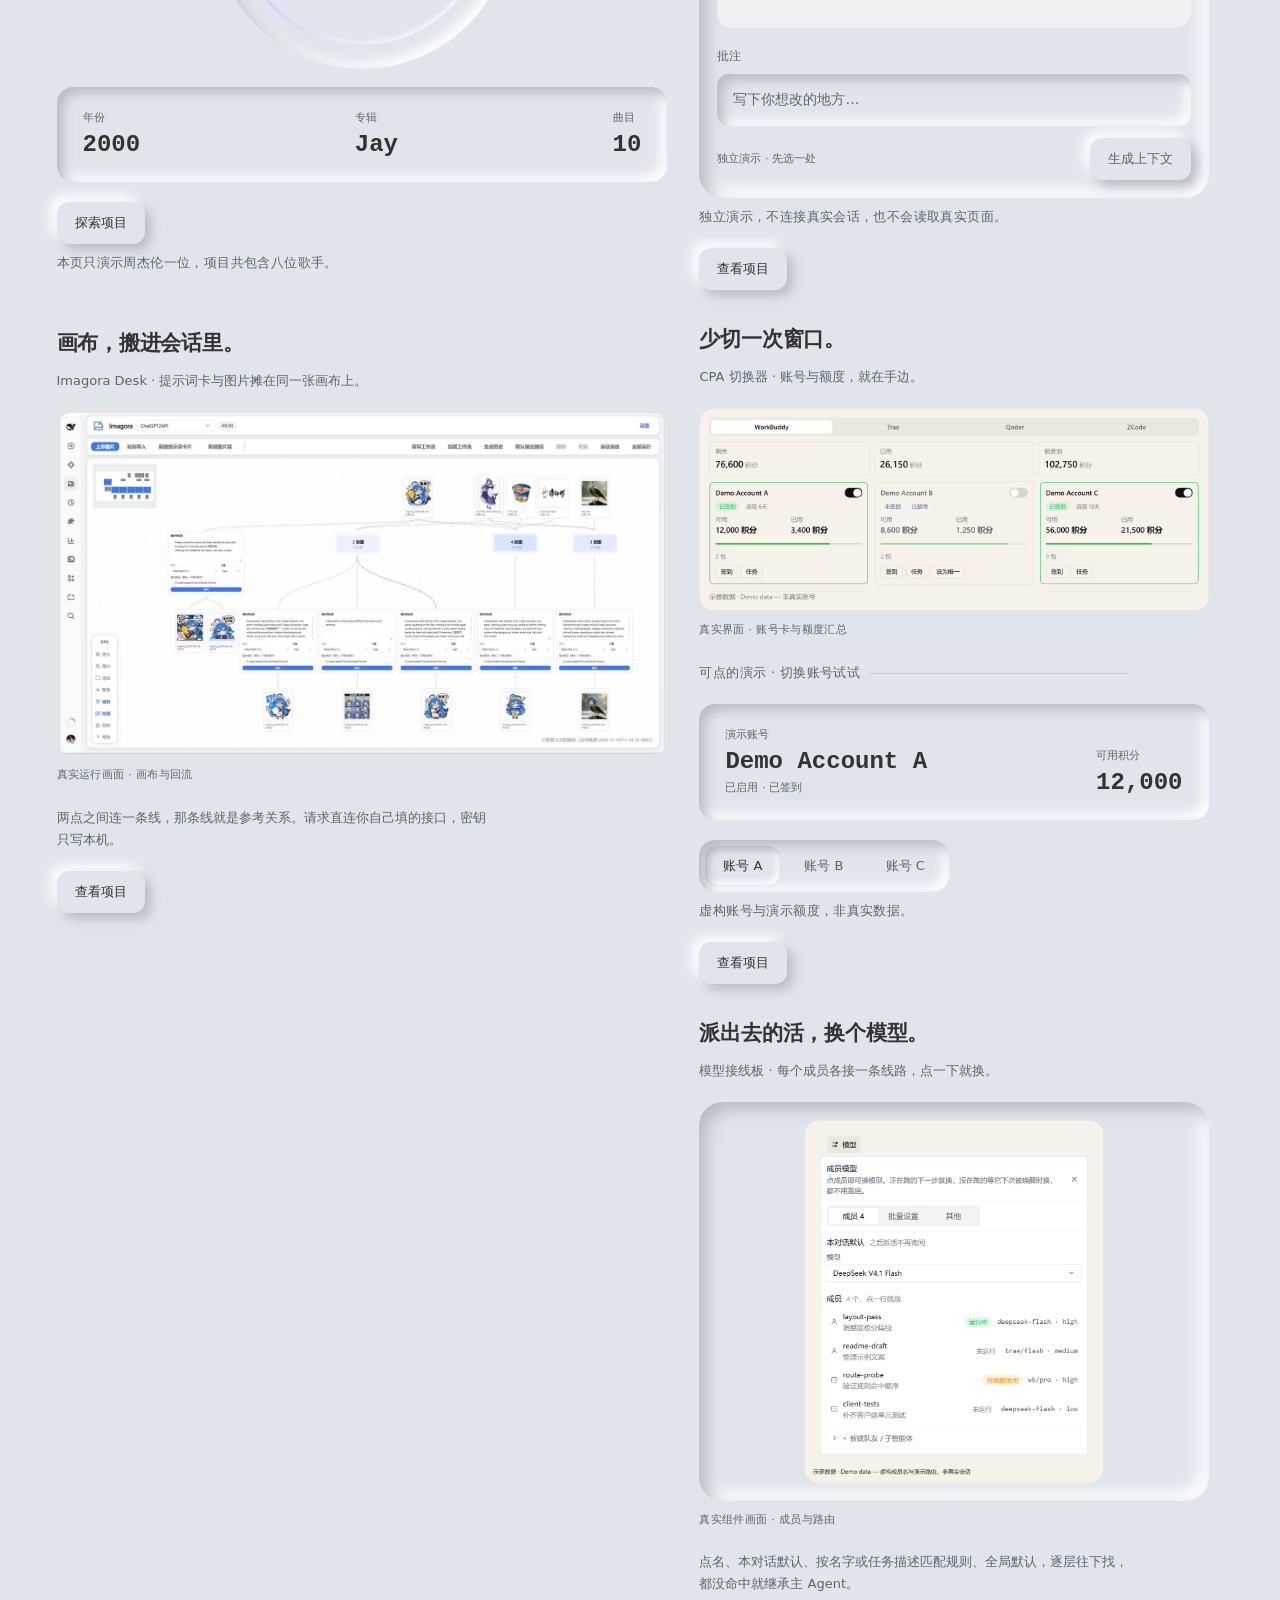
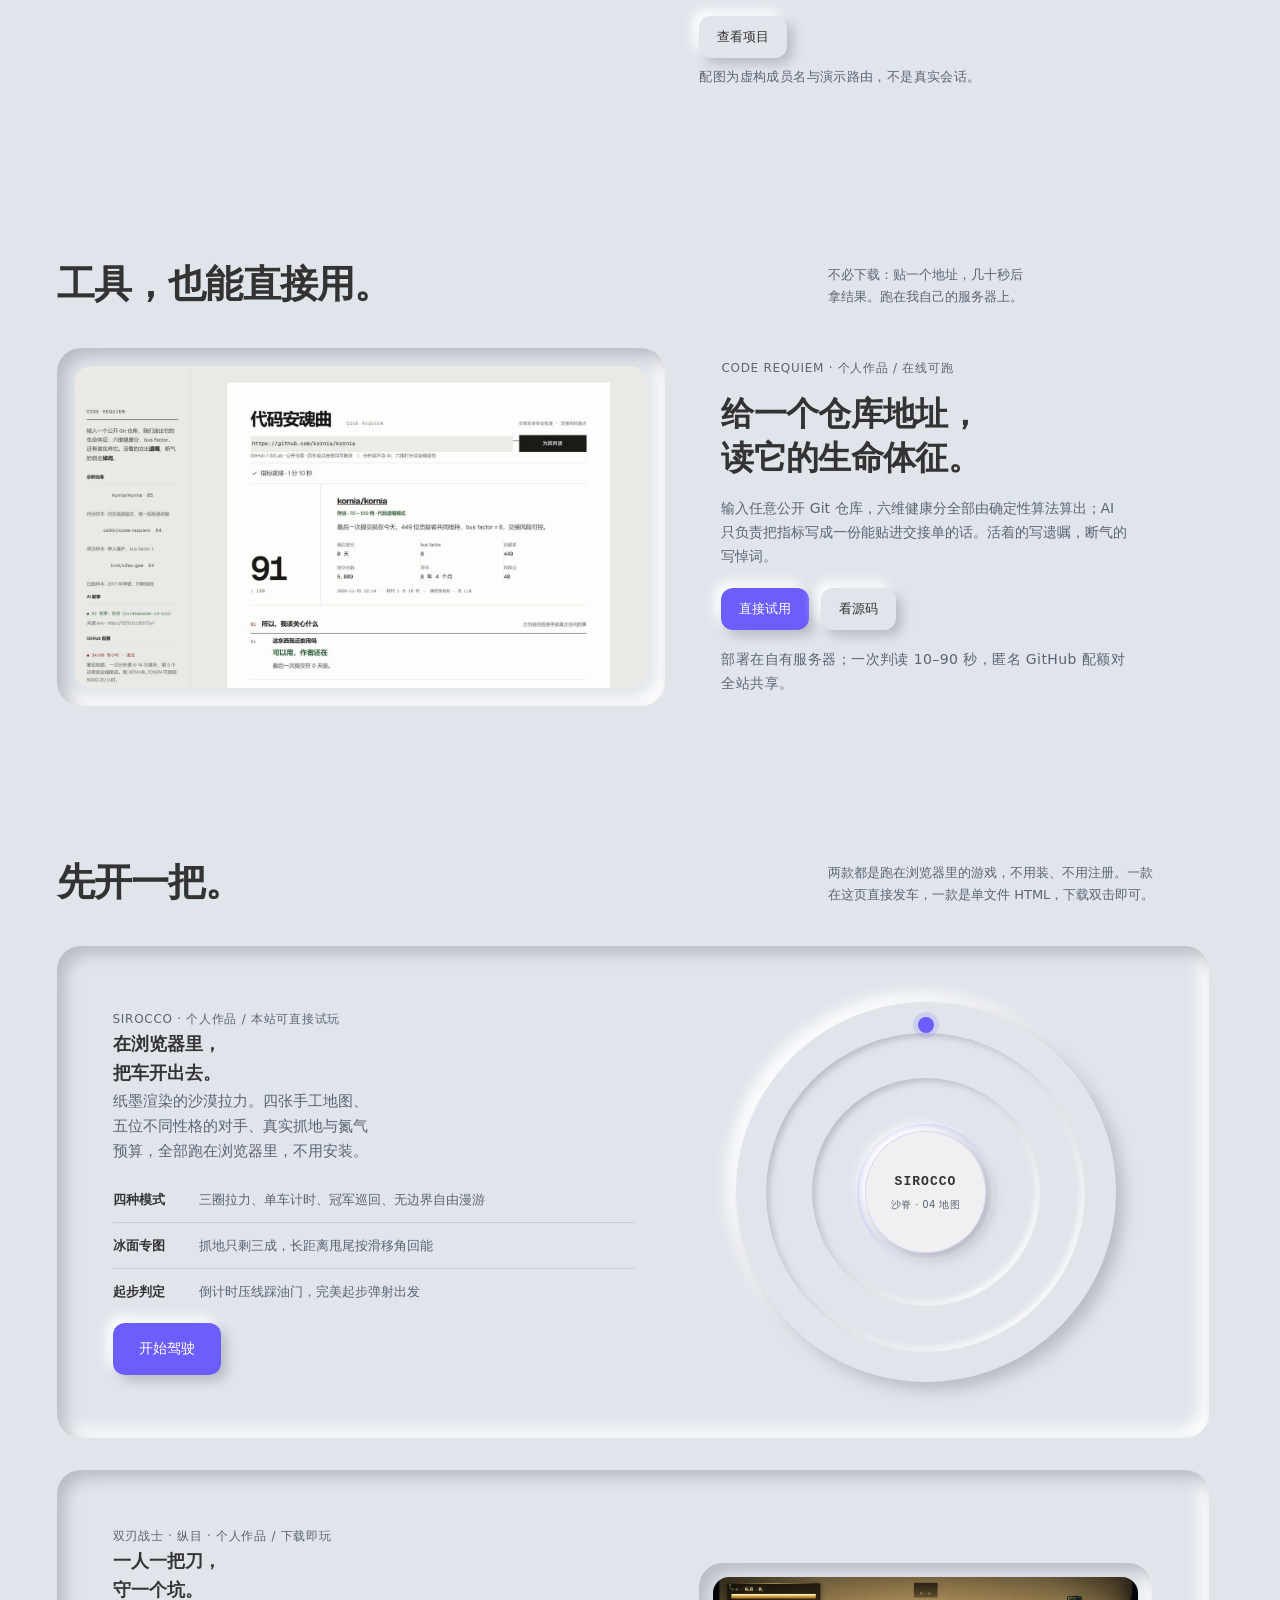
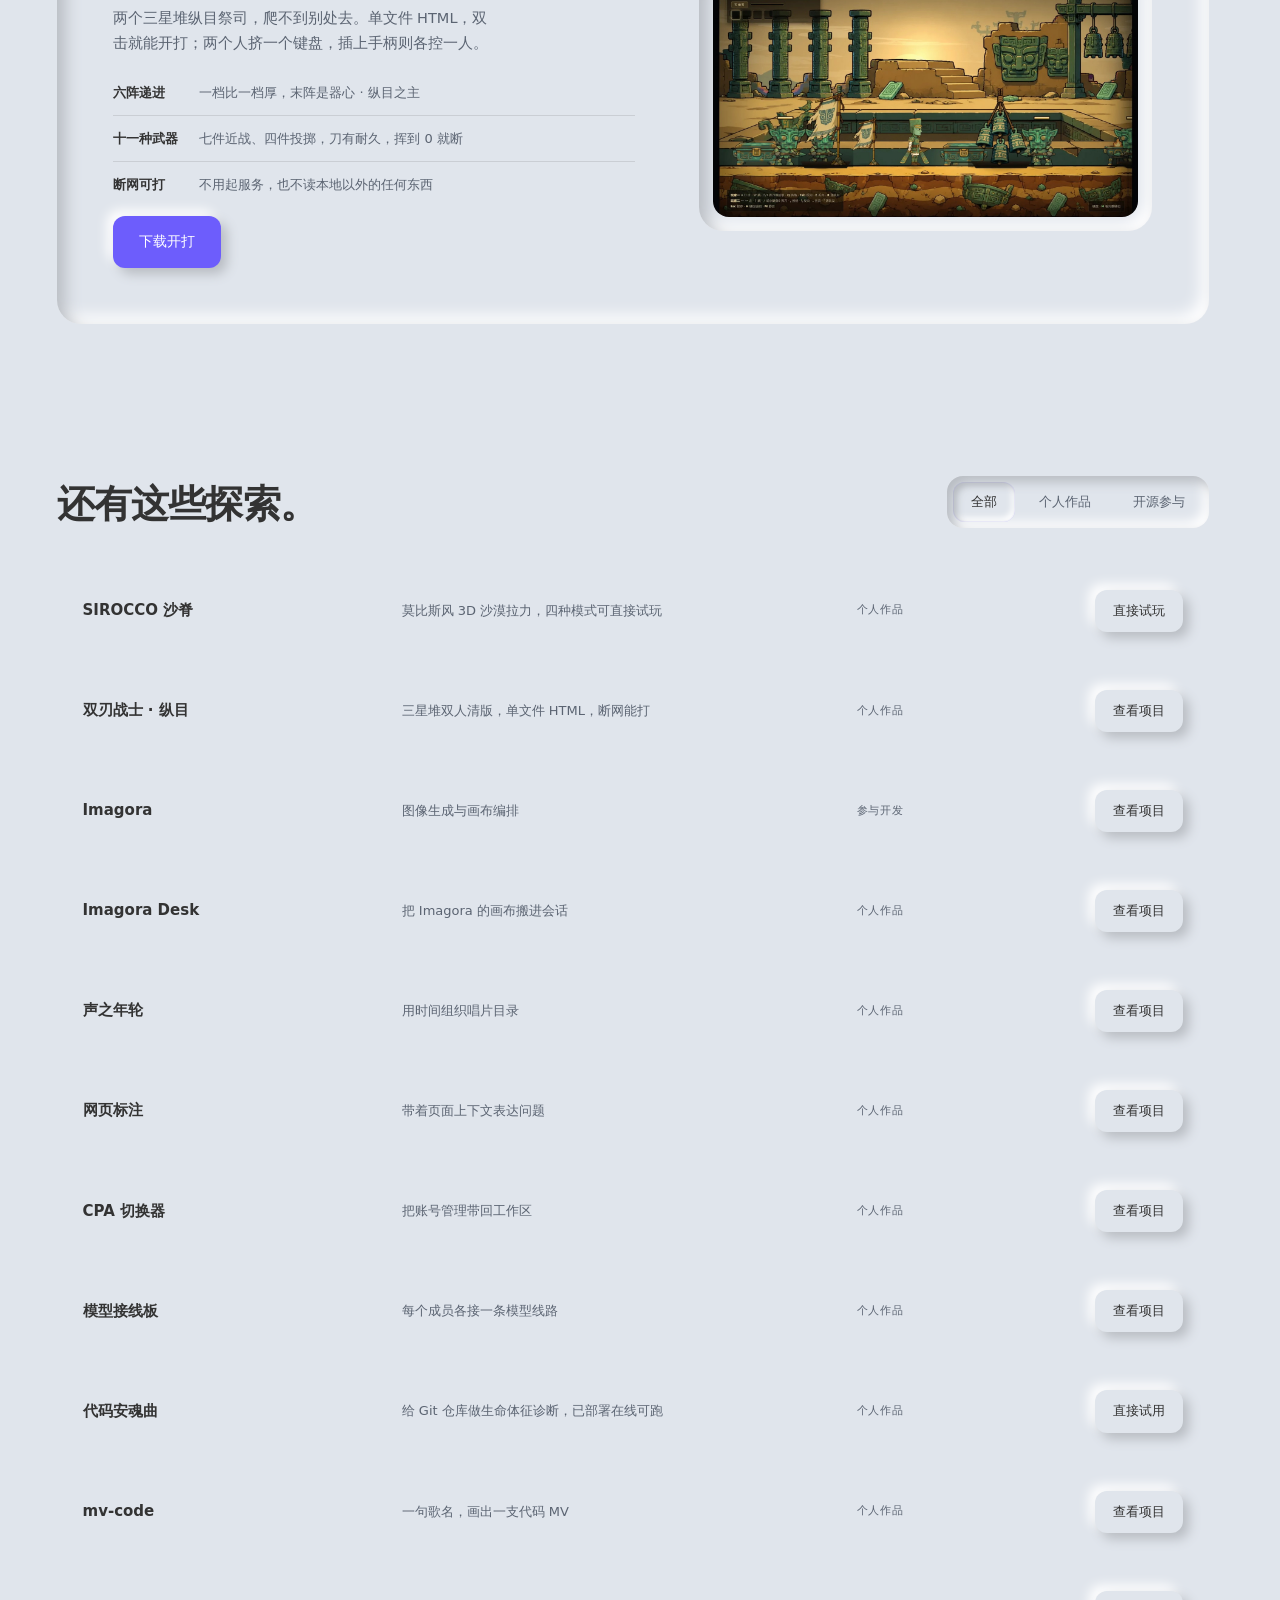
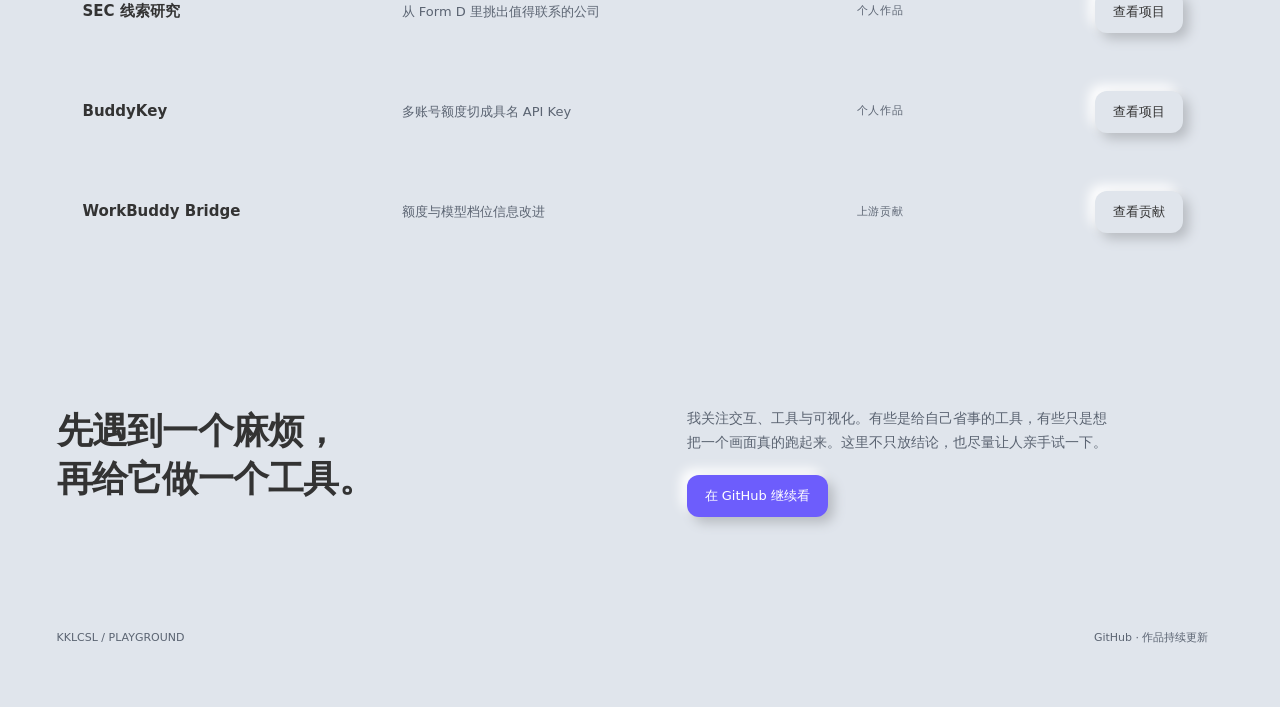
==== commit bef6112a: "feat(site): lead with the work, not the games Opening the page used to land on the playable games. T" ====
--- a/index.html
+++ b/index.html
@@ -23,9 +23,9 @@
   <nav aria-label="主导航">
     <div class="brand">KKLCSL<em>PLAYGROUND</em></div>
     <div class="navlinks">
+      <a href="#work">作品</a>
+      <a href="#tools">工具</a>
       <a href="#play">试玩</a>
-      <a href="#tools">工具</a>
-      <a href="#work">作品</a>
       <a href="#index">索引</a>
     </div>
   </nav>
@@ -36,8 +36,8 @@
     <header class="hero">
       <div>
         <h1>把想法，<b>运行起来。</b></h1>
-        <p>工具、游戏、图像、音乐。它们不该只剩一段说明，这里可以真的试一下。</p>
-        <a class="btn btn--primary" href="#play">先进一把游戏</a>
+        <p>工具、图像、音乐。它们不该只剩一段说明，这里可以真的试一下。</p>
+        <a class="btn btn--primary" href="#work">看看作品</a>
       </div>
 
       <div>
@@ -55,6 +55,239 @@
         </div>
       </div>
     </header>
+
+    <!-- ================= 作品 ================= -->
+    <section id="work" aria-labelledby="work-title">
+      <div class="head">
+        <h2 id="work-title">想法有了形状。</h2>
+        <p>画布、时间、一次更直接的指认。每件作品用它自己的方式被看见。</p>
+      </div>
+
+      <article class="imagora">
+        <div class="screen">
+          <button class="screen__zoom" type="button"
+                  data-zoom="assets/imagora-main.png"
+                  data-zoom-alt="Imagora 的无限画布：提示词卡片、图片组与连线"
+                  aria-label="放大查看 Imagora 的无限画布">
+            <img src="assets/imagora-main.png" alt="Imagora 无限画布真实界面：提示词卡片、图片组与连线">
+          </button>
+        </div>
+        <div class="copy">
+          <div class="roleline">IMAGORA · 参与开发 / 前端</div>
+          <h3>把生成过程，放在一张画布上。</h3>
+          <p>提示词、参考图与结果有了位置关系。先看懂流程，再决定要不要展开细节。</p>
+          <div class="rowbtns">
+            <a class="btn btn--sm btn--primary" href="https://github.com/Cogniform/imagora" target="_blank" rel="noopener">了解 Imagora</a>
+          </div>
+          <p class="declaration">以真实工作台界面呈现，不使用未授权的生成成品图。</p>
+        </div>
+      </article>
+
+      <div class="works">
+
+        <div class="stack">
+
+          <!-- 声之年轮 -->
+          <div class="panel panel--flat" aria-labelledby="music-title">
+            <h3 id="music-title">时间，也可以被浏览。</h3>
+            <p>声之年轮 · 项目收录多位歌手，本页演示周杰伦。</p>
+
+            <div class="minidial" data-minidial role="group" aria-label="年轮：相邻年份的凹槽，可点选">
+              <!-- 由 JS 渲染三条真实年份凹槽 -->
+            </div>
+
+            <div class="readout">
+              <div>
+                <small>年份</small>
+                <strong data-mini-year>2000</strong>
+              </div>
+              <div>
+                <small>专辑</small>
+                <strong data-mini-album>Jay</strong>
+              </div>
+              <div>
+                <small>曲目</small>
+                <strong data-mini-tracks>10</strong>
+              </div>
+            </div>
+
+            <div class="rowbtns">
+              <a class="btn btn--sm" href="https://github.com/cslkkl/discography-showcase" target="_blank" rel="noopener">探索项目</a>
+            </div>
+            <p class="declaration">本页只演示周杰伦一位，项目共包含八位歌手。</p>
+          </div>
+
+          <!-- Imagora Desk -->
+          <div class="panel panel--flat" aria-labelledby="desk-title">
+            <h3 id="desk-title">画布，搬进会话里。</h3>
+            <p>Imagora Desk · 提示词卡与图片摊在同一张画布上。</p>
+
+            <figure class="shot">
+              <button class="screen shot__zoom" type="button"
+                      data-zoom="assets/imagora-desk.jpg"
+                      data-zoom-alt="DSH 里的无限画布：上方是提示词卡与它们引用的图片，跑完的结果回流成下面的新节点，节点之间用虚线连成参考关系"
+                      aria-label="放大查看 Imagora Desk 的画布">
+                <img src="assets/imagora-desk.jpg" alt="DSH 里的无限画布：提示词卡与引用的图片在上，跑完的结果回流成下面的新节点" loading="lazy" decoding="async">
+              </button>
+              <figcaption>真实运行画面 · 画布与回流</figcaption>
+            </figure>
+
+            <p>两点之间连一条线，那条线就是参考关系。请求直连你自己填的接口，密钥只写本机。</p>
+
+            <div class="rowbtns">
+              <a class="btn btn--sm" href="https://github.com/cslkkl/dsh-imagora-desk" target="_blank" rel="noopener">查看项目</a>
+            </div>
+          </div>
+
+        </div>
+
+        <div class="stack">
+
+          <!-- 网页标注 -->
+          <div class="panel panel--flat" data-annot aria-labelledby="annot-title">
+            <h3 id="annot-title">直接指出问题。</h3>
+            <p>网页标注 · 选它、写下想法、整理出上下文。</p>
+
+            <div class="screen">
+              <div class="page">
+                <button class="page__target" type="button" data-target="title">
+                  <span class="page__label">标题</span>
+                  <span class="page__text page__text--title" data-target-title>把重复的步骤，留给工具。</span>
+                </button>
+                <button class="page__target" type="button" data-target="body">
+                  <span class="page__label">正文</span>
+                  <span class="page__text" data-target-body>从发现问题到完成修改，让每一次操作都有清楚的上下文。</span>
+                </button>
+                <div class="note note--comment" data-comment hidden><span data-comment-text></span></div>
+              </div>
+
+              <div class="compose">
+                <label class="compose__label" for="comment-input">批注</label>
+                <input class="field" id="comment-input" type="text" data-comment-input
+                       placeholder="写下你想改的地方…" autocomplete="off">
+                <div class="compose__row">
+                  <span class="spec-hint" data-annot-hint>独立演示 · 先选一处</span>
+                  <button class="btn btn--sm btn--primary" type="button" data-build disabled>生成上下文</button>
+                </div>
+              </div>
+            </div>
+
+            <div class="note note--result" data-context-result hidden>
+              <div class="note__head">生成结果 · 仅本地文本</div>
+              <dl class="note__fields">
+                <dt>目标</dt><dd data-out-target>—</dd>
+                <dt>批注</dt><dd data-out-comment>—</dd>
+                <dt>结构化</dt><dd><pre class="note__code" data-out-json>—</pre></dd>
+              </dl>
+            </div>
+
+            <p class="declaration">独立演示，不连接真实会话，也不会读取真实页面。</p>
+
+            <div class="rowbtns">
+              <a class="btn btn--sm" href="https://github.com/cslkkl/dsh-web-annotator" target="_blank" rel="noopener">查看项目</a>
+            </div>
+          </div>
+
+          <!-- CPA -->
+          <div class="panel panel--flat" data-cpa aria-labelledby="cpa-title">
+            <h3 id="cpa-title">少切一次窗口。</h3>
+            <p>CPA 切换器 · 账号与额度，就在手边。</p>
+
+            <figure class="shot">
+              <button class="screen shot__zoom" type="button"
+                      data-zoom="assets/cpa.png"
+                      data-zoom-alt="CPA 切换器真实界面：账号卡、额度与签到状态"
+                      aria-label="放大查看 CPA 切换器的真实界面">
+                <img src="assets/cpa.png" alt="CPA 切换器真实界面：账号卡、额度与签到状态" loading="lazy" decoding="async">
+              </button>
+              <figcaption>真实界面 · 账号卡与额度汇总</figcaption>
+            </figure>
+
+            <p class="demo-label">可点的演示 · 切换账号试试</p>
+            <div class="readout readout--cpa">
+              <div>
+                <small>演示账号</small>
+                <strong data-account-name>Demo Account A</strong>
+                <span class="readout__meta" data-account-status>已启用 · 已签到</span>
+              </div>
+              <div>
+                <small>可用积分</small>
+                <strong data-account-balance>12,000</strong>
+              </div>
+            </div>
+
+            <div class="rowbtns">
+              <div class="segment" role="group" aria-label="切换演示账号">
+                <button type="button" aria-pressed="true" data-account="A">账号 A</button>
+                <button type="button" aria-pressed="false" data-account="B">账号 B</button>
+                <button type="button" aria-pressed="false" data-account="C">账号 C</button>
+              </div>
+            </div>
+
+            <p class="declaration">虚构账号与演示额度，非真实数据。</p>
+
+            <div class="rowbtns">
+              <a class="btn btn--sm" href="https://github.com/cslkkl/dsh-cpa-switch" target="_blank" rel="noopener">查看项目</a>
+            </div>
+          </div>
+
+          <!-- 模型接线板 -->
+          <div class="panel panel--flat" aria-labelledby="switchboard-title">
+            <h3 id="switchboard-title">派出去的活，换个模型。</h3>
+            <p>模型接线板 · 每个成员各接一条线路，点一下就换。</p>
+
+            <figure class="shot">
+              <div class="screen screen--tall">
+                <button class="shot__zoom" type="button"
+                        data-zoom="assets/switchboard.png"
+                        data-zoom-alt="模型接线板浮层：每行一位成员的名称、职责与该成员实际使用的模型，右侧是运行状态徽标"
+                        aria-label="放大查看模型接线板的成员列表">
+                  <img src="assets/switchboard.png" alt="模型接线板浮层：每行一位成员的名称、职责与该成员实际使用的模型" loading="lazy" decoding="async">
+                </button>
+              </div>
+              <figcaption>真实组件画面 · 成员与路由</figcaption>
+            </figure>
+
+            <p>点名、本对话默认、按名字或任务描述匹配规则、全局默认，逐层往下找，都没命中就继承主 Agent。</p>
+
+            <div class="rowbtns">
+              <a class="btn btn--sm" href="https://github.com/cslkkl/dsh-switchboard" target="_blank" rel="noopener">查看项目</a>
+            </div>
+            <p class="declaration">配图为虚构成员名与演示路由，不是真实会话。</p>
+          </div>
+
+        </div>
+      </div>
+    </section>
+
+    <!-- ================= 在线工具 ================= -->
+    <section id="tools" aria-labelledby="tools-title">
+      <div class="head">
+        <h2 id="tools-title">工具，也能直接用。</h2>
+        <p>不必下载：贴一个地址，几十秒后拿结果。跑在我自己的服务器上。</p>
+      </div>
+
+      <article class="imagora">
+        <div class="screen">
+          <button class="screen__zoom" type="button"
+                  data-zoom="assets/requiem.jpg"
+                  data-zoom-alt="代码安魂曲的判读结果：Kornia 拿到 91 分，旁边是最后提交、bus factor、贡献者、提交总数、享年与风险点，下面是三句话回答"
+                  aria-label="放大查看代码安魂曲的判读结果">
+            <img src="assets/requiem.jpg" alt="代码安魂曲的判读结果：91 分，六项指标与三句回答" loading="lazy" decoding="async">
+          </button>
+        </div>
+        <div class="copy">
+          <div class="roleline">CODE REQUIEM · 个人作品 / 在线可跑</div>
+          <h3>给一个仓库地址，<br>读它的生命体征。</h3>
+          <p>输入任意公开 Git 仓库，六维健康分全部由确定性算法算出；AI 只负责把指标写成一份能贴进交接单的话。活着的写遗嘱，断气的写悼词。</p>
+          <div class="rowbtns">
+            <a class="btn btn--sm btn--primary" href="http://110.41.59.97/requiem/" target="_blank" rel="noopener">直接试用</a>
+            <a class="btn btn--sm" href="https://github.com/cslkkl/code-requiem" target="_blank" rel="noopener">看源码</a>
+          </div>
+          <p class="declaration">部署在自有服务器；一次判读 10–90 秒，匿名 GitHub 配额对全站共享。</p>
+        </div>
+      </article>
+    </section>
 
     <!-- ================= 试玩 ================= -->
     <section id="play" aria-labelledby="play-title">
@@ -118,239 +351,6 @@
       </div>
     </section>
 
-    <!-- ================= 在线工具 ================= -->
-    <section id="tools" aria-labelledby="tools-title">
-      <div class="head">
-        <h2 id="tools-title">工具，也能直接用。</h2>
-        <p>不必下载：贴一个地址，几十秒后拿结果。跑在我自己的服务器上。</p>
-      </div>
-
-      <article class="imagora">
-        <div class="screen">
-          <button class="screen__zoom" type="button"
-                  data-zoom="assets/requiem.jpg"
-                  data-zoom-alt="代码安魂曲的判读结果：Kornia 拿到 91 分，旁边是最后提交、bus factor、贡献者、提交总数、享年与风险点，下面是三句话回答"
-                  aria-label="放大查看代码安魂曲的判读结果">
-            <img src="assets/requiem.jpg" alt="代码安魂曲的判读结果：91 分，六项指标与三句回答" loading="lazy" decoding="async">
-          </button>
-        </div>
-        <div class="copy">
-          <div class="roleline">CODE REQUIEM · 个人作品 / 在线可跑</div>
-          <h3>给一个仓库地址，<br>读它的生命体征。</h3>
-          <p>输入任意公开 Git 仓库，六维健康分全部由确定性算法算出；AI 只负责把指标写成一份能贴进交接单的话。活着的写遗嘱，断气的写悼词。</p>
-          <div class="rowbtns">
-            <a class="btn btn--sm btn--primary" href="http://110.41.59.97/requiem/" target="_blank" rel="noopener">直接试用</a>
-            <a class="btn btn--sm" href="https://github.com/cslkkl/code-requiem" target="_blank" rel="noopener">看源码</a>
-          </div>
-          <p class="declaration">部署在自有服务器；一次判读 10–90 秒，匿名 GitHub 配额对全站共享。</p>
-        </div>
-      </article>
-    </section>
-
-    <!-- ================= 作品 ================= -->
-    <section id="work" aria-labelledby="work-title">
-      <div class="head">
-        <h2 id="work-title">想法有了形状。</h2>
-        <p>画布、时间、一次更直接的指认。每件作品用它自己的方式被看见。</p>
-      </div>
-
-      <article class="imagora">
-        <div class="screen">
-          <button class="screen__zoom" type="button"
-                  data-zoom="assets/imagora-main.png"
-                  data-zoom-alt="Imagora 的无限画布：提示词卡片、图片组与连线"
-                  aria-label="放大查看 Imagora 的无限画布">
-            <img src="assets/imagora-main.png" alt="Imagora 无限画布真实界面：提示词卡片、图片组与连线">
-          </button>
-        </div>
-        <div class="copy">
-          <div class="roleline">IMAGORA · 参与开发 / 前端</div>
-          <h3>把生成过程，放在一张画布上。</h3>
-          <p>提示词、参考图与结果有了位置关系。先看懂流程，再决定要不要展开细节。</p>
-          <div class="rowbtns">
-            <a class="btn btn--sm btn--primary" href="https://github.com/Cogniform/imagora" target="_blank" rel="noopener">了解 Imagora</a>
-          </div>
-          <p class="declaration">以真实工作台界面呈现，不使用未授权的生成成品图。</p>
-        </div>
-      </article>
-
-      <div class="works">
-
-        <div class="stack">
-
-          <!-- 声之年轮 -->
-          <div class="panel panel--flat" aria-labelledby="music-title">
-            <h3 id="music-title">时间，也可以被浏览。</h3>
-            <p>声之年轮 · 项目收录多位歌手，本页演示周杰伦。</p>
-
-            <div class="minidial" data-minidial role="group" aria-label="年轮：相邻年份的凹槽，可点选">
-              <!-- 由 JS 渲染三条真实年份凹槽 -->
-            </div>
-
-            <div class="readout">
-              <div>
-                <small>年份</small>
-                <strong data-mini-year>2000</strong>
-              </div>
-              <div>
-                <small>专辑</small>
-                <strong data-mini-album>Jay</strong>
-              </div>
-              <div>
-                <small>曲目</small>
-                <strong data-mini-tracks>10</strong>
-              </div>
-            </div>
-
-            <div class="rowbtns">
-              <a class="btn btn--sm" href="https://github.com/cslkkl/discography-showcase" target="_blank" rel="noopener">探索项目</a>
-            </div>
-            <p class="declaration">本页只演示周杰伦一位，项目共包含八位歌手。</p>
-          </div>
-
-          <!-- Imagora Desk -->
-          <div class="panel panel--flat" aria-labelledby="desk-title">
-            <h3 id="desk-title">画布，搬进会话里。</h3>
-            <p>Imagora Desk · 提示词卡与图片摊在同一张画布上。</p>
-
-            <figure class="shot">
-              <button class="screen shot__zoom" type="button"
-                      data-zoom="assets/imagora-desk.jpg"
-                      data-zoom-alt="DSH 里的无限画布：上方是提示词卡与它们引用的图片，跑完的结果回流成下面的新节点，节点之间用虚线连成参考关系"
-                      aria-label="放大查看 Imagora Desk 的画布">
-                <img src="assets/imagora-desk.jpg" alt="DSH 里的无限画布：提示词卡与引用的图片在上，跑完的结果回流成下面的新节点" loading="lazy" decoding="async">
-              </button>
-              <figcaption>真实运行画面 · 画布与回流</figcaption>
-            </figure>
-
-            <p>两点之间连一条线，那条线就是参考关系。请求直连你自己填的接口，密钥只写本机。</p>
-
-            <div class="rowbtns">
-              <a class="btn btn--sm" href="https://github.com/cslkkl/dsh-imagora-desk" target="_blank" rel="noopener">查看项目</a>
-            </div>
-          </div>
-
-        </div>
-
-        <div class="stack">
-
-          <!-- 网页标注 -->
-          <div class="panel panel--flat" data-annot aria-labelledby="annot-title">
-            <h3 id="annot-title">直接指出问题。</h3>
-            <p>网页标注 · 选它、写下想法、整理出上下文。</p>
-
-            <div class="screen">
-              <div class="page">
-                <button class="page__target" type="button" data-target="title">
-                  <span class="page__label">标题</span>
-                  <span class="page__text page__text--title" data-target-title>把重复的步骤，留给工具。</span>
-                </button>
-                <button class="page__target" type="button" data-target="body">
-                  <span class="page__label">正文</span>
-                  <span class="page__text" data-target-body>从发现问题到完成修改，让每一次操作都有清楚的上下文。</span>
-                </button>
-                <div class="note note--comment" data-comment hidden><span data-comment-text></span></div>
-              </div>
-
-              <div class="compose">
-                <label class="compose__label" for="comment-input">批注</label>
-                <input class="field" id="comment-input" type="text" data-comment-input
-                       placeholder="写下你想改的地方…" autocomplete="off">
-                <div class="compose__row">
-                  <span class="spec-hint" data-annot-hint>独立演示 · 先选一处</span>
-                  <button class="btn btn--sm btn--primary" type="button" data-build disabled>生成上下文</button>
-                </div>
-              </div>
-            </div>
-
-            <div class="note note--result" data-context-result hidden>
-              <div class="note__head">生成结果 · 仅本地文本</div>
-              <dl class="note__fields">
-                <dt>目标</dt><dd data-out-target>—</dd>
-                <dt>批注</dt><dd data-out-comment>—</dd>
-                <dt>结构化</dt><dd><pre class="note__code" data-out-json>—</pre></dd>
-              </dl>
-            </div>
-
-            <p class="declaration">独立演示，不连接真实会话，也不会读取真实页面。</p>
-
-            <div class="rowbtns">
-              <a class="btn btn--sm" href="https://github.com/cslkkl/dsh-web-annotator" target="_blank" rel="noopener">查看项目</a>
-            </div>
-          </div>
-
-          <!-- CPA -->
-          <div class="panel panel--flat" data-cpa aria-labelledby="cpa-title">
-            <h3 id="cpa-title">少切一次窗口。</h3>
-            <p>CPA 切换器 · 账号与额度，就在手边。</p>
-
-            <figure class="shot">
-              <button class="screen shot__zoom" type="button"
-                      data-zoom="assets/cpa.png"
-                      data-zoom-alt="CPA 切换器真实界面：账号卡、额度与签到状态"
-                      aria-label="放大查看 CPA 切换器的真实界面">
-                <img src="assets/cpa.png" alt="CPA 切换器真实界面：账号卡、额度与签到状态" loading="lazy" decoding="async">
-              </button>
-              <figcaption>真实界面 · 账号卡与额度汇总</figcaption>
-            </figure>
-
-            <p class="demo-label">可点的演示 · 切换账号试试</p>
-            <div class="readout readout--cpa">
-              <div>
-                <small>演示账号</small>
-                <strong data-account-name>Demo Account A</strong>
-                <span class="readout__meta" data-account-status>已启用 · 已签到</span>
-              </div>
-              <div>
-                <small>可用积分</small>
-                <strong data-account-balance>12,000</strong>
-              </div>
-            </div>
-
-            <div class="rowbtns">
-              <div class="segment" role="group" aria-label="切换演示账号">
-                <button type="button" aria-pressed="true" data-account="A">账号 A</button>
-                <button type="button" aria-pressed="false" data-account="B">账号 B</button>
-                <button type="button" aria-pressed="false" data-account="C">账号 C</button>
-              </div>
-            </div>
-
-            <p class="declaration">虚构账号与演示额度，非真实数据。</p>
-
-            <div class="rowbtns">
-              <a class="btn btn--sm" href="https://github.com/cslkkl/dsh-cpa-switch" target="_blank" rel="noopener">查看项目</a>
-            </div>
-          </div>
-
-          <!-- 模型接线板 -->
-          <div class="panel panel--flat" aria-labelledby="switchboard-title">
-            <h3 id="switchboard-title">派出去的活，换个模型。</h3>
-            <p>模型接线板 · 每个成员各接一条线路，点一下就换。</p>
-
-            <figure class="shot">
-              <div class="screen screen--tall">
-                <button class="shot__zoom" type="button"
-                        data-zoom="assets/switchboard.png"
-                        data-zoom-alt="模型接线板浮层：每行一位成员的名称、职责与该成员实际使用的模型，右侧是运行状态徽标"
-                        aria-label="放大查看模型接线板的成员列表">
-                  <img src="assets/switchboard.png" alt="模型接线板浮层：每行一位成员的名称、职责与该成员实际使用的模型" loading="lazy" decoding="async">
-                </button>
-              </div>
-              <figcaption>真实组件画面 · 成员与路由</figcaption>
-            </figure>
-
-            <p>点名、本对话默认、按名字或任务描述匹配规则、全局默认，逐层往下找，都没命中就继承主 Agent。</p>
-
-            <div class="rowbtns">
-              <a class="btn btn--sm" href="https://github.com/cslkkl/dsh-switchboard" target="_blank" rel="noopener">查看项目</a>
-            </div>
-            <p class="declaration">配图为虚构成员名与演示路由，不是真实会话。</p>
-          </div>
-
-        </div>
-      </div>
-    </section>
-
     <!-- ================= 索引 ================= -->
     <section id="index" aria-labelledby="index-title">
       <div class="head">
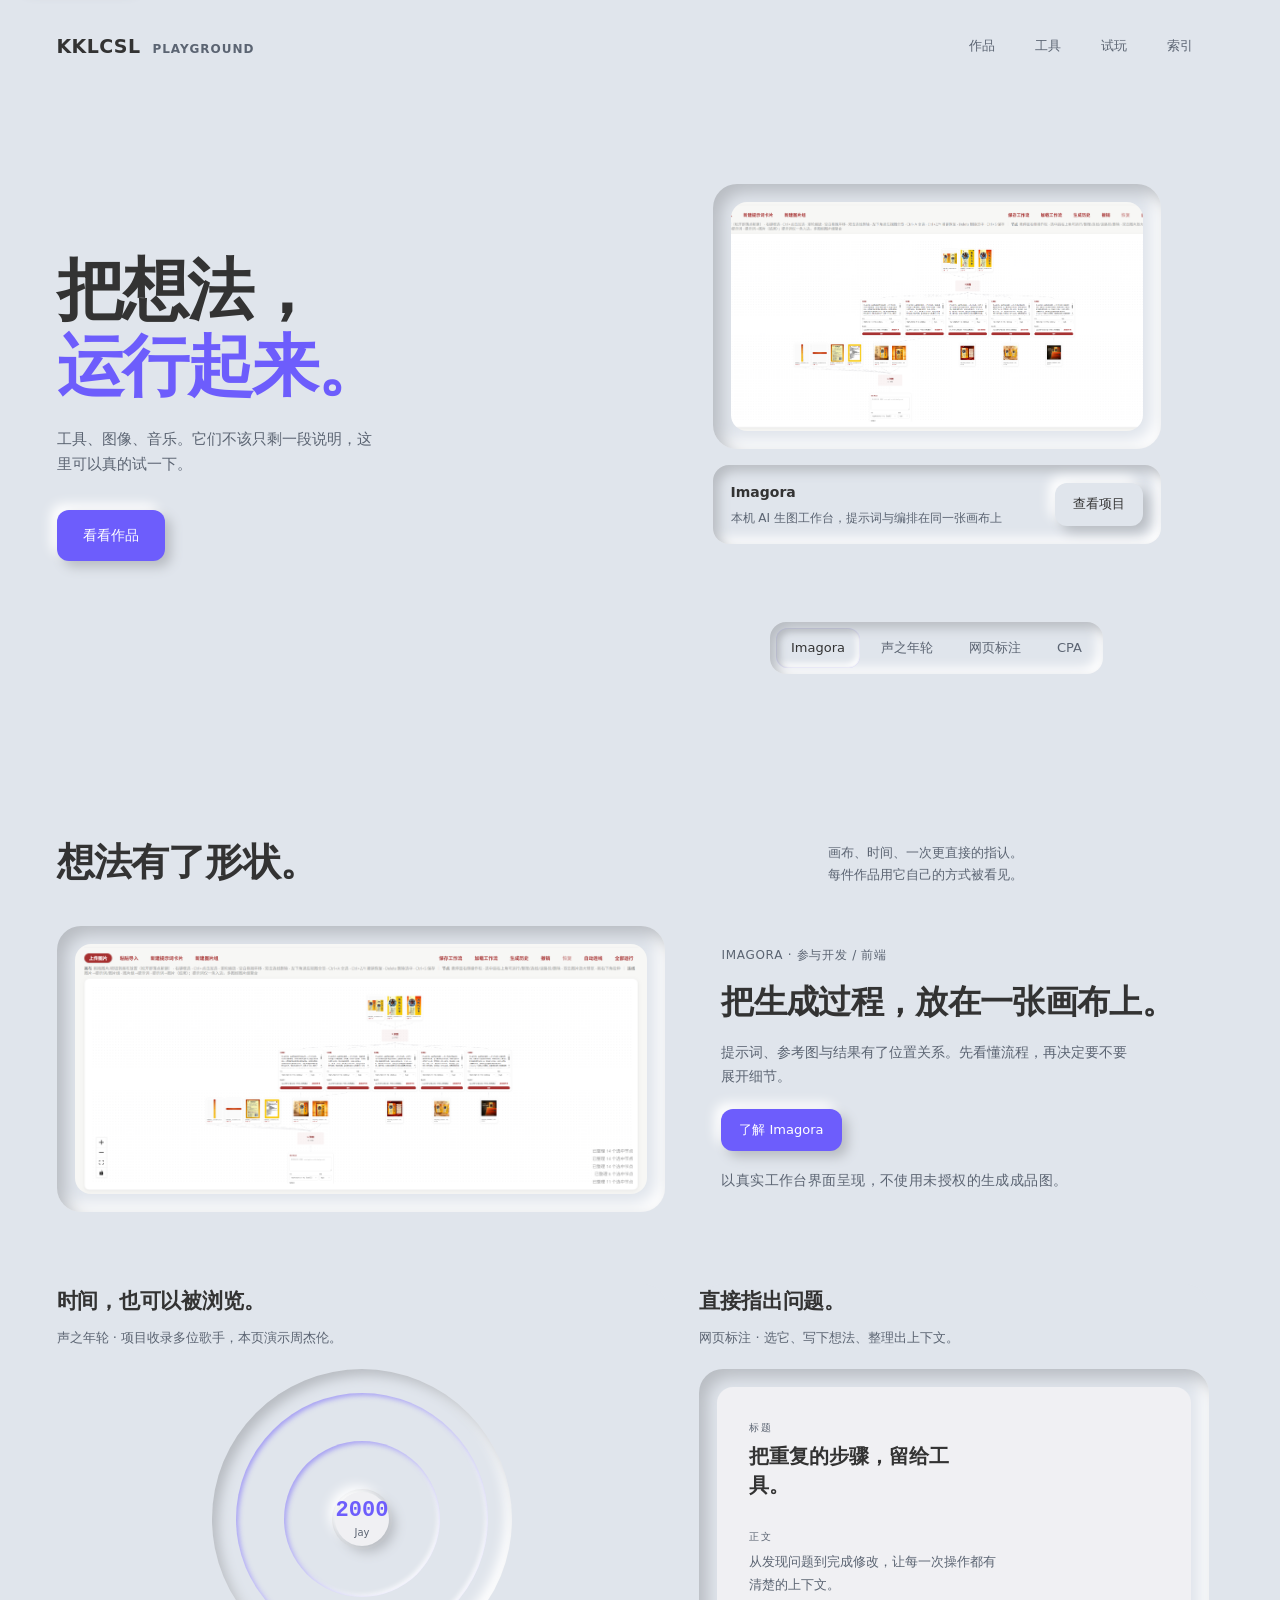
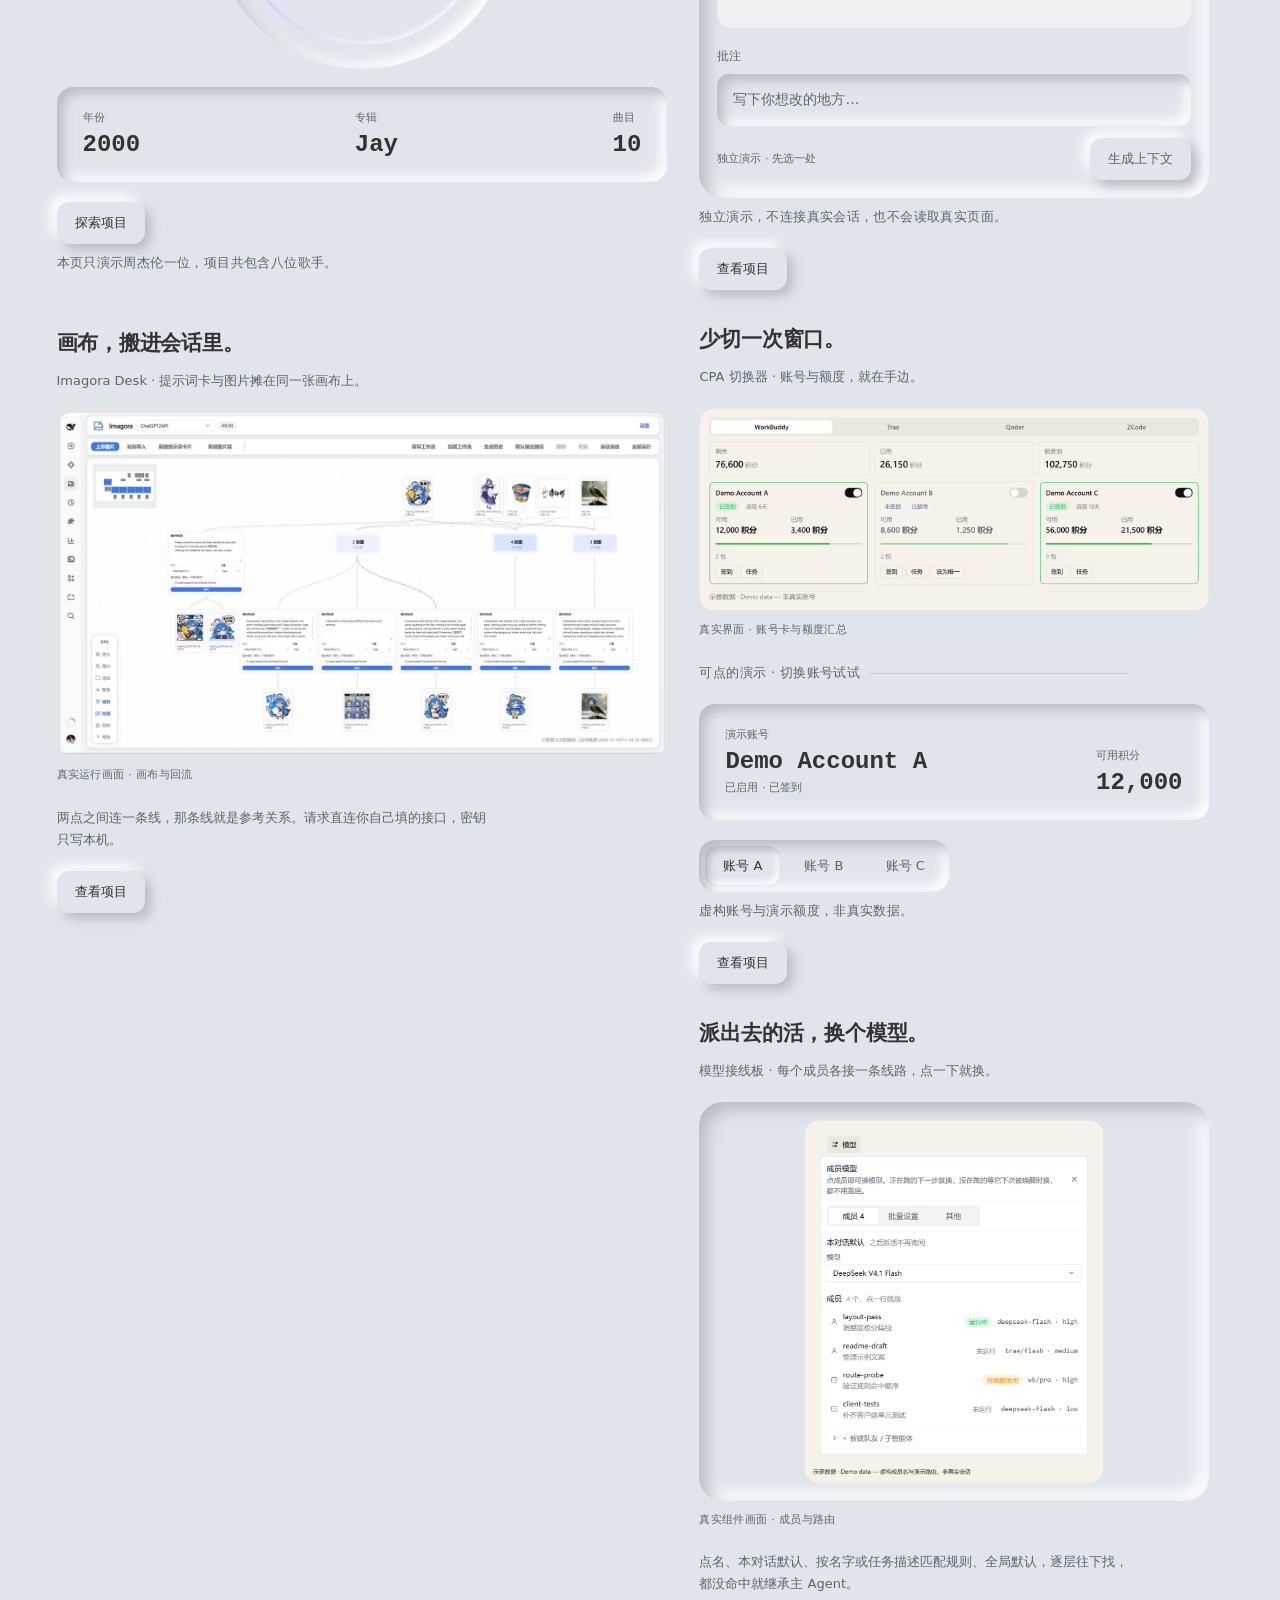
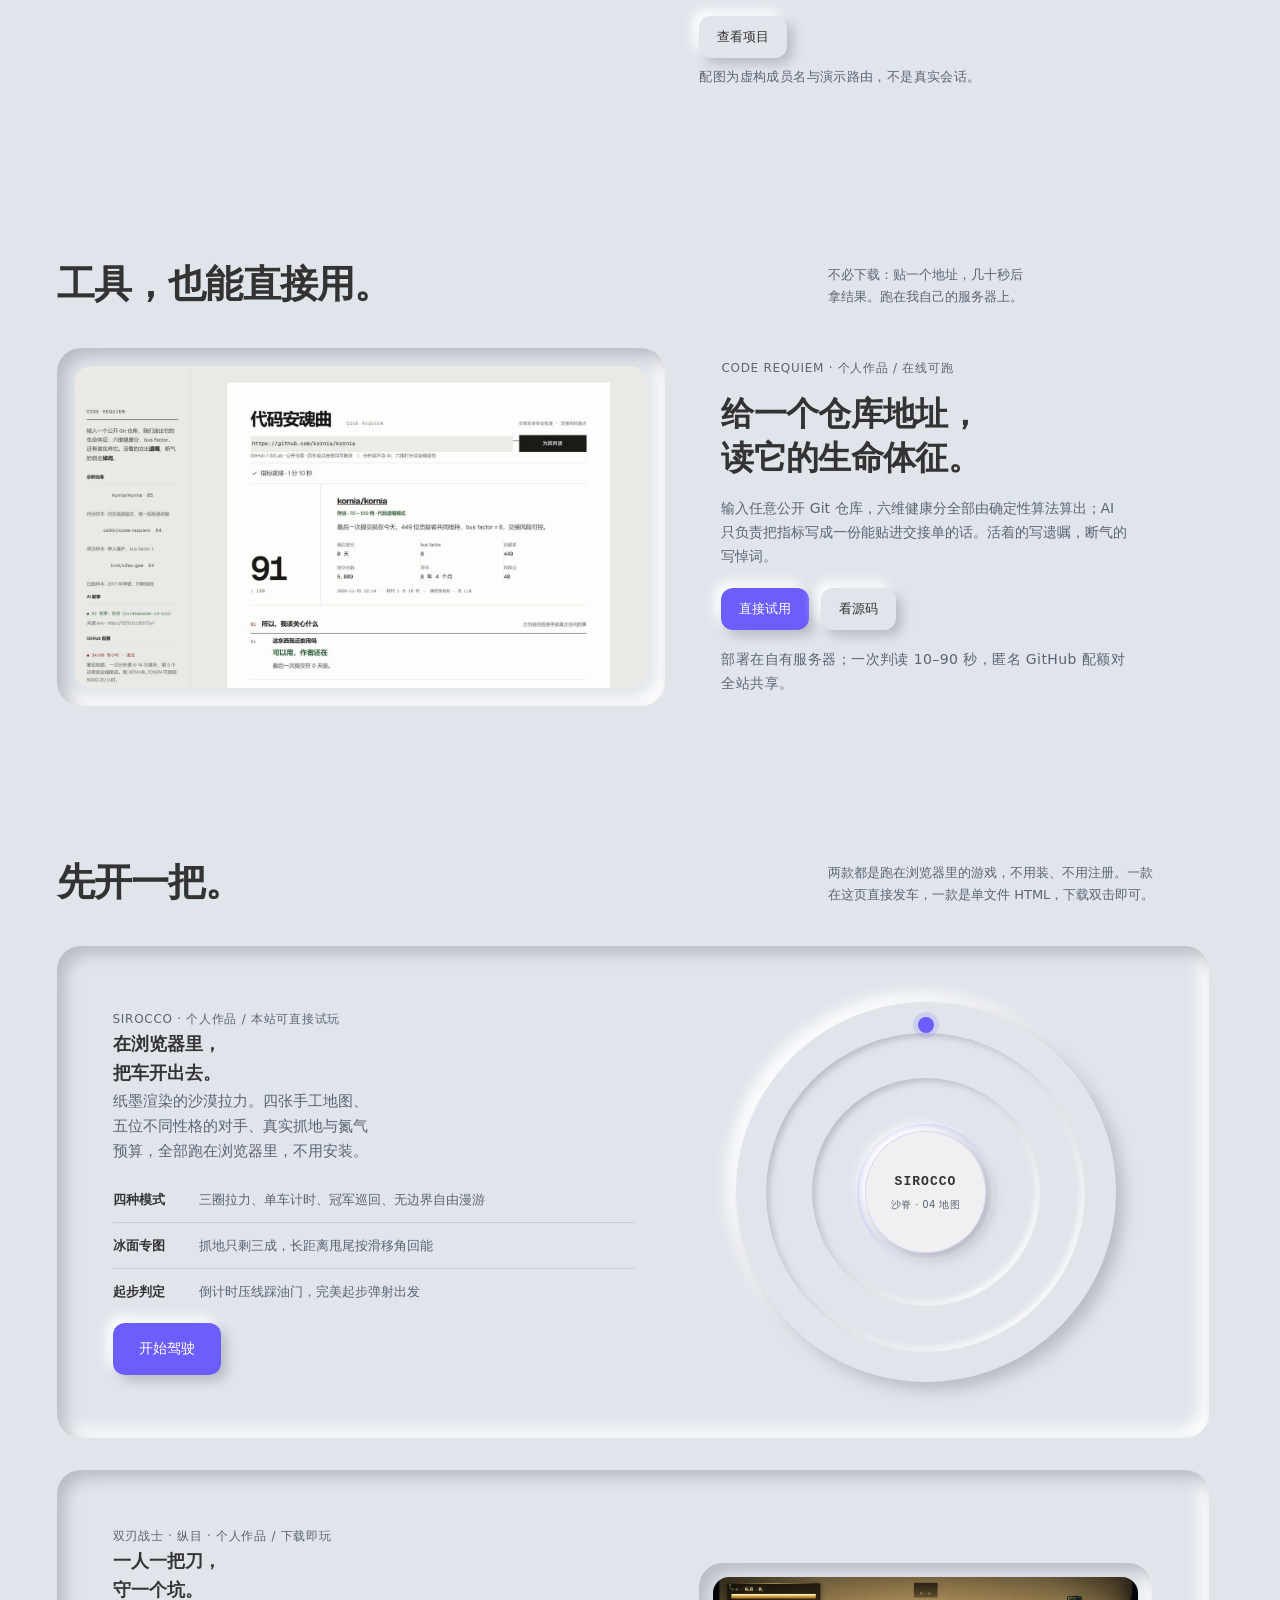
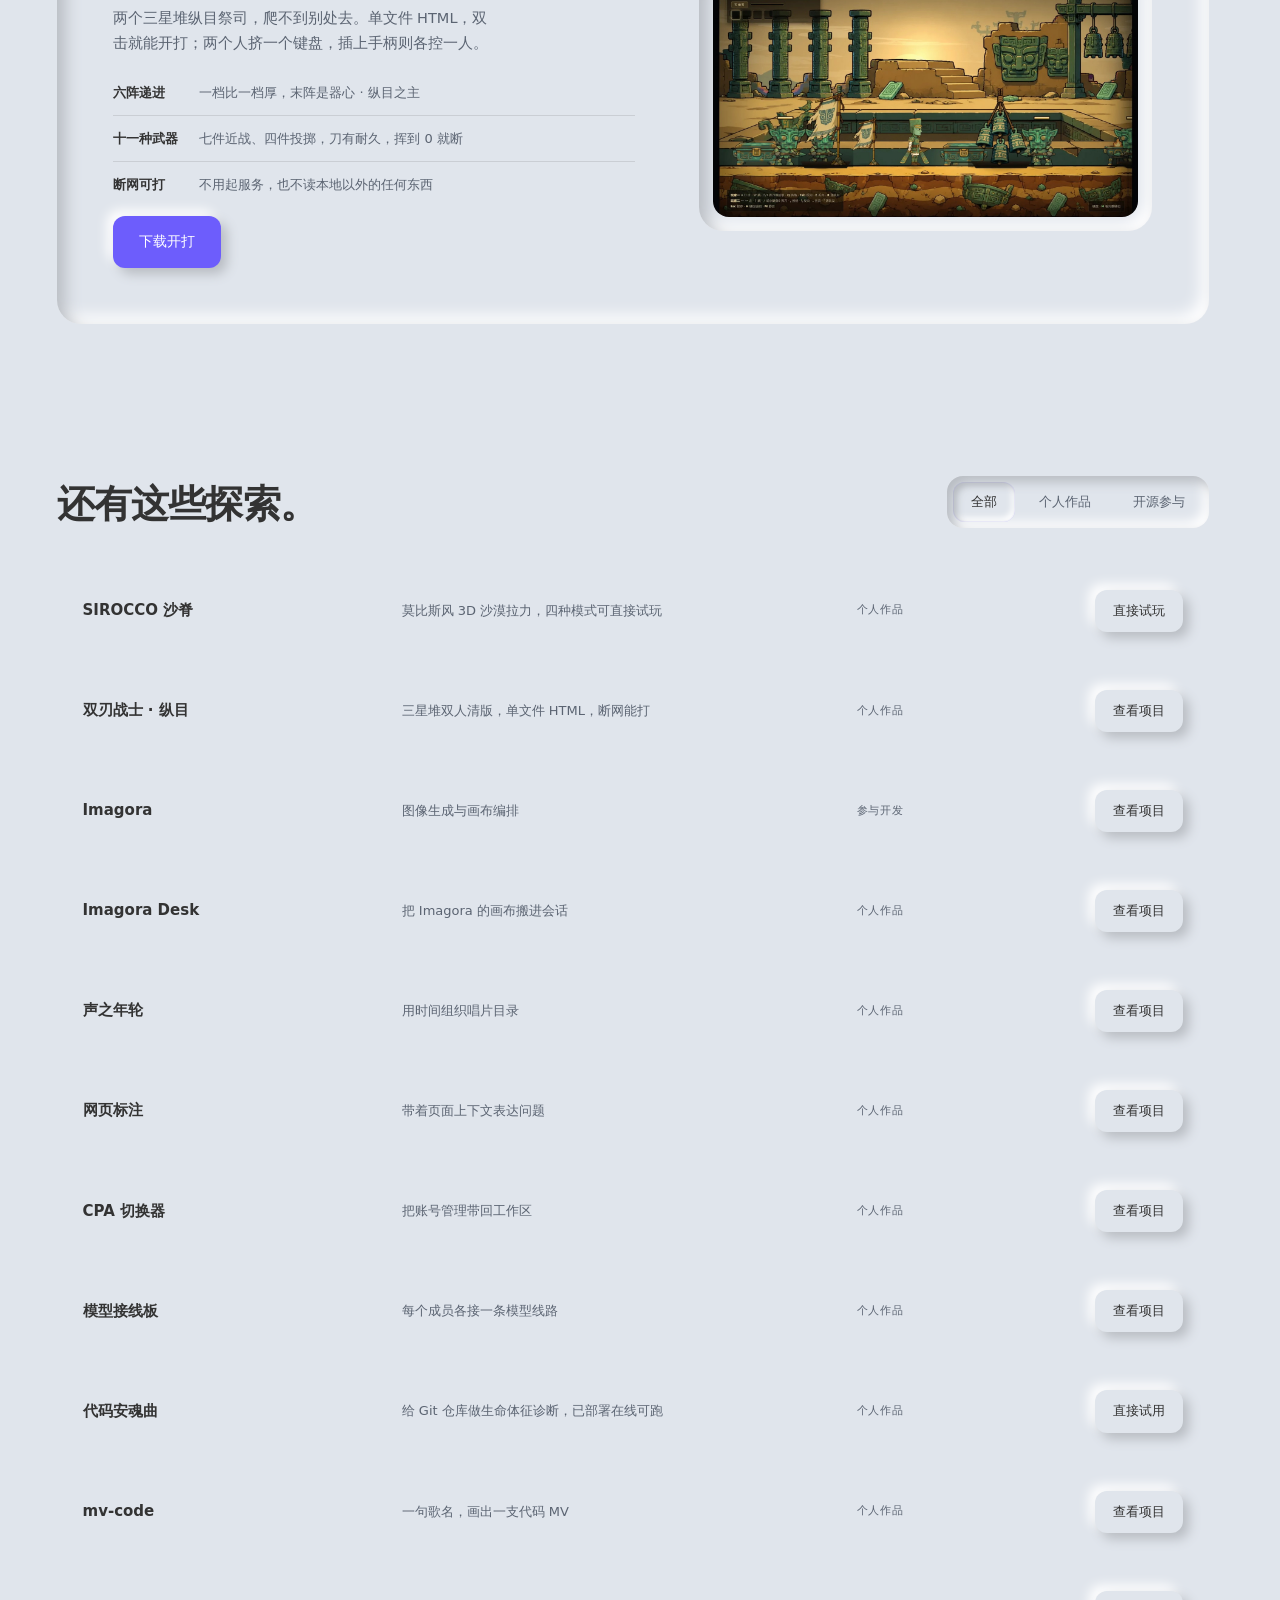
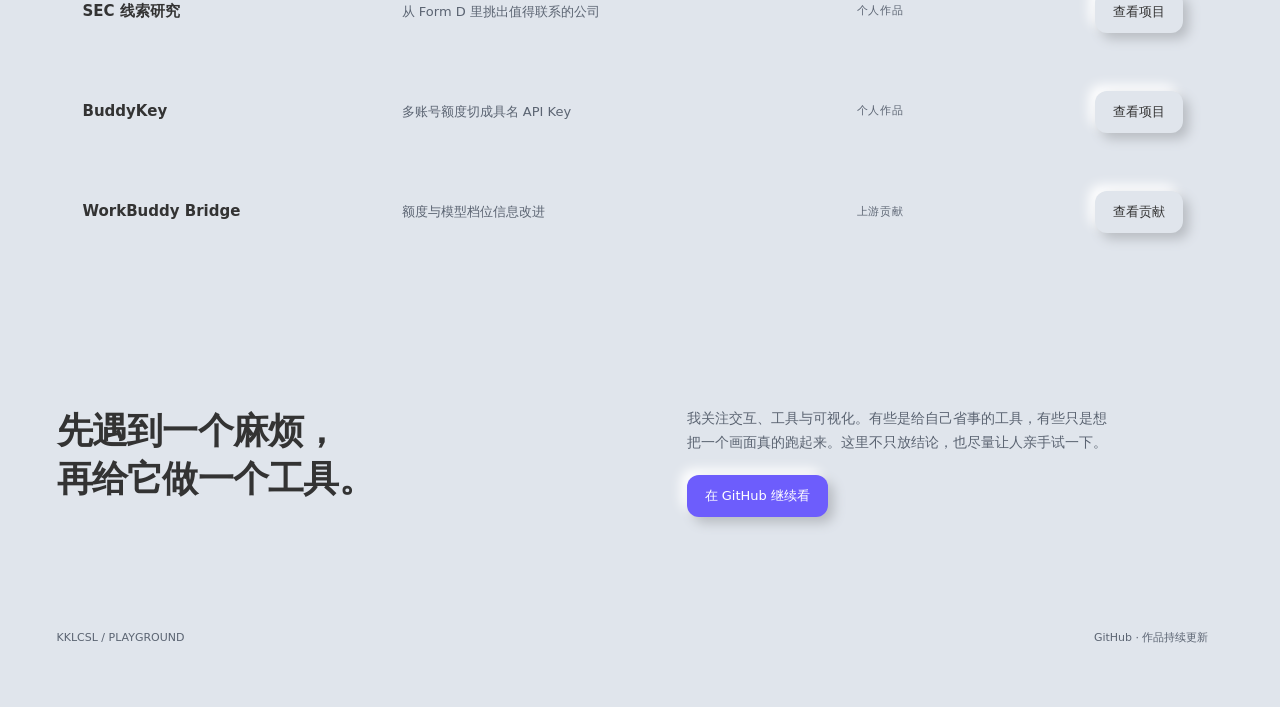
==== commit d3e4f8e9: "feat(site): open on Imagora instead of the year-ring dial The hero led with the rings dial while the" ====
--- a/index.html
+++ b/index.html
@@ -47,8 +47,8 @@
 
         <div class="stage-meta">
           <div class="segment" role="group" aria-label="切换首屏项目">
-            <button type="button" aria-pressed="true" data-k="rings">声之年轮</button>
-            <button type="button" aria-pressed="false" data-k="imagora">Imagora</button>
+            <button type="button" aria-pressed="true" data-k="imagora">Imagora</button>
+            <button type="button" aria-pressed="false" data-k="rings">声之年轮</button>
             <button type="button" aria-pressed="false" data-k="annotator">网页标注</button>
             <button type="button" aria-pressed="false" data-k="cpa">CPA</button>
           </div>
--- a/css/site.css
+++ b/css/site.css
@@ -260,11 +260,14 @@
 .dial__center strong { font-family: var(--mono); font-size: 40px; font-weight: 700; color: var(--accent); line-height: 1.05; letter-spacing: -0.02em; }
 .dial__center span { font-size: 10.5px; color: var(--muted); letter-spacing: 0.05em; max-width: 8.5em; }
 
-/* 首屏切换到截图时：凹陷屏 + 下方凹陷信息条，四种状态视觉重量一致 */
+/* 首屏切换到截图时：凹陷屏 + 下方凹陷信息条，四种状态视觉重量接近。
+   取景比例 1.8 是折中量出来的：三张真实截图原比例 2.30 / 2.11 / 2.50，
+   1.55 时 Imagora 画布横向裁掉 36%（左侧工具条整列不见了），
+   1.95 时裁得只剩 15% 但右栏比刻度盘轻了 100px。1.8 裁 21%，右栏 383 对 448。 */
 .stage__stack { display: grid; gap: 16px; width: 100%; }
 .stage .screen { width: 100%; margin: 0; }
 .stage .screen img {
-  aspect-ratio: 1.55;
+  aspect-ratio: 1.8;
   object-fit: cover;
   object-position: top center;
 }
